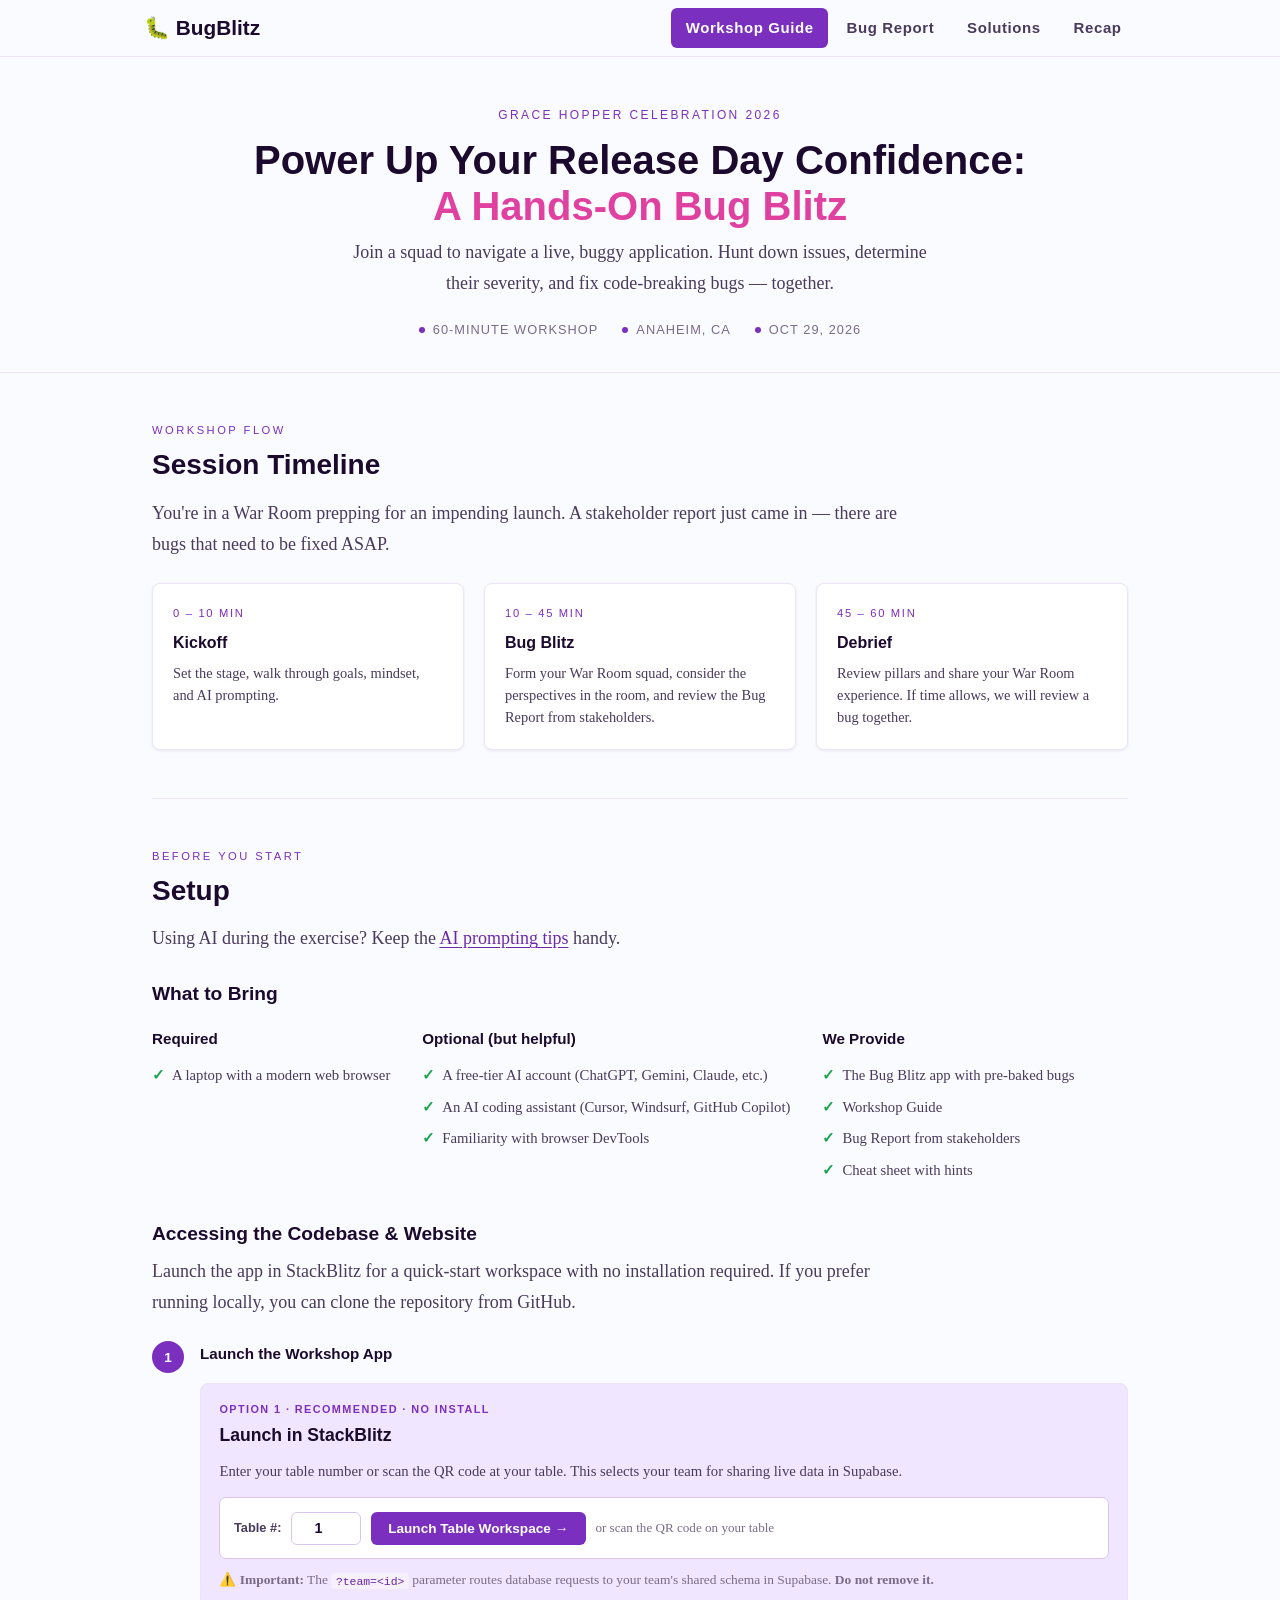
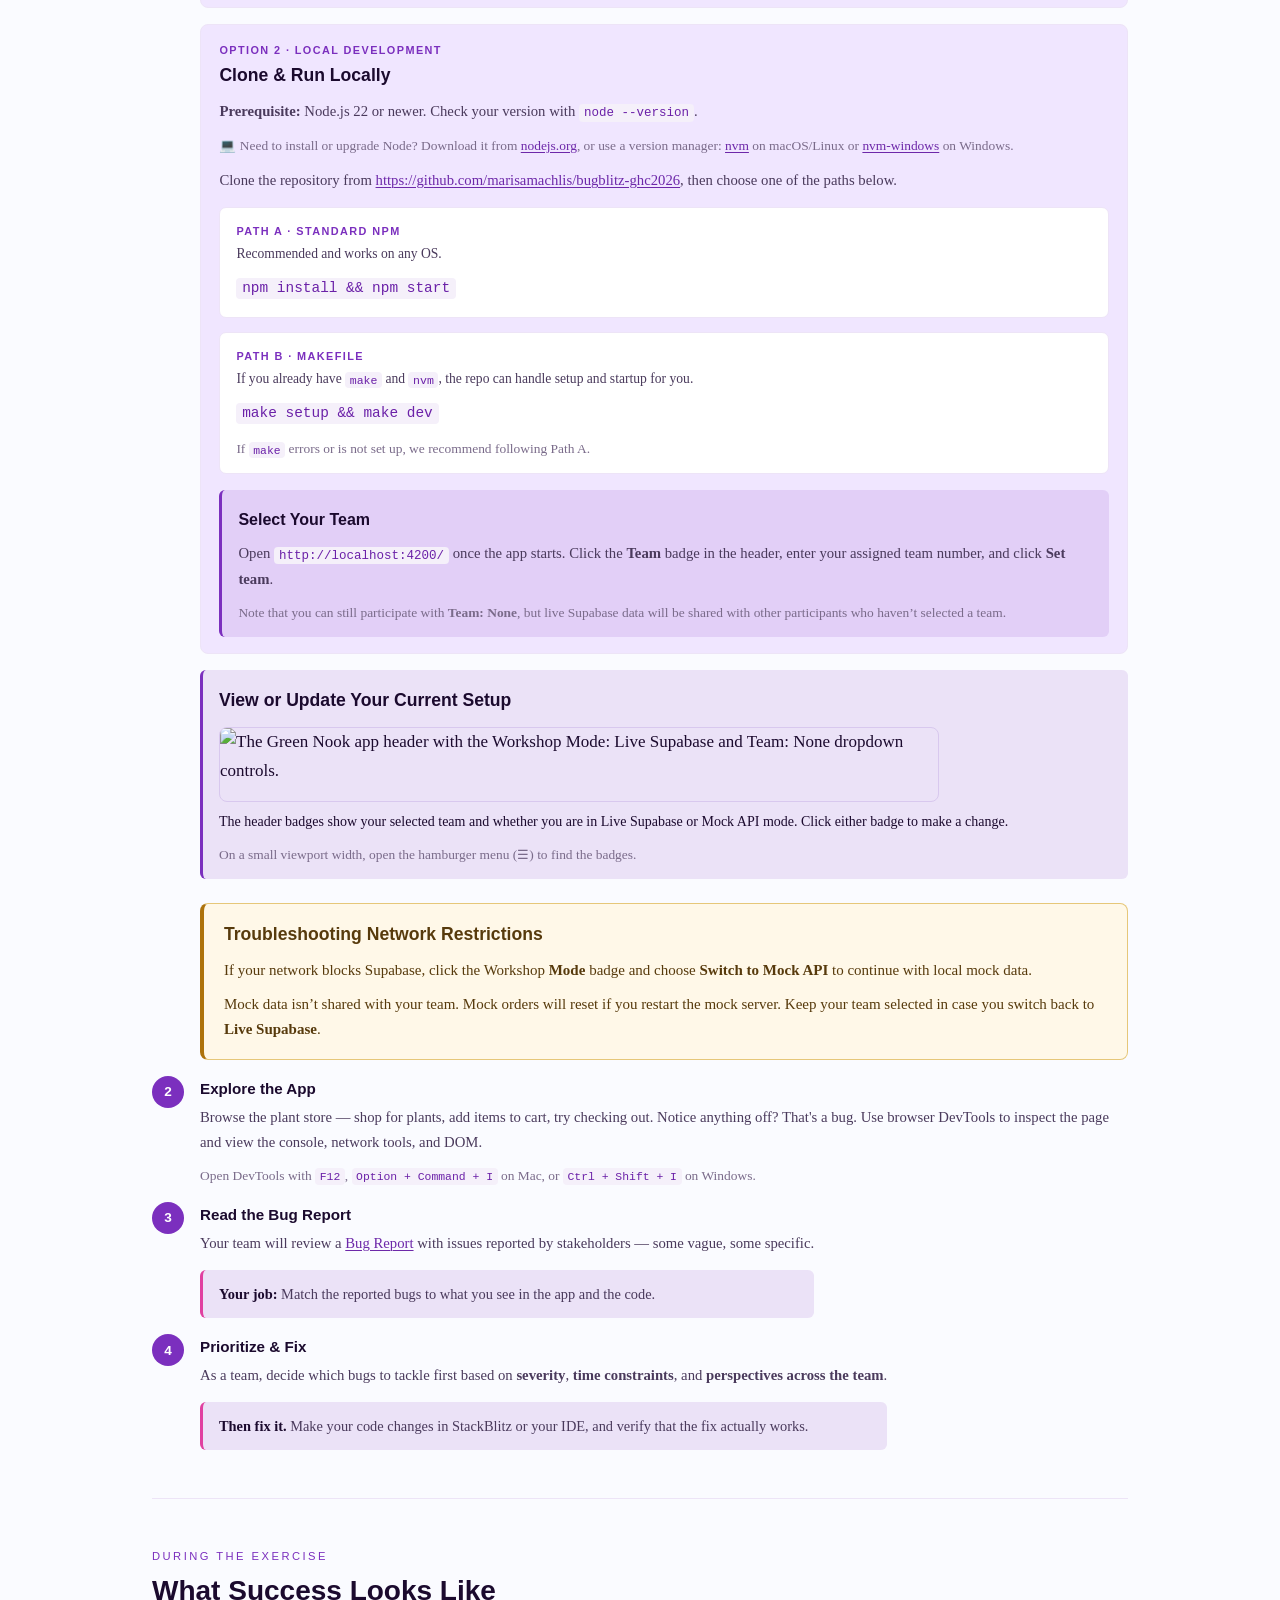
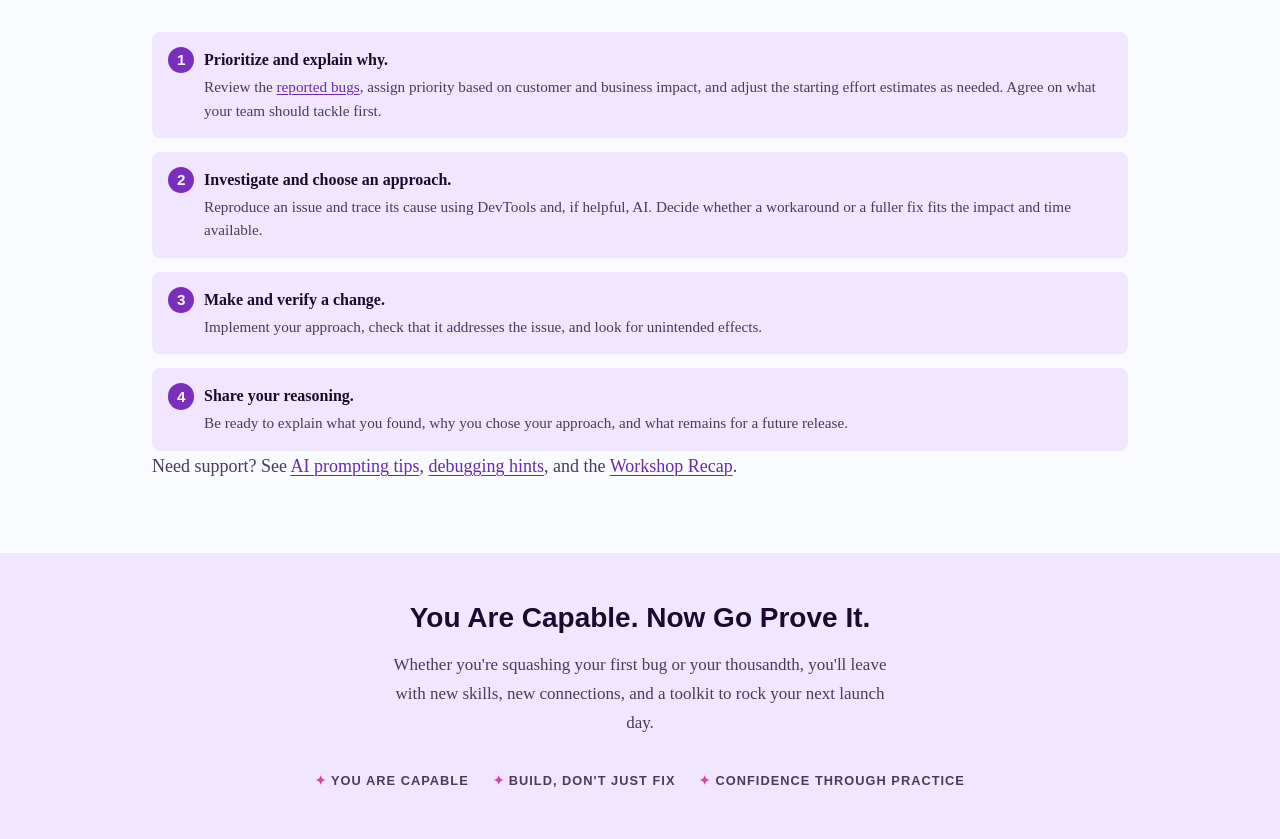
==== index.html @ 1409736c "Merge pull request #5 from DianaGracie/header-revamp Header revamp, section nav, viewer and triage b" ====
<!DOCTYPE html>
<html data-page="index">
<meta charset="utf-8">
<meta name="viewport" content="width=device-width, initial-scale=1">
<title>BugBlitz Workshop Guide</title>
<link rel="stylesheet" href="styles.css">

<script src="app.js" defer></script>

<!-- Masthead -->
<header class="site-header">
  <div class="site-bar">
    <a class="site-brand" href="index.html"><span aria-hidden="true">🐛</span> BugBlitz</a>
    <nav class="page-nav" aria-label="Workshop pages">
      <ul class="page-nav-list">
        <li class="page-nav-item has-menu">
          <a href="index.html" aria-current="page">Workshop Guide</a>
          <ul class="page-nav-menu" id="page-menu-guide" aria-label="Workshop Guide sections">
            <li><a href="#timeline">Timeline</a></li>
            <li><a href="#setup">Setup</a></li>
            <li><a href="#exercise">What Success Looks Like</a></li>
          </ul>
        </li>
        <li class="page-nav-item has-menu">
          <a href="bugs.html">Bug Report</a>
          <ul class="page-nav-menu" id="page-menu-bugs" aria-label="Bug Report sections">
            <li><a href="bugs.html#quick-links">Bug Directory</a></li>
            <li><a href="bugs.html#triage-board">Triage Matrix</a></li>
          </ul>
        </li>
        <li class="page-nav-item"><a href="solutions.html">Solutions</a></li>
        <li class="page-nav-item has-menu">
          <a href="recap.html">Recap</a>
          <ul class="page-nav-menu" id="page-menu-recap" aria-label="Recap sections">
            <li><a href="recap.html#goals">Goals</a></li>
            <li><a href="recap.html#mindset">Mindset</a></li>
            <li><a href="recap.html#severity">Severity &amp; Priority</a></li>
            <li><a href="recap.html#bug-types">Bug Types</a></li>
            <li><a href="recap.html#ai-tips">AI Tips</a></li>
            <li><a href="recap.html#roles">Stakeholders</a></li>
            <li><a href="recap.html#hints">Hints</a></li>
          </ul>
        </li>
      </ul>
    </nav>
  </div>
  <nav class="section-nav" aria-label="Page sections">
    <div class="section-nav-inner">
      <span class="section-nav-page">Workshop Guide</span>
      <a href="#timeline">Timeline</a>
      <a href="#setup">Setup</a>
      <a href="#exercise">What Success Looks Like</a>
    </div>
  </nav>
</header>

<div class="masthead">
  <div class="masthead-eyebrow">Grace Hopper Celebration 2026</div>
  <h1>Power Up Your Release Day Confidence:<br><em>A Hands-On Bug Blitz</em></h1>
  <p class="masthead-sub">Join a squad to navigate a live, buggy application. Hunt down issues, determine their severity, and fix code-breaking bugs — together.</p>
  <div class="masthead-meta">
    <span>60-Minute Workshop</span>
    <span>Anaheim, CA</span>
    <span>Oct 29, 2026</span>
  </div>
</div>


<div class="content">

  <!-- Timeline -->
  <section id="timeline">
    <div class="section-label">Workshop Flow</div>
    <h2>Session Timeline</h2>
    <p class="lead">You're in a War Room prepping for an impending launch. A stakeholder report just came in — there are bugs that need to be fixed ASAP.</p>

    <div class="timeline">
      <div class="timeline-step">
        <div class="timeline-step-time">0 – 10 min</div>
        <h3>Kickoff</h3>
        <p>Set the stage, walk through goals, mindset, and AI prompting.</p>
      </div>
      <div class="timeline-step">
        <div class="timeline-step-time">10 – 45 min</div>
        <h3>Bug Blitz</h3>
        <p>Form your War Room squad, consider the perspectives in the room, and review the Bug Report from stakeholders.</p>
      </div>
      <div class="timeline-step">
        <div class="timeline-step-time">45 – 60 min</div>
        <h3>Debrief</h3>
        <p>Review pillars and share your War Room experience. If time allows, we will review a bug together.</p>
      </div>
    </div>
  </section>

  <!-- Setup (includes What to Bring + Accessing the Codebase) -->
  <section id="setup">
    <div class="section-label">Before You Start</div>
    <h2>Setup</h2>
    <p class="lead">Using AI during the exercise? Keep the <a href="recap.html#ai-tips">AI prompting tips</a> handy.</p>

    <h3 class="setup-subhead">What to Bring</h3>
    <div class="supplies-row">
      <div class="supplies-col">
        <h3>Required</h3>
        <ul>
          <li>A laptop with a modern web browser</li>
        </ul>
      </div>
      <div class="supplies-col">
        <h3>Optional (but helpful)</h3>
        <ul>
          <li>A free-tier AI account (ChatGPT, Gemini, Claude, etc.)</li>
          <li>An AI coding assistant (Cursor, Windsurf, GitHub Copilot)</li>
          <li>Familiarity with browser DevTools</li>
        </ul>
      </div>
      <div class="supplies-col">
        <h3>We Provide</h3>
        <ul>
          <li>The Bug Blitz app with pre-baked bugs</li>
          <li>Workshop Guide</li>
          <li>Bug Report from stakeholders</li>
          <li>Cheat sheet with hints</li>
        </ul>
      </div>
    </div>

    <h3 class="setup-subhead">Accessing the Codebase &amp; Website</h3>
    <p class="lead">Launch the app in StackBlitz for a quick-start workspace with no installation required. If you prefer running locally, you can clone the repository from GitHub.</p>

    <div class="setup-steps">

      <!-- Step 1: Launch -->
      <div class="setup-step">
        <div class="setup-step-content">
          <h3>Launch the Workshop App</h3>

          <div class="setup-option">
            <div class="setup-option-label">Option 1 · Recommended · No Install</div>
            <h4>Launch in StackBlitz</h4>

            <p>
              Enter your table number or scan the QR code at your table.
              This selects your team for sharing live data in Supabase.
            </p>

            <!-- Table Number Launcher -->
            <div class="table-launcher">
              <div class="table-launcher-row">
                <label for="table-input">Table #:</label>

                <input 
                  id="table-input" 
                  type="number" 
                  min="1" 
                  max="50"
                  value="1" 
                  aria-describedby="table-input-error"
                />

                <button 
                  type="button" 
                  data-launch-stackblitz
                >
                  Launch Table Workspace →
                </button>

                <span class="table-launcher-alt">
                  or scan the QR code on your table
                </span>
              </div>

              <!-- Field-level Inline Error Message -->
              <div 
                id="table-input-error" 
                role="alert"
                class="table-input-error"
              ></div>
            </div>

            <p class="setup-note">
              <strong>⚠️ Important:</strong>
              The <code>?team=&lt;id&gt;</code> parameter routes database requests
              to your team's shared schema in Supabase. <strong>Do not remove it.</strong>
            </p>
          </div>

          <div class="setup-option">
            <div class="setup-option-label">Option 2 · Local Development</div>
            <h4>Clone &amp; Run Locally</h4>

            <p>
              <strong>Prerequisite:</strong> Node.js 22 or newer.
              Check your version with <code>node --version</code>.
            </p>

            <p class="setup-note">
              💻 Need to install or upgrade Node? Download it from
              <a href="https://nodejs.org/">nodejs.org</a>, or use a version manager:
              <a href="https://github.com/nvm-sh/nvm">nvm</a> on macOS/Linux or
              <a href="https://github.com/coreybutler/nvm-windows">nvm-windows</a>
              on Windows.
            </p>

            <p>
              Clone the repository from 
              <a href="https://github.com/marisamachlis/bugblitz-ghc2026" target="_blank" rel="noopener noreferrer">https://github.com/marisamachlis/bugblitz-ghc2026</a>, 
              then choose one of the paths below.
            </p>

            <div class="setup-path">
              <div class="setup-path-label">Path A · Standard npm</div>
              <p>Recommended and works on any OS.</p>
              <pre><code>npm install &amp;&amp; npm start</code></pre>
            </div>

            <div class="setup-path">
              <div class="setup-path-label">Path B · Makefile</div>
              <p>
                If you already have <code>make</code> and <code>nvm</code>,
                the repo can handle setup and startup for you.
              </p>
              <pre><code>make setup &amp;&amp; make dev</code></pre>
              <p class="setup-note">
                If <code>make</code> errors or is not set up, we recommend following Path A.
              </p>
            </div>

            <div class="setup-connect setup-control-group">
              <h5>Select Your Team</h5>
              <p>Open <code>http://localhost:4200/</code> once the app starts. Click the
                <strong>Team</strong> badge in the header, enter your assigned team
                number, and click <strong>Set team</strong>.</p>
              <p class="setup-note">Note that you can still participate with <strong>Team: None</strong>, but live Supabase data will be shared with other participants who haven’t selected a team.</p>
            </div>
          </div>

          <div class="setup-connect setup-control-group">
            <h4>View or Update Your Current Setup</h4>
            <figure class="header-controls-guide">
              <img src="header-controls.png" width="1280" height="130"
                alt="The Green Nook app header with the Workshop Mode: Live Supabase and Team: None dropdown controls."
                loading="lazy" />
              <figcaption>The header badges show your selected team and whether you are in Live Supabase or Mock API mode. Click either badge to make a change.</figcaption>
            </figure>
            <p class="setup-note">On a small viewport width, open the hamburger menu (☰) to find the badges.</p>
          </div>

          <aside class="setup-troubleshooting" id="mock-api-mode" aria-labelledby="mock-api-heading">
            <h4 id="mock-api-heading">Troubleshooting Network Restrictions</h4>
            <p>If your network blocks Supabase, click the Workshop <strong>Mode</strong> badge and choose <strong>Switch to Mock API</strong> to continue with local mock data.</p>
            <p>Mock data isn’t shared with your team. Mock orders will reset if you restart the mock server. Keep your team selected in case you switch back to <strong>Live Supabase</strong>.</p>
          </aside>
        </div>
      </div>

      <!-- Step 2: Explore -->
      <div class="setup-step">
        <div class="setup-step-content">
          <h3>Explore the App</h3>
          <p>Browse the plant store — shop for plants, add items to cart, try checking out. Notice anything off? That's a bug. Use browser DevTools to inspect the page and view the console, network tools, and DOM.</p>
          <p class="setup-note">
            Open DevTools with
            <code>F12</code>,
            <code>Option + Command + I</code> on Mac, or
            <code>Ctrl + Shift + I</code> on Windows.
          </p>
        </div>
      </div>

      <!-- Step 3: Read -->
      <div class="setup-step">
        <div class="setup-step-content">
          <h3>Read the Bug Report</h3>

          <p>
            Your team will review a <a href="bugs.html" target="_blank" rel="noopener noreferrer">Bug Report</a> with issues reported by
            stakeholders — some vague, some specific.
          </p>

          <div class="setup-callout">
            <strong>Your job:</strong>
            Match the reported bugs to what you see in the app and the code.
          </div>
        </div>
      </div>

      <!-- Step 4: Prioritize -->
      <div class="setup-step">
        <div class="setup-step-content">
          <h3>Prioritize &amp; Fix</h3>

          <p>
            As a team, decide which bugs to tackle first based on
            <strong>severity</strong>, <strong>time constraints</strong>, and <strong>perspectives across the team</strong>.
          </p>

          <div class="setup-callout">
            <strong>Then fix it.</strong>
            Make your code changes in StackBlitz or your IDE, and verify
            that the fix actually works.
          </div>
        </div>
      </div>

    </div>
  </section>

  <section id="exercise">
    <div class="section-label">During the Exercise</div>
    <h2>What Success Looks Like</h2>
    <ol class="objectives-list">
      <li><strong>Prioritize and explain why.</strong> Review the <a href="bugs.html">reported bugs</a>, assign priority based on customer and business impact, and adjust the starting effort estimates as needed. Agree on what your team should tackle first.</li>
      <li><strong>Investigate and choose an approach.</strong> Reproduce an issue and trace its cause using DevTools and, if helpful, AI. Decide whether a workaround or a fuller fix fits the impact and time available.</li>
      <li><strong>Make and verify a change.</strong> Implement your approach, check that it addresses the issue, and look for unintended effects.</li>
      <li><strong>Share your reasoning.</strong> Be ready to explain what you found, why you chose your approach, and what remains for a future release.</li>
    </ol>
    <p class="lead">Need support? See <a href="recap.html#ai-tips">AI prompting tips</a>, <a href="recap.html#hints">debugging hints</a>, and the <a href="recap.html">Workshop Recap</a>.</p>
  </section>

</div>

<!-- Closing -->
<div class="closing">
  <h2>You Are Capable. Now Go Prove It.</h2>
  <p style="color: var(--text-secondary); max-width: 32rem; margin: 0 auto;">Whether you're squashing your first bug or your thousandth, you'll leave with new skills, new connections, and a toolkit to rock your next launch day.</p>
  <div class="closing-mantras">
    <span class="closing-mantra">You Are Capable</span>
    <span class="closing-mantra">Build, Don't Just Fix</span>
    <span class="closing-mantra">Confidence Through Practice</span>
  </div>
</div>
</html>
---- styles.css ----
/* Shared navigation, including explicit and system dark themes. */
@scope (html[data-page]) {
  /* Shared fonts, palette, and root behavior. */

  :scope {
    --font-display: 'Avenir Next Condensed', 'Arial Narrow', 'Trebuchet MS', sans-serif;
    --font-body: 'Charter', 'Georgia', 'Times New Roman', serif;
    --font-mono: 'SF Mono', 'Menlo', 'Consolas', 'Liberation Mono', monospace;
    --ground: #FAFBFF;
    --surface: #F0E6FF;
    --text-primary: #1B0A2E;
    --text-secondary: #4A3A5C;
    --text-muted: #7A6B8A;
    --accent: #7B2FBE;
    --accent-bright: #E040A0;
    --accent-glow: rgba(123, 47, 190, 0.12);
    --border: #D8C8EE;
    --border-light: #EDE4F7;
    --card-bg: #FFFFFF;
    --card-shadow: rgba(27, 10, 46, 0.08);
    --code-bg: #F5F0FA;
    --code-accent: #6B21A8;
    scroll-behavior: smooth;
  }

  @media (prefers-color-scheme: dark) {
  :scope:not([data-theme="light"]) {
    --ground: #0D0815;
    --surface: #1A1230;
    --text-primary: #F0E6FF;
    --accent: #A855F7;
    --accent-bright: #F472B6;
    --accent-glow: rgba(168, 85, 247, 0.15);
    --border: #2D2050;
    --border-light: #251A40;
    --card-bg: #161028;
    --card-shadow: rgba(0, 0, 0, 0.3);
    --code-accent: #C084FC;
  }
}

  :scope[data-theme="dark"] {
    --ground: #0D0815;
    --surface: #1A1230;
    --text-primary: #F0E6FF;
    --accent: #A855F7;
    --accent-bright: #F472B6;
    --accent-glow: rgba(168, 85, 247, 0.15);
    --border: #2D2050;
    --border-light: #251A40;
    --card-bg: #161028;
    --card-shadow: rgba(0, 0, 0, 0.3);
  }

  /* Navigation between guides */
  .guide-nav {
    --guide-hover-bg: rgba(255, 255, 255, 0.6);
    --guide-active-bg: var(--card-bg);
    --guide-active-text: var(--accent);
    display: inline-flex;
    justify-content: center;
    align-items: center;
    flex-wrap: wrap;
    max-width: 100%;
    gap: 0.25rem;
    margin: 1.5rem auto -0.5rem;
    padding: 0.3rem;
    background: var(--surface);
    border: 1px solid var(--border);
    border-radius: 8px;
    box-shadow: inset 0 1px 2px rgba(0, 0, 0, 0.06);
  }

  .guide-nav a {
    display: inline-flex;
    align-items: center;
    justify-content: center;
    min-height: 44px;
    padding: 0.5rem 1.2rem;
    border-radius: 6px;
    font-family: var(--font-display);
    font-size: 0.9375rem;
    font-weight: 700;
    letter-spacing: 0.04em;
    color: var(--text-secondary);
    text-decoration: none;
    transition: background-color 0.15s ease, color 0.15s ease;
  }

  .guide-nav a:hover {
    color: var(--text-primary);
    background: var(--guide-hover-bg);
  }

  .guide-nav a[aria-current="page"] {
    background: var(--guide-active-bg);
    color: var(--guide-active-text);
    box-shadow: 0 1px 3px var(--card-shadow), 0 1px 2px rgba(0, 0, 0, 0.08);
  }

  .guide-nav a:focus-visible {
    outline: 2px solid var(--accent);
    outline-offset: 2px;
  }

  :scope[data-theme="dark"] .guide-nav {
    --guide-hover-bg: rgba(255, 255, 255, 0.08);
    --guide-active-bg: #6b21a8;
    --guide-active-text: #ffffff;
  }

  @media (prefers-color-scheme: dark) {
    :scope:not([data-theme="light"]) .guide-nav {
      --guide-hover-bg: rgba(255, 255, 255, 0.08);
      --guide-active-bg: #6b21a8;
      --guide-active-text: #ffffff;
    }
}
}

/* Shared workshop/report tokens; page-specific differences remain below. */
@scope (html:is([data-page="bugs"], [data-page="index"], [data-page="recap"])) {
  :scope {
    --surface-alt: #E8DCF5;
    --nav-bg: rgba(250, 251, 255, 0.92);
    --severity-critical: #DC3545;
    --severity-major: #E8960C;
    --severity-minor: #0EA5A0;
    --severity-critical-bg: #FFF0F1;
    --severity-major-bg: #FFF8E6;
    --severity-minor-bg: #E6FAF9;
    --role-dev: #7B2FBE;
    --role-pm: #E040A0;
    --role-lead: #2563EB;
    --role-qa: #0EA5A0;
    --role-director: #9333EA;
    --role-support: #D97706;
    --role-design: #9D3774;
  }

  @media (prefers-color-scheme: dark) {
  :scope:not([data-theme="light"]) {
    --nav-bg: rgba(13, 8, 21, 0.92);
    --severity-critical-bg: #2A0A10;
    --severity-major-bg: #2A1E05;
    --severity-minor-bg: #0A2220;
  }
}

  :scope[data-theme="dark"] {
    --nav-bg: rgba(13, 8, 21, 0.92);
    --severity-critical-bg: #2A0A10;
    --severity-major-bg: #2A1E05;
    --severity-minor-bg: #0A2220;
  }
}

.severity-badge {
  flex-shrink: 0;
  width: 5.5rem;
  padding: 0.3rem 0;
  text-align: center;
  font-family: var(--font-display);
  font-size: 0.68rem;
  font-weight: 700;
  letter-spacing: 0.12em;
  text-transform: uppercase;
  border-radius: 4px;
}

.severity-badge.critical {
  background: var(--severity-critical-bg);
  color: var(--severity-critical);
}

.severity-badge.major {
  background: var(--severity-major-bg);
  color: var(--severity-major);
}

.severity-badge.minor {
  background: var(--severity-minor-bg);
  color: var(--severity-minor);
}

.effort-matrix {
  margin-top: 1.25rem;
  border-collapse: separate;
  border-spacing: 0.35rem;
  width: 100%;
  max-width: 40rem;
}

.effort-matrix th,
.effort-matrix td {
  padding: 0.6rem 0.75rem;
  text-align: center;
  font-size: 0.88rem;
  border-radius: 6px;
}

.effort-matrix th {
  font-family: var(--font-display);
  font-size: 0.75rem;
  letter-spacing: 0.1em;
  text-transform: uppercase;
  color: var(--text-muted);
  background: transparent;
  font-weight: 600;
}

.effort-matrix td {
  background: var(--surface);
  color: var(--text-secondary);
  font-size: 0.85rem;
  line-height: 1.35;
}

.effort-matrix td.quick-win {
  background: #6b21a8;
  color: #ffffff;
  font-weight: 600;
}

.effort-matrix td.quick-win > .board-guidance {
  color: #ffffff;
  font-weight: 700;
}

.effort-matrix .row-label {
  background: transparent;
  color: var(--text-primary);
  font-family: var(--font-display);
  font-weight: 700;
  letter-spacing: 0.06em;
  text-align: right;
  padding-right: 0.9rem;
}

@scope (html[data-page="bugs"]) {
:scope {
    --cat-css: #7B2FBE;
    --cat-css-bg: #F0E6FF;
    --cat-device: #02a0c7;
    --cat-device-bg: #e9fafa;
    --cat-interaction: #E8960C;
    --cat-interaction-bg: #FFF8E6;
    --cat-form: #DC3545;
    --cat-form-bg: #FFF0F1;
    --cat-search: #253EEB;
    --cat-search-bg: #EFF6FF;
    --cat-data: #059669;
    --cat-data-bg: #ECFDF5;
    --cat-tag-border: rgba(255, 255, 255, 0.12);
  }

  @media (prefers-color-scheme: dark) {
    :scope:not([data-theme="light"]) {
    --text-secondary: #ebe3f6;
    --text-muted: #8A7A9E;
    --code-bg: #1A1230;
    --cat-css: #E9D5FF;
    --cat-css-bg: rgba(216, 180, 254, 0.12);
    --cat-device: #BAE6FD;
    --cat-device-bg: rgba(125, 211, 252, 0.12);
    --cat-interaction: #ffefb0;
    --cat-interaction-bg: rgba(252, 211, 77, 0.12);
    --cat-form: #FECACA;
    --cat-form-bg: rgba(252, 165, 165, 0.12);
    --cat-search: #BFDBFE;
    --cat-search-bg: rgba(147, 197, 253, 0.12);
    --cat-data: #A7F3D0;
    --cat-data-bg: rgba(110, 231, 183, 0.12);
  }
}

  :scope[data-theme="dark"] {
    --text-secondary: #ebe3f6;
    --text-muted: #8A7A9E;
    --code-bg: #1A1230;
    --cat-device: #BAE6FD;
    --cat-device-bg: rgba(125, 211, 252, 0.12);
    --cat-interaction: #ffefb0;
    --cat-interaction-bg: rgba(252, 211, 77, 0.12);
    --cat-form: #FECACA;
    --cat-form-bg: rgba(252, 165, 165, 0.12);
    --cat-search: #BFDBFE;
    --cat-search-bg: rgba(147, 197, 253, 0.12);
    --cat-data: #A7F3D0;
    --cat-data-bg: rgba(110, 231, 183, 0.12);
  }

  *,
  *::before,
  *::after {
    box-sizing: border-box;
    margin: 0;
    padding: 0;
  }

  .bug-guide-card[id] {
    scroll-margin-top: var(--bug-anchor-offset, 9rem);
  }

  body {
    background: var(--ground);
    color: var(--text-primary);
    font-family: var(--font-body);
    font-size: 1.0625rem;
    line-height: 1.7;
    -webkit-font-smoothing: antialiased;
  }

  /* Base link styling with higher contrast and clear focus/hover indicators */
  a {
    color: var(--primary-dark, var(--accent));
    text-decoration: underline;
    text-underline-offset: 0.15em;
    transition: color 0.15s ease, border-color 0.15s ease;
  }

  a:hover,
  a:focus-visible {
    color: var(--accent-bright);
    text-decoration: none;
  }

  code {
    font-family: var(--font-mono);
    font-size: 0.85em;
    background: var(--code-bg);
    padding: 0.15em 0.4em;
    border-radius: 4px;
    color: var(--accent-code);
  }

  .content {
    max-width: 64rem;
    margin: 0 auto;
    padding: 0 1.5rem 4rem;
  }

  .masthead {
    padding: 3rem 1.5rem 2rem;
    text-align: center;
    border-bottom: 1px solid var(--border-light);
  }

  .masthead-eyebrow {
    font-family: var(--font-display);
    font-size: 0.75rem;
    letter-spacing: 0.2em;
    text-transform: uppercase;
    color: var(--accent);
    margin-bottom: 0.75rem;
  }

  .masthead h1 {
    font-family: var(--font-display);
    font-size: clamp(1.75rem, 4vw, 2.5rem);
    font-weight: 700;
    line-height: 1.15;
    color: var(--text-primary);
    margin-bottom: 0.5rem;
  }

  .masthead-sub {
    font-size: 1.125rem;
    color: var(--text-secondary);
    max-width: 42rem;
    margin: 0 auto 1.25rem;
  }

  h2 {
    font-family: var(--font-display);
    font-size: clamp(1.35rem, 3vw, 1.75rem);
    font-weight: 700;
    color: var(--text-primary);
    margin-bottom: 1rem;
  }

  .lead {
    font-size: 1.125rem;
    color: var(--text-secondary);
    max-width: 48rem;
    margin: 2rem 0 0.5rem;
  }

  /* ── Table of contents ── */
  .toc {
    margin: 2rem 0 1rem;
    padding: 1.5rem;
    background: var(--card-bg);
    border: 1px solid var(--border-light);
    border-radius: 8px;
    box-shadow: 0 1px 3px var(--card-shadow);
  }

  .toc h2 {
    font-family: var(--font-display);
    font-size: 1rem;
    font-weight: 700;
    letter-spacing: 0.05em;
    text-transform: uppercase;
    color: var(--accent);
    margin-bottom: 1rem;
  }

  .toc ol {
    padding-left: 1.5rem;
    margin: 0;
  }

  .toc li {
    font-size: 0.95rem;
    color: var(--text-secondary);
    padding: 0.35rem 0;
    display: flex;
    align-items: center;
    flex-wrap: wrap;
    gap: 0.5rem;
  }

  .toc a {
    text-decoration: none;
  }

  .toc a:hover {
    text-decoration: underline;
  }

  .toc-tag {
    font-family: var(--font-display);
    font-size: 0.62rem;
    font-weight: 700;
    letter-spacing: 0.1em;
    text-transform: uppercase;
    padding: 0.15rem 0.5rem;
    border-radius: 4px;
    background: var(--surface);
    color: var(--accent);
    white-space: nowrap;
  }

  [data-priority="P1"] {
    --priority-bg: #fce9e7;
    --priority-text: #8b3029;
  }

  [data-priority="P2"] {
    --priority-bg: #fff2cc;
    --priority-text: #765300;
  }

  [data-priority="P3"] {
    --priority-bg: #eaf0f5;
    --priority-text: #40566b;
  }

  .priority-badge {
    background: var(--priority-bg);
    color: var(--priority-text);
  }

  .effort-badge {
    background: #e5efff;
    color: #214f96;
    border-color: #8eb3eb;
  }

  :scope[data-theme="dark"] .effort-badge {
    background: #203b60;
    color: #c2dcff;
    border-color: #608bc5;
  }

  @media (prefers-color-scheme: dark) {
    :scope:not([data-theme="light"]) .effort-badge {
      background: #203b60;
      color: #c2dcff;
      border-color: #608bc5;
    }
}

  .priority-badge,
  .effort-badge {
    display: inline-block;
    font-size: 0.72rem;
    font-weight: 600;
    padding: 0.15rem 0.45rem;
    border-radius: 4px;
  }

  :scope[data-theme="dark"] [data-priority="P1"] {
    --priority-bg: #462c30;
    --priority-text: #ffb9b2;
  }

  :scope[data-theme="dark"] [data-priority="P2"] {
    --priority-bg: #40351f;
    --priority-text: #f2d28b;
  }

  :scope[data-theme="dark"] [data-priority="P3"] {
    --priority-bg: #293743;
    --priority-text: #bacee0;
  }

  @media (prefers-color-scheme: dark) {
    :scope:not([data-theme="light"]) [data-priority="P1"] {
      --priority-bg: #462c30;
      --priority-text: #ffb9b2;
    }

    :scope:not([data-theme="light"]) [data-priority="P2"] {
      --priority-bg: #40351f;
      --priority-text: #f2d28b;
    }

    :scope:not([data-theme="light"]) [data-priority="P3"] {
      --priority-bg: #293743;
      --priority-text: #bacee0;
    }
}

  .triage-summary .effort-badge {
    margin-left: 0.4rem;
  }

  .toc-types {
    display: inline-flex;
    flex-wrap: wrap;
    gap: 0.25rem;
    margin: 0.2rem 0 0.2rem 0.35rem;
    vertical-align: middle;
  }

  .triage-table .toc-types .toc-tag {
    font-size: 0.6rem;
    letter-spacing: 0.04em;
  }

  .triage-summary {
    font-size: 0.78rem;
    color: var(--text-secondary);
  }

  .bug-guide-card>.triage-summary {
    display: inline-block;
    margin: 0 0 0.75rem;
  }

  .triage-prompts {
    margin: 1.5rem 0;
  }

  .triage-prompts h2,
  .exercise-goal h2 {
    font-family: var(--font-display);
    font-size: clamp(1.5rem, 3vw, 2rem);
    color: var(--text-primary);
    margin: 0 0 0.75rem;
  }

  .exercise-goal {
    margin-top: 3rem;
    padding-top: 2rem;
    border-top: 1px solid var(--border-light);
    scroll-margin-top: 5rem;
  }

  .triage-prompts ol {
    list-style: none;
    counter-reset: obj;
    padding: 0;
    margin-top: 1.5rem;
    display: grid;
    gap: 0.85rem;
  }

  .triage-prompts ol li {
    counter-increment: obj;
    position: relative;
    padding: 1rem 1.25rem 1rem 3.25rem;
    background: var(--surface);
    border-radius: 8px;
    font-size: 0.95rem;
    color: var(--text-secondary);
    line-height: 1.55;
  }

  .triage-prompts ol li::before {
    content: counter(obj);
    position: absolute;
    left: 1rem;
    top: 0.95rem;
    width: 1.65rem;
    height: 1.65rem;
    border-radius: 50%;
    background: var(--accent);
    color: #ffffff;
    font-family: var(--font-display);
    font-weight: 700;
    font-size: 0.95rem;
    display: grid;
    place-items: center;
  }

  .triage-prompts ol li strong {
    color: var(--text-primary);
    display: block;
    margin-bottom: 0.15rem;
    font-size: 1rem;
  }

  .board-help,
  .board-status {
    font-size: 0.88rem;
    color: var(--text-secondary);
    margin: 0.75rem 0;
  }

  .matrix-scroll {
    overflow-x: auto;
    min-width: 0;
  }

  #triage-board,
  .triage-table tr {
    scroll-margin-top: 5rem;
  }

  .effort-matrix.triage-board {
    max-width: none;
    min-width: 550px;
    table-layout: fixed;
  }

  .triage-board th:first-child {
    width: 6rem;
  }

  .triage-board td {
    vertical-align: top;
    text-align: left;
  }

  .board-guidance {
    font-size: 0.78rem;
    margin-bottom: 0.75rem;
  }

  .board-tile {
    background: var(--card-bg);
    color: var(--text-primary);
    border: 1px solid var(--border-light);
    border-radius: 6px;
    padding: 0.5rem;
    margin-bottom: 0.4rem;
    text-align: left;

    display: flex;
    align-items: center;
    gap: 0.4rem;
  }

  .needs-triage {
    margin-top: 1rem;
    padding: 1rem;
    border: 1px solid var(--border-light);
    border-radius: 6px;
  }

  .needs-triage h4 {
    margin: 0;
    color: var(--text-primary);
  }

  .needs-triage>.board-tiles {
    display: grid;
    grid-template-columns: repeat(auto-fill, minmax(0, min(100%, var(--matrix-tile-width, 15rem))));
    gap: 0.5rem;
  }

  .board-tile-content {
    min-width: 0;
    font-size: 0.85rem;
    font-weight: 600;
  }

  .triage-missing {
    display: block;
    font-size: 0.72rem;
    font-weight: 400;
    color: var(--text-secondary);
    margin-top: 0.25rem;
  }

  .triage-missing[hidden] {
    display: none;
  }

  .board-drag-handle {
    display: inline-flex;
    align-items: center;
    justify-content: center;
    cursor: grab;
    color: var(--text-secondary);
    width: 2.75rem;
    min-height: 2.75rem;
    font-size: 1.5rem;
    line-height: 1;
    border-radius: 4px;
    user-select: none;
    flex-shrink: 0;
  }

  .board-drag-handle:hover,
  .board-drag-handle:active,
  .board-tile.dragging .board-drag-handle {
    background: #4c167a;
    color: #fff;
  }

  .board-drag-handle:active {
    cursor: grabbing;
  }

  .board-tile.drag-source {
    opacity: 0.45;
  }

  .board-tile.dragging {
    border-color: #8b5bb5;
    border-radius: 6px;
    box-shadow: inset 0 0 0 1px #8b5bb5;
  }

  .triage-board td.drop-target,
  .needs-triage.drop-target {
    border-radius: 6px;
    box-shadow: inset 0 0 0 2px var(--accent);
  }

  .board-tile>a {
    font-size: 0.85rem;
    font-weight: 600;
  }

  .triage-table {
    width: 100%;
    border-collapse: collapse;
    font-size: 0.9rem;
  }

  .triage-table th {
    text-align: left;
    font-size: 0.78rem;
    color: var(--text-secondary);
  }

  .triage-table th,
  .triage-table td {
    padding: 0.65rem 0.4rem;
    border-bottom: 1px solid var(--border-light);
  }

  .triage-table th:first-child {
    width: 100%;
  }

  .triage-value {
    font: inherit;
    font-size: 0.82rem;
    color: var(--text-primary);
    background: transparent;
    border: 1px solid transparent;
    border-radius: 4px;
    padding: 0.4rem 0.2rem;
    min-height: 2.5rem;
    cursor: pointer;
    max-width: 100%;
  }

  .triage-value:hover {
    background: var(--surface);
    border-color: var(--border-light);
  }

  .triage-value option {
    color: var(--text-primary);
    background: var(--card-bg);
  }

  .triage-table :focus-visible,
  .board-tile :focus-visible {
    outline: 2px solid var(--accent);
    outline-offset: 2px;
  }

  @media (max-width: 600px) {
    .triage-table thead {
      display: none;
    }

    .triage-table tr {
      display: grid;
      grid-template-columns: 1fr 1fr;
      padding: 0.6rem 0;
      border-bottom: 1px solid var(--border-light);
    }

    .triage-table td {
      border: 0;
      padding: 0.25rem;
    }

    .triage-table td:first-child {
      grid-column: 1 / -1;
    }

    .triage-table td[data-label]::before {
      content: attr(data-label);
      display: block;
      font-size: 0.75rem;
      color: var(--text-secondary);
      margin-bottom: 0.25rem;
    }

    .triage-value {
      width: 100%;
    }
}

  .bug-guide-filter-row {
    display: flex;
    align-items: center;
    gap: 0.75rem;
    margin-top: 0.75rem;
    flex-wrap: wrap;
  }

  .bug-guide-filter-row:first-of-type {
    margin-top: 1.25rem;
  }

  .bug-types-help {
    font-size: 0.8rem;
  }

  .bug-guide-filter-label {
    font-family: var(--font-display);
    font-size: 0.7rem;
    font-weight: 700;
    letter-spacing: 0.15em;
    text-transform: uppercase;
    color: var(--text-muted);
    min-width: 4.5rem;
  }

  .bug-guide-filters {
    display: flex;
    flex-wrap: wrap;
    gap: 0.5rem;
  }

  .bug-guide-filter {
    font-family: var(--font-display);
    font-size: 0.72rem;
    font-weight: 700;
    letter-spacing: 0.1em;
    text-transform: uppercase;
    padding: 0.4rem 0.85rem;
    border-radius: 100px;
    border: 1px solid var(--border);
    background: var(--card-bg);
    color: var(--text-secondary);
    cursor: pointer;
    transition: background 0.15s, color 0.15s, border-color 0.15s;
  }

  .bug-guide-filter:hover {
    border-color: var(--accent);
    color: var(--accent);
  }

  .bug-guide-filter.active {
    background: var(--accent);
    border-color: var(--accent);
    color: #fff;
  }

  .bug-guide-empty {
    display: none;
    padding: 2rem 1rem;
    text-align: center;
    color: var(--text-muted);
    font-style: italic;
    background: var(--surface);
    border-radius: 8px;
    margin-top: 1rem;
  }

  .bug-guide-empty.show {
    display: block;
  }

  .bug-guide-card.hidden {
    display: none;
  }

  .bug-guide-cards {
    display: flex;
    flex-direction: column;
    gap: 1.5rem;
    margin-top: 1.5rem;
  }

  .bug-guide-card {
    position: relative;
    background: var(--card-bg);
    border: 1px solid var(--border-light);
    border-radius: 8px;
    padding: 1.75rem;
    box-shadow: 0 1px 3px var(--card-shadow);
    border-top: 3px solid var(--bug-guide-color, var(--accent));
  }

  .bug-guide-card-header {
    display: flex;
    align-items: center;
    gap: 0.5rem;
    margin-bottom: 0.5rem;
    flex-wrap: wrap;
  }

  .bug-guide-card-type {
    font-family: var(--font-display);
    font-size: 0.65rem;
    font-weight: 700;
    letter-spacing: 0.12em;
    text-transform: uppercase;
    padding: 0.2rem 0.6rem;
    border-radius: 4px;
    background: var(--bug-guide-bg, var(--severity-major-bg));
    color: var(--bug-guide-color, var(--severity-major));
  }

  .bug-guide-card-type.severity {
    background: var(--surface);
    color: var(--accent);
  }

  .reporter-line {
    display: flex;
    align-items: center;
    gap: 0.5rem;
    font-size: 0.82rem;
    color: var(--text-secondary);
    margin: 0.35rem 0 0.75rem;
  }

  .reporter-line strong {
    color: var(--text-primary);
    font-weight: 700;
  }

  .reporter-dot {
    display: inline-block;
    width: 0.55rem;
    height: 0.55rem;
    border-radius: 50%;
    background: var(--reporter-color, var(--accent));
    flex-shrink: 0;
  }

  .bug-guide-card h3 {
    font-family: var(--font-display);
    font-size: 1.05rem;
    font-weight: 700;
    color: var(--text-primary);
    margin-bottom: 0.15rem;
  }

  .bug-guide-card-symptom {
    font-size: 0.92rem;
    color: var(--text-secondary);
    line-height: 1.6;
    margin-bottom: 1rem;
    font-style: italic;
  }

  .bug-guide-address {
    display: grid;
    grid-template-columns: auto minmax(0, 1fr);
    gap: 0.35rem 1.25rem;
    margin: 0 0 1rem;
    padding: 0.75rem 1rem;
    background: var(--surface);
    border: 1px solid var(--border-light);
    border-radius: 6px;
    font-size: 0.9rem;
    line-height: 1.6;
  }

  .bug-guide-address dt {
    font-weight: 700;
    color: var(--text-primary);
  }

  .bug-guide-address dd {
    margin: 0;
    color: var(--text-secondary);
    overflow-wrap: anywhere;
  }

  @media (max-width: 400px) {
    .bug-guide-address {
      grid-template-columns: minmax(0, 1fr);
      gap: 0;
    }

    .bug-guide-address dd:not(:last-child) {
      margin-bottom: 0.5rem;
    }
}

  .bug-guide-repro {
    margin: 0 0 1rem;
  }

  .bug-guide-repro img {
    display: block;
    width: 100%;
    height: auto;
    border: 1px solid var(--border-light);
    border-radius: 6px;
  }

  .bug-guide-repro figcaption {
    margin-top: 0.35rem;
    color: var(--text-muted);
    font-size: 0.78rem;
    font-style: italic;
  }

  .bug-guide-sub {
    font-family: var(--font-display);
    font-size: 0.72rem;
    font-weight: 700;
    letter-spacing: 0.1em;
    text-transform: uppercase;
    color: var(--text-muted);
    margin: 1rem 0 0.35rem;
  }

  .bug-guide-sub:first-of-type {
    margin-top: 0;
  }

  .bug-guide-card ol {
    padding-left: 1.25rem;
    margin: 0;
  }

  .bug-guide-card ol li {
    font-size: 0.9rem;
    color: var(--text-secondary);
    line-height: 1.6;
    padding: 0.1rem 0;
  }

  .bug-guide-card .workshop-prompt {
    margin-top: 1rem;
    padding: 0.75rem 1rem;
    background: var(--accent-glow);
    border-left: 3px solid var(--accent);
    /* Adds a subtle structural accent line */
    border-radius: 0 6px 6px 0;
    font-size: 0.88rem;
    color: var(--text-secondary);
    line-height: 1.6;
  }

  .bug-guide-card .workshop-prompt strong {
    color: var(--accent);
  }

  .bug-guide-card-footer {
    display: flex;
    justify-content: flex-end;
    margin-top: 1rem;
    padding-top: 1rem;
    border-top: 1px solid var(--border-light);
  }

  .solution-link {
    font-family: var(--font-display);
    font-size: 0.75rem;
    font-weight: 700;
    letter-spacing: 0.1em;
    text-transform: uppercase;
    color: var(--accent);
    text-decoration: none;
    padding: 0.5rem 1rem;
    border: 1px solid var(--accent);
    border-radius: 100px;
    transition: all 0.15s;
  }

  .solution-link:hover {
    background: var(--accent);
    color: #fff;
  }

  /* Dark Mode Overrides for softer contrast */
  :scope[data-theme="dark"] .bug-guide-card .workshop-prompt {
    background: rgba(168, 85, 247, 0.07);
    /* Dimmed glow from 0.15 to 0.07 opacity */
    border-left-color: var(--accent-link, var(--accent));
    color: var(--text-secondary);
    /* Keeps prompt text soft (#C4B5D8) */
  }

  :scope[data-theme="dark"] .bug-guide-card .workshop-prompt strong {
    color: var(--accent-link, #D8B4FE);
    /* Ensures the bold key text uses high-contrast lavender */
  }

  @media (prefers-color-scheme: dark) {
    :scope:not([data-theme="light"]) .bug-guide-card .workshop-prompt {
      background: rgba(168, 85, 247, 0.07);
      border-left-color: var(--accent-link, var(--accent));
      color: var(--text-secondary);
    }

    :scope:not([data-theme="light"]) .bug-guide-card .workshop-prompt strong {
      color: var(--accent-link, #D8B4FE);
    }
}

  :scope[data-theme="dark"] .solution-link {
    color: var(--text-muted);
    /* Soft gray-purple (#8A7A9E) */
  }

  @media (prefers-color-scheme: dark) {
    :scope:not([data-theme="light"]) .solution-link {
      color: var(--text-muted);
    }

    :scope:not([data-theme="light"]) .solution-link:hover {
      background: rgba(191, 125, 253, 0.436);

    }
}

  @media (max-width: 600px) {
    .masthead {
      padding: 2rem 1rem 1.5rem;
    }

    .content {
      padding: 0 1rem 3rem;
    }

    .bug-guide-filter-label {
      min-width: auto;
    }
}

  /* ── Section nav (sticky) ── */
  .section-nav {
    position: sticky;
    top: 0;
    z-index: 100;
    background: var(--nav-bg);
    backdrop-filter: blur(12px);
    -webkit-backdrop-filter: blur(12px);
    border-bottom: 1px solid var(--border-light);
    overflow-x: auto;
    -webkit-overflow-scrolling: touch;
  }

  .section-nav-inner {
    display: flex;
    gap: 0;
    max-width: 64rem;
    margin: 0 auto;
    padding: 0 1rem;
  }

  .section-nav a {
    font-family: var(--font-display);
    font-size: 0.75rem;
    letter-spacing: 0.12em;
    text-transform: uppercase;
    text-decoration: none;
    color: var(--text-muted);
    padding: 0.875rem 1rem;
    white-space: nowrap;
    border-bottom: 2px solid transparent;
    transition: color 0.2s, border-color 0.2s;
    flex: 1 0 auto;
    text-align: center;
  }

  .section-nav a:hover,
  .section-nav a:focus-visible {
    color: var(--accent);
    border-bottom-color: var(--accent);
    outline: none;
  }

  /* ── Sections ── */
  section {
    padding: 3rem 0;
    border-bottom: 1px solid var(--border-light);
    scroll-margin-top: 4rem;
  }

  section:last-child {
    border-bottom: none;
  }

  .section-label {
    font-family: var(--font-display);
    font-size: 0.7rem;
    letter-spacing: 0.22em;
    text-transform: uppercase;
    color: var(--accent);
    margin-bottom: 0.5rem;
  }

  section>h2 {
    font-family: var(--font-display);
    font-size: clamp(1.35rem, 3vw, 1.75rem);
    font-weight: 700;
    line-height: 1.2;
    color: var(--text-primary);
    margin-bottom: 1rem;
  }

  section>h3 {
    font-family: var(--font-display);
    font-size: 1.1rem;
    font-weight: 600;
    color: var(--text-primary);
    margin-bottom: 0.5rem;
  }

  /* ── Severity guide + Priority × Effort matrix ── */
  .severity-list {
    display: flex;
    flex-direction: column;
    gap: 1rem;
    margin-top: 1.5rem;
  }

  .severity-row {
    display: flex;
    gap: 1rem;
    align-items: flex-start;
    background: var(--card-bg);
    border: 1px solid var(--border-light);
    border-radius: 8px;
    padding: 1.25rem;
    box-shadow: 0 1px 3px var(--card-shadow);
  }

  .severity-badge {
    flex-shrink: 0;
    width: 5.5rem;
    padding: 0.3rem 0;
    text-align: center;
    font-family: var(--font-display);
    font-size: 0.68rem;
    font-weight: 700;
    letter-spacing: 0.12em;
    text-transform: uppercase;
    border-radius: 4px;
  }

  .severity-badge.critical {
    background: var(--severity-critical-bg);
    color: var(--severity-critical);
  }

  .severity-badge.major {
    background: var(--severity-major-bg);
    color: var(--severity-major);
  }

  .severity-badge.minor {
    background: var(--severity-minor-bg);
    color: var(--severity-minor);
  }

  .severity-content h3 {
    font-size: 0.95rem;
    margin-bottom: 0.25rem;
  }

  .severity-content p {
    font-size: 0.9rem;
    color: var(--text-secondary);
    line-height: 1.55;
  }

  .severity-content .examples {
    margin-top: 0.5rem;
    font-size: 0.85rem;
    color: var(--text-muted);
  }

  .effort-matrix {
    margin-top: 1.25rem;
    border-collapse: separate;
    border-spacing: 0.35rem;
    width: 100%;
    max-width: 40rem;
  }

  .effort-matrix th,
  .effort-matrix td {
    padding: 0.6rem 0.75rem;
    text-align: center;
    font-size: 0.88rem;
    border-radius: 6px;
  }

  .effort-matrix th {
    font-family: var(--font-display);
    font-size: 0.75rem;
    letter-spacing: 0.1em;
    text-transform: uppercase;
    color: var(--text-muted);
    background: transparent;
    font-weight: 600;
  }

  .effort-matrix td {
    background: var(--surface);
    color: var(--text-secondary);
    font-size: 0.85rem;
    line-height: 1.35;
  }

  .effort-matrix td.quick-win {
    background: #6b21a8;
    color: #ffffff;
    font-weight: 600;
  }

  .effort-matrix td.quick-win>.board-guidance {
    color: #ffffff;
    font-weight: 700;
  }

  .effort-matrix .row-label {
    background: transparent;
    color: var(--text-primary);
    font-family: var(--font-display);
    font-weight: 700;
    letter-spacing: 0.06em;
    text-align: right;
    padding-right: 0.9rem;
  }

  /* Sticky Filter Toolbar */
  .bug-filter-toolbar {
    position: sticky;
    top: var(--bug-nav-height, 2.8rem);
    /* Aligns below the measured section navigation, including wrapped text. */
    z-index: 90;
    background: var(--nav-bg, #ffffff);
    backdrop-filter: blur(12px);
    -webkit-backdrop-filter: blur(12px);
    border-bottom: 1px solid var(--border-light, #e2e8f0);
    padding: 0.65rem 1.25rem;
    margin-bottom: 1.5rem;
    display: flex;
    align-items: center;
    justify-content: space-between;
    gap: 1rem;
    flex-wrap: wrap;
  }

  .filter-panel-content {
    display: flex;
    width: 100%;
    align-items: center;
    justify-content: space-between;
    gap: 1rem;
    flex-wrap: wrap;
  }

  .filter-panel-toggle {
    display: none;
  }

  .filter-group {
    display: flex;
    align-items: center;
    gap: 0.75rem;
    flex-wrap: wrap;
  }

  .filter-label {
    font-family: var(--font-display, sans-serif);
    font-size: 0.7rem;
    font-weight: 700;
    letter-spacing: 0.12em;
    text-transform: uppercase;
    color: var(--text-muted, #64748b);
  }

  .filter-pills {
    display: flex;
    gap: 0.35rem;
    flex-wrap: wrap;
  }

  .filter-divider {
    color: var(--border-light, #cbd5e1);
    font-size: 0.85rem;
    user-select: none;
  }

  .filter-selects {
    display: flex;
    gap: 0.5rem;
  }

  /* Compact Dropdowns */
  /* Base Dropdown Styling */
  .filter-dropdown {
    font-family: var(--font-display, sans-serif);
    font-size: 0.75rem;
    font-weight: 600;
    padding: 0.35rem 0.65rem;
    border-radius: 6px;
    border: 1px solid var(--border-light, #cbd5e1);
    background-color: var(--card-bg, #ffffff);
    color: var(--text-secondary, #334155);
    cursor: pointer;
    outline: none;
    transition: all 0.15s ease;
  }

  /* Active Selected Dropdown Highlight */
  .filter-dropdown.active {
    border-color: var(--accent, #2563eb);
    background-color: var(--accent-glow, #eff6ff);
    color: var(--accent, #2563eb);
    font-weight: 700;
  }

  /* Ensure options inside dropdown remain readable */
  .filter-dropdown option {
    background: var(--card-bg, #ffffff);
    color: var(--text-primary, #0f172a);
    font-weight: normal;
  }

  .filter-dropdown:hover,
  .filter-dropdown:focus {
    border-color: var(--accent, #2563eb);
  }

  /* Reset / Clear Button */
  .clear-filters-btn {
    background: none;
    border: none;
    color: var(--accent, #2563eb);
    font-size: 0.78rem;
    font-weight: 600;
    cursor: pointer;
    margin-left: 0.5rem;
    padding: 0.2rem 0.4rem;
    border-radius: 4px;
  }

  .clear-filters-btn:hover {
    background: rgba(37, 99, 235, 0.08);
    text-decoration: underline;
  }

  /* Hidden elements */
  .bug-guide-card.hidden {
    display: none !important;
  }

  .triage-table tbody tr.filtered-out {
    opacity: 0.25;
    transition: opacity 0.2s ease;
  }

  .triage-table tbody tr.filtered-out .triage-value {
    pointer-events: none;
  }

  /* Card visibility */
  .bug-guide-card.hidden {
    display: none !important;
  }

  /* Status counter */
  .filter-status {
    font-size: 0.82rem;
    color: var(--text-secondary);
    white-space: nowrap;
  }

  .filter-status strong {
    color: var(--accent);
  }

  .bug-guide-card-type.cat-css,
  .toc-tag.cat-css {
    background: var(--cat-css-bg);
    color: var(--cat-css);
  }

  .bug-guide-card-type.cat-device,
  .toc-tag.cat-device {
    background: var(--cat-device-bg);
    color: var(--cat-device);
  }

  .bug-guide-card-type.cat-interaction,
  .toc-tag.cat-interaction {
    background: var(--cat-interaction-bg);
    color: var(--cat-interaction);
  }

  .bug-guide-card-type.cat-form,
  .toc-tag.cat-form {
    background: var(--cat-form-bg);
    color: var(--cat-form);
  }

  .bug-guide-card-type.cat-search,
  .toc-tag.cat-search {
    background: var(--cat-search-bg);
    color: var(--cat-search);
  }

  .bug-guide-card-type.cat-data,
  .toc-tag.cat-data {
    background: var(--cat-data-bg);
    color: var(--cat-data);
  }

  .bug-guide-card-type,
  .toc-tag {
    border: 1px solid var(--cat-tag-border, transparent);
    transition: border-color 0.15s ease;
  }

  :scope[data-theme="dark"] .bug-guide-card-type,
  :scope[data-theme="dark"] .toc-tag {
    border-color: color-mix(in srgb, currentColor 30%, transparent);
  }

  @media (prefers-color-scheme: dark) {

    :scope:not([data-theme="light"]) .bug-guide-card-type,
    :scope:not([data-theme="light"]) .toc-tag {
      border-color: color-mix(in srgb, currentColor 30%, transparent);
    }
}

  @media (prefers-color-scheme: dark) {
    :scope:not([data-theme="light"]) {
      /* Use a brighter purple/pink in dark mode for a higher contrast ratio */
      --accent-link: #D8B4FE;
      --text-muted: #A190B8;
      /* Slightly lighter muted text for better readability */
    }
}

  :scope[data-theme="dark"] {
    --accent-link: #D8B4FE;
    --text-muted: #A190B8;
  }

  /* Apply the dark-mode accessible link variable */
  a {
    color: var(--accent-link, var(--accent));
  }

  /* Unselected State: Muted, italic text with a subtle solid outline */
  .triage-value:has(option:checked[value=""]) {
    color: var(--text-muted);
    font-style: italic;
    background: transparent;
    padding: 0.3rem 0.5rem;
    border-radius: 6px;
  }

  /* Hover/Focus refinement for unselected inputs */
  .triage-value:has(option:checked[value=""]):hover {
    border-color: var(--accent);
    color: var(--text-secondary);
  }

  .triage-table th:first-child {
    width: auto;
  }

  .triage-table th:nth-child(2),
  .triage-table td:nth-child(2),
  .triage-table th:nth-child(3),
  .triage-table td:nth-child(3) {
    min-width: 7.5rem;
    white-space: nowrap;
  }

  .triage-value {
    width: 100%;
  }

  /* Floating drawer toggle (small / split viewports) */
  .toc-drawer-toggle {
    display: inline-flex;
    width: 4rem;
    height: 7.5rem;
    align-items: center;
    justify-content: center;
    flex-direction: column;
    position: fixed;
    top: 50%;
    left: 0;
    bottom: auto;
    right: auto;
    z-index: 150;
    background: var(--accent, #2563eb);
    color: #ffffff;
    font-weight: 700;
    font-size: 0.85rem;
    padding: 0.75rem 0.25rem;
    border: none;
    border-radius: 0 8px 8px 0;
    box-shadow: 0 4px 14px rgba(0, 0, 0, 0.25);
    cursor: pointer;

    /* Hidden state before scrolling past inline TOC */
    opacity: 0;
    pointer-events: none;
    transform: translate(-100%, -50%);
    transition: opacity 0.25s ease, transform 0.25s ease;
  }

  /* Revealed when scrolled past the inline TOC */
  .toc-drawer-toggle.visible {
    opacity: 1;
    pointer-events: auto;
    transform: translate(0, -50%);
  }

  .drawer-tab-mark {
    display: flex;
    align-items: center;
    justify-content: center;
    gap: 0.2rem;
  }

  .drawer-tab-icon-frame {
    display: grid;
    place-items: center;
    width: 2rem;
    height: 2rem;
    border: 1px solid rgba(255, 255, 255, 0.8);
    border-radius: 4px;
    font-size: 1.5rem;
    line-height: 1;
  }

  .drawer-tab-arrow {
    font-size: 1.2rem;
    font-weight: 700;
    line-height: 1;
  }

  .sidebar-title {
  font-family: var(--font-display, sans-serif);
  font-size: 0.85rem;
  font-weight: 700;
  letter-spacing: 0.1em;
  text-transform: uppercase;
  color: var(--text-primary, #0f172a);
  margin: 0;
}

.sidebar-header {
  display: flex;
  align-items: center;
  justify-content: space-between;
  gap: 0.75rem;
  margin-bottom: 1rem;
}

.close-drawer-btn {
  display: grid;
  place-items: center;
  flex: 0 0 2rem;
  width: 2rem;
  height: 2rem;
  border: 1px solid var(--border);
  border-radius: 6px;
  background: var(--surface);
  color: var(--text-primary);
  font-family: var(--font-display);
  font-size: 1rem;
  line-height: 1;
  cursor: pointer;
  transition: background-color 0.15s ease, color 0.15s ease, border-color 0.15s ease;
}

.close-drawer-btn:hover,
.close-drawer-btn:focus-visible {
  border-color: var(--accent);
  background: var(--accent);
  color: #ffffff;
}

.close-drawer-btn:focus-visible {
  outline: 2px solid var(--accent-bright);
  outline-offset: 2px;
}

.toc-links {
  display: flex;
  flex-direction: column;
  gap: 0.4rem;
}

.toc-link {
  display: flex;
  align-items: flex-start;
  gap: 0.55rem;
  padding: 0.5rem 0.6rem;
  font-size: 0.82rem;
  line-height: 1.4;
  color: var(--text-secondary, #475569);
  text-decoration: none;
  border-radius: 6px;
  transition: background 0.15s ease, color 0.15s ease;
}

.toc-link:hover,
.toc-link:focus-visible {
  background: var(--accent-glow, #eff6ff);
  color: var(--accent, #2563eb);
}

.toc-link[aria-current="location"] {
  border-left: 3px solid var(--accent, #2563eb);
  background: var(--accent-glow, #eff6ff);
  color: var(--accent, #2563eb);
  font-weight: 700;
}

.toc-bug-id {
  font-family: var(--font-display, sans-serif);
  font-size: 0.72rem;
  font-weight: 700;
  color: var(--text-muted, #64748b);
  background: var(--surface, #f1f5f9);
  padding: 0.1rem 0.35rem;
  border-radius: 4px;
  flex-shrink: 0;
  margin-top: 0.15rem;
}

.toc-link:hover .toc-bug-id {
  color: var(--accent, #2563eb);
  background: var(--card-bg, #ffffff);
}

.toc-bug-id.priority-badge,
.toc-link:hover .toc-bug-id.priority-badge {
  color: var(--priority-text);
  background: var(--priority-bg);
}

/* Off-canvas Drawer Panel Sliding from the Left */
.bug-guide-sidebar {
  position: fixed;
  top: var(--site-header-height, 3.25rem);
  left: -280px; /* Hidden off the left edge */
  width: 260px;
  height: calc(100vh - var(--site-header-height, 3.25rem));
  z-index: 200;
  background: var(--card-bg, #ffffff);
  box-shadow: 4px 0 20px rgba(0, 0, 0, 0.15); /* Shadow extends to the right */
  padding: 1.25rem;
  transition: left 0.25s ease-in-out;
  overflow-y: auto;
}

/* Drawer Open State */
.bug-guide-sidebar.open {
  left: 0 !important; /* Slide in from left */
}

/* Overlay Backdrop */
.sidebar-overlay {
  display: none;
  position: fixed;
  inset: 3.25rem 0 0;
  z-index: 190;
  background: rgba(0, 0, 0, 0.4);
  backdrop-filter: blur(2px);
}

.sidebar-overlay.show {
  display: block !important;
}

@media (max-width: 1439px) {
  .toc-drawer-toggle,
  .bug-guide-sidebar,
  .sidebar-overlay {
    display: none !important;
  }
}

/* --- LARGE VIEWPORTS (>= 1440px) --- */
@media (min-width: 1440px) {
  .toc-drawer-toggle,
  .sidebar-header,
  .sidebar-overlay {
    display: none !important;
  }

  .bug-guide-sidebar {
    position: fixed;
    top: calc(var(--site-header-height, 5rem) + 1rem);
    left: calc(50vw - 32rem - 200px);
    width: 180px;
    height: auto;
    max-height: calc(100vh - var(--site-header-height, 5rem) - 2rem);
    box-shadow: none;
    background: transparent;
    padding: 0;
    overflow-y: auto;
    opacity: 0;
    visibility: hidden;
    pointer-events: none;
    transform: translateX(-0.75rem);
    transition: opacity 0.28s ease, transform 0.28s ease;
  }

  .bug-guide-sidebar.past-toc {
    opacity: 1;
    visibility: visible;
    pointer-events: auto;
    transform: translateX(0);
  }
}

@media (max-width: 767px) {
  .bug-filter-toolbar {
    display: block;
    padding: 0.5rem 1rem;
  }

  .filter-panel-toggle {
    display: flex;
    width: 100%;
    min-height: 2.75rem;
    align-items: center;
    justify-content: space-between;
    padding: 0.5rem 0.75rem;
    border: 1px solid var(--border);
    border-radius: 6px;
    background: var(--surface);
    color: var(--text-primary);
    font-family: var(--font-display);
    font-size: 0.9rem;
    font-weight: 700;
    text-align: left;
    cursor: pointer;
  }

  .filter-panel-toggle:focus-visible {
    outline: 2px solid var(--accent);
    outline-offset: 2px;
  }

  .filter-panel-chevron {
    font-size: 1.2rem;
    line-height: 1;
    transition: transform 0.2s ease;
  }

  .filter-panel-toggle[aria-expanded="true"] .filter-panel-chevron {
    transform: rotate(180deg);
  }

  .filter-panel-content {
    display: none;
    padding: 0.75rem 0.25rem 0.25rem;
  }

  .filter-panel-toggle[aria-expanded="true"] + .filter-panel-content {
    display: flex;
  }

  .filter-panel-content,
  .filter-group {
    align-items: flex-start;
    flex-direction: column;
  }

  .filter-group {
    gap: 0.65rem;
  }

  .filter-divider {
    display: none;
  }

  .filter-pills {
    display: flex;
    flex-wrap: wrap;
  }

  .filter-status {
    padding-top: 0.5rem;
  }
}

@media (prefers-reduced-motion: reduce) {
  .bug-guide-sidebar,
  .filter-panel-chevron {
    transition: none;
  }
}
}

/* Shared Workshop Guide and Reference styles. Keep their common components together. */
@scope (html:is([data-page="index"], [data-page="recap"])) {
/* ── Fonts ── */
  :scope {
    --success: #16A34A;
    --accent-link: #6D28A9;
    --accent-text: #7B2FBE;
  }

  /* ── Dark palette (system preference, no explicit stamp) ── */
  @media (prefers-color-scheme: dark) {
    :scope:not([data-theme="light"]) {
    --surface-alt: #221845;
    --text-secondary: #D6CBE5;
    --text-muted: #A190B8;
    --setup-glow: #161028;
    --severity-critical: #FF6B7A;
    --severity-major: #FFB84D;
    --severity-minor: #38D9D2;
    --role-dev: #B77CFF;
    --role-pm: #FF7BC5;
    --role-lead: #6EA8FF;
    --role-qa: #38D9D2;
    --role-director: #C084FC;
    --role-support: #FFB454;
    --role-design: #F0A3CF;
    --code-bg: #0a0518c2;
    --success: #4ADE80;
    --accent-link: #D8B4FE;
    --accent-text: #F0E6FF;
  }
}

  /* ── Dark palette (explicit toggle) ── */
  :scope[data-theme="dark"] {
    --surface-alt: #221845;
    --text-secondary: #D6CBE5;
    --text-muted: #A190B8;
    --setup-glow: #161028;
    --severity-critical: #FF6B7A;
    --severity-major: #FFB84D;
    --severity-minor: #38D9D2;
    --role-dev: #B77CFF;
    --role-pm: #FF7BC5;
    --role-lead: #6EA8FF;
    --role-qa: #38D9D2;
    --role-director: #C084FC;
    --role-support: #FFB454;
    --role-design: #F0A3CF;
    --code-accent: #C084FC;
    --code-bg: #0a0518c2;
    --success: #4ADE80;
    --accent-link: #D8B4FE;
    --accent-text: #F0E6FF;
  }

  /* ── Global link treatment ── */
  a {
    color: var(--accent-link, var(--accent));
    text-decoration: underline;
    text-decoration-thickness: 1px;
    text-underline-offset: 0.15em;
  }

  a:hover,
  a:focus-visible {
    color: var(--accent-bright);
  }

  *, *::before, *::after {
    box-sizing: border-box;
    margin: 0;
    padding: 0;
  }

  section[id] {
    scroll-margin-top: 3.5rem;
  }

  body {
    background: var(--ground);
    color: var(--text-primary);
    font-family: var(--font-body);
    font-size: 1.0625rem;
    line-height: 1.7;
    -webkit-font-smoothing: antialiased;
  }

  /* ── Masthead ── */
  .masthead {
    padding: 3rem 1.5rem 2rem;
    text-align: center;
    border-bottom: 1px solid var(--border-light);
  }

  .masthead-eyebrow {
    font-family: var(--font-display);
    font-size: 0.75rem;
    letter-spacing: 0.2em;
    text-transform: uppercase;
    color: var(--accent);
    margin-bottom: 0.75rem;
  }

  .masthead h1 {
    font-family: var(--font-display);
    font-size: clamp(1.75rem, 4vw, 2.5rem);
    font-weight: 700;
    line-height: 1.15;
    text-wrap: balance;
    color: var(--text-primary);
    margin-bottom: 0.5rem;
  }

  .masthead h1 em {
    font-style: normal;
    color: var(--accent-bright);
  }

  .masthead-sub {
    font-size: 1.125rem;
    color: var(--text-secondary);
    max-width: 38rem;
    margin: 0 auto 1.25rem;
  }

  .masthead-meta {
    display: flex;
    gap: 1.5rem;
    justify-content: center;
    flex-wrap: wrap;
    font-family: var(--font-display);
    font-size: 0.8rem;
    letter-spacing: 0.08em;
    text-transform: uppercase;
    color: var(--text-muted);
  }

  .masthead-meta span::before {
    content: '';
    display: inline-block;
    width: 6px;
    height: 6px;
    border-radius: 50%;
    background: var(--accent);
    margin-right: 0.5rem;
    vertical-align: middle;
  }

  /* ── Materials CTA cards ── */
  .materials-grid {
    display: grid;
    grid-template-columns: repeat(auto-fit, minmax(18rem, 1fr));
    gap: 1.25rem;
    margin-top: 1.5rem;
  }

  .material-card {
    display: block;
    text-decoration: none;
    background: var(--card-bg);
    border: 1px solid var(--border-light);
    border-left: 4px solid var(--accent);
    border-radius: 8px;
    padding: 1.5rem;
    box-shadow: 0 1px 3px var(--card-shadow);
    transition: transform 0.15s, box-shadow 0.15s, border-color 0.15s;
  }

  .material-card:hover {
    transform: translateY(-2px);
    box-shadow: 0 4px 12px var(--card-shadow);
    border-left-color: var(--accent-bright);
  }

  .material-card-eyebrow {
    font-family: var(--font-display);
    font-size: 0.68rem;
    letter-spacing: 0.15em;
    text-transform: uppercase;
    color: var(--text-muted);
    margin-bottom: 0.35rem;
  }

  .material-card h3 {
    font-family: var(--font-display);
    font-size: 1.1rem;
    font-weight: 700;
    color: var(--accent);
    margin-bottom: 0.35rem;
  }

  .material-card p {
    font-size: 0.92rem;
    color: var(--text-secondary);
    line-height: 1.55;
    margin: 0;
  }

  /* ── Sticky nav ── */
  .section-nav {
    position: sticky;
    top: 0;
    z-index: 100;
    background: var(--nav-bg);
    backdrop-filter: blur(12px);
    -webkit-backdrop-filter: blur(12px);
    border-bottom: 1px solid var(--border-light);
    overflow-x: auto;
    -webkit-overflow-scrolling: touch;
  }

  .section-nav-inner {
    display: flex;
    gap: 0;
    max-width: 64rem;
    margin: 0 auto;
    padding: 0 1rem;
  }

  .section-nav a {
    font-family: var(--font-display);
    font-size: 0.75rem;
    letter-spacing: 0.12em;
    text-transform: uppercase;
    text-decoration: none;
    color: var(--text-muted);
    padding: 0.875rem 1rem;
    white-space: nowrap;
    border-bottom: 2px solid transparent;
    transition: color 0.2s, border-color 0.2s;
    flex: 1 0 auto;
    text-align: center;
  }

  .section-nav a:hover,
  .section-nav a:focus-visible {
    color: var(--accent);
    border-bottom-color: var(--accent);
    outline: none;
  }

  /* ── Layout ── */
  .content {
    max-width: 64rem;
    margin: 0 auto;
    padding: 0 1.5rem;
  }

  section {
    padding: 3rem 0;
    border-bottom: 1px solid var(--border-light);
    scroll-margin-top: 4rem;
  }

  section:last-child {
    border-bottom: none;
  }

  .section-label {
    font-family: var(--font-display);
    font-size: 0.7rem;
    letter-spacing: 0.22em;
    text-transform: uppercase;
    color: var(--accent-text);
    margin-bottom: 0.5rem;
  }

  h2 {
    font-family: var(--font-display);
    font-size: clamp(1.35rem, 3vw, 1.75rem);
    font-weight: 700;
    line-height: 1.2;
    text-wrap: balance;
    color: var(--text-primary);
    margin-bottom: 1rem;
  }

  h3 {
    font-family: var(--font-display);
    font-size: 1.1rem;
    font-weight: 600;
    color: var(--text-primary);
    margin-bottom: 0.5rem;
  }

  p + p {
    margin-top: 0.75rem;
  }

  .lead {
    font-size: 1.125rem;
    color: var(--text-secondary);
    max-width: 48rem;
    margin-bottom: 1.5rem;
  }

  /* ── Timeline ── */
  .timeline {
    display: grid;
    grid-template-columns: repeat(auto-fit, minmax(13rem, 1fr));
    gap: 1.25rem;
    margin-top: 1.5rem;
  }

  .timeline-step {
    position: relative;
    background: var(--card-bg);
    border: 1px solid var(--border-light);
    border-radius: 8px;
    padding: 1.25rem;
    box-shadow: 0 1px 3px var(--card-shadow);
  }

  .timeline-step-time {
    font-family: var(--font-display);
    font-size: 0.7rem;
    letter-spacing: 0.15em;
    text-transform: uppercase;
    color: var(--accent);
    margin-bottom: 0.35rem;
  }

  .timeline-step h3 {
    font-size: 1rem;
    margin-bottom: 0.35rem;
  }

  .timeline-step p {
    font-size: 0.9rem;
    color: var(--text-secondary);
    line-height: 1.55;
  }

  /* ── Role cards ── */
  .roles-grid {
    display: grid;
    grid-template-columns: repeat(auto-fill, minmax(18rem, 1fr));
    gap: 1.25rem;
    margin-top: 1.5rem;
  }

  .role-card {
    background: var(--card-bg);
    border: 1px solid var(--border-light);
    border-radius: 8px;
    padding: 1.5rem;
    box-shadow: 0 1px 3px var(--card-shadow);
    border-left: 4px solid var(--role-color, var(--accent));
  }

  .role-card-title {
    font-family: var(--font-display);
    font-size: 1rem;
    font-weight: 700;
    color: var(--role-color, var(--accent));
    margin-bottom: 0.15rem;
  }

  .role-card-vibe {
    font-size: 0.85rem;
    font-style: italic;
    color: var(--text-muted);
    margin-bottom: 0.75rem;
  }

  .role-card p {
    font-size: 0.92rem;
    color: var(--text-secondary);
    line-height: 1.6;
    margin-bottom: 0.75rem;
  }

  .role-card-focus {
    font-family: var(--font-display);
    font-size: 0.7rem;
    letter-spacing: 0.1em;
    text-transform: uppercase;
    color: var(--text-muted);
    margin-bottom: 0.25rem;
  }

  .role-card-focus-text {
    font-size: 0.88rem;
    color: var(--text-secondary);
  }

  .role-card blockquote {
    margin-top: 0.75rem;
    padding: 0.6rem 0.85rem;
    background: var(--accent-glow);
    border-radius: 6px;
    font-size: 0.88rem;
    font-style: italic;
    color: var(--text-secondary);
  }

  .role-card blockquote::before {
    content: '"';
    font-size: 1.2rem;
    color: var(--accent);
    margin-right: 0.15rem;
  }

  /* ── Severity guide ── */
  .severity-list {
    display: flex;
    flex-direction: column;
    gap: 1rem;
    margin-top: 1.5rem;
  }

  .severity-row {
    display: flex;
    gap: 1rem;
    align-items: flex-start;
    background: var(--card-bg);
    border: 1px solid var(--border-light);
    border-radius: 8px;
    padding: 1.25rem;
    box-shadow: 0 1px 3px var(--card-shadow);
  }

  .severity-badge {
    flex-shrink: 0;
    width: 5.5rem;
    padding: 0.3rem 0;
    text-align: center;
    font-family: var(--font-display);
    font-size: 0.68rem;
    font-weight: 700;
    letter-spacing: 0.12em;
    text-transform: uppercase;
    border-radius: 4px;
  }

  .severity-badge.critical {
    background: var(--severity-critical-bg);
    color: var(--severity-critical);
  }

  .severity-badge.major {
    background: var(--severity-major-bg);
    color: var(--severity-major);
  }

  .severity-badge.minor {
    background: var(--severity-minor-bg);
    color: var(--severity-minor);
  }

  .severity-content h3 {
    font-size: 0.95rem;
    margin-bottom: 0.25rem;
  }

  .severity-content p {
    font-size: 0.9rem;
    color: var(--text-secondary);
    line-height: 1.55;
  }

  .severity-content .examples {
    margin-top: 0.5rem;
    font-size: 0.85rem;
    color: var(--text-muted);
  }

  /* ── Bug categories ── */
  .bug-categories {
    display: grid;
    grid-template-columns: repeat(auto-fill, minmax(14rem, 1fr));
    gap: 1rem;
    margin-top: 1.5rem;
  }

  .bug-cat {
    background: var(--card-bg);
    border: 1px solid var(--border-light);
    border-radius: 8px;
    padding: 1.25rem;
    box-shadow: 0 1px 3px var(--card-shadow);
    text-align: center;
  }

  .bug-cat-icon {
    font-size: 1.75rem;
    margin-bottom: 0.5rem;
  }

  .bug-cat h3 {
    font-size: 0.95rem;
    text-align: center;
    margin-bottom: 0.35rem;
  }

  .bug-cat p {
    font-size: 0.85rem;
    color: var(--text-secondary);
    line-height: 1.5;
  }

  /* ── Setup steps ── */
  .setup-steps {
    display: flex;
    flex-direction: column;
    gap: 1rem;
    margin-top: 1.5rem;
    counter-reset: step;
  }

  .setup-step {
    display: flex;
    gap: 1rem;
    align-items: flex-start;
  }

  .setup-step::before {
    counter-increment: step;
    content: counter(step);
    flex-shrink: 0;
    width: 2rem;
    height: 2rem;
    display: flex;
    align-items: center;
    justify-content: center;
    background: var(--accent);
    color: #fff;
    font-family: var(--font-display);
    font-size: 0.85rem;
    font-weight: 700;
    border-radius: 50%;
  }

  .setup-step-content h3 {
    font-size: 0.95rem;
    margin-bottom: 0.2rem;
  }

  .setup-step-content p {
    font-size: 0.92rem;
    color: var(--text-secondary);
  }

  code {
    font-family: var(--font-mono);
    font-size: 0.85em;
    background: var(--code-bg);
    padding: 0.15em 0.4em;
    border-radius: 4px;
    color: var(--code-accent);
  }

  /* ── Prompting framework (Brief · Audit · Own) ── */
  .prompt-framework-intro {
    margin-top: 1.75rem;
    font-size: 0.98rem;
    color: var(--text-secondary);
    line-height: 1.6;
  }

  .prompt-framework-intro strong {
    color: var(--text-primary);
  }

  .prompt-framework-grid {
    display: grid;
    grid-template-columns: repeat(auto-fit, minmax(15rem, 1fr));
    gap: 1rem;
    margin-top: 1rem;
  }

  .prompt-framework-card {
    padding: 1.25rem;
    background: var(--card-bg);
    border: 1px solid var(--border);
    border-radius: 10px;
    box-shadow: 0 1px 3px var(--card-shadow);
  }

  .prompt-framework-num {
    display: inline-block;
    font-family: var(--font-display);
    font-size: 0.72rem;
    letter-spacing: 0.12em;
    color: var(--accent-bright);
    text-transform: uppercase;
    margin-bottom: 0.25rem;
  }

  .prompt-framework-card h3 {
    font-size: 1.05rem;
    margin: 0 0 0.6rem;
    color: var(--text-primary);
  }

  .prompt-framework-card ul {
    margin: 0;
    padding-left: 1.15rem;
  }

  .prompt-framework-card li {
    font-size: 0.92rem;
    color: var(--text-secondary);
    line-height: 1.55;
    padding: 0.15rem 0;
  }

  /* ── AI tips ── */
  .ai-tips {
    display: flex;
    flex-direction: column;
    gap: 1.25rem;
    margin-top: 1.5rem;
  }

  .ai-tip {
    background: var(--card-bg);
    border: 1px solid var(--border-light);
    border-radius: 8px;
    padding: 1.5rem;
    box-shadow: 0 1px 3px var(--card-shadow);
  }

  .ai-tip h3 {
    font-size: 1rem;
    color: var(--accent);
    margin-bottom: 0.35rem;
  }

  .ai-tip p {
    font-size: 0.92rem;
    color: var(--text-secondary);
    line-height: 1.6;
  }

  .ai-tip .prompt-example {
    margin-top: 0.75rem;
    padding: 0.75rem 1rem;
    background: var(--code-bg);
    border-radius: 6px;
    font-family: var(--font-mono);
    font-size: 0.82rem;
    line-height: 1.5;
    color: var(--text-secondary);
    white-space: pre-wrap;
  }

  /* ── Hints callout ── */
  .hints-grid {
    display: grid;
    grid-template-columns: repeat(auto-fill, minmax(15rem, 1fr));
    gap: 1rem;
    margin-top: 1.5rem;
  }

  .hint-item {
    display: flex;
    gap: 0.75rem;
    align-items: flex-start;
    padding: 1rem;
    background: var(--surface);
    border-radius: 8px;
  }

  .hint-icon {
    flex-shrink: 0;
    font-size: 1.25rem;
    line-height: 1;
    margin-top: 0.1rem;
  }

  .hint-text {
    font-size: 0.92rem;
    color: var(--text-secondary);
    line-height: 1.5;
  }

  .hint-text strong {
    color: var(--text-primary);
  }

  /* ── Bug-Busting Mindset ── */
  .mindset-tagline,
  .objectives-tagline {
    margin-top: 1rem;
    padding: 0.9rem 1.25rem;
    background: var(--accent-glow);
    border-left: 3px solid var(--accent-bright);
    border-radius: 6px;
    font-style: italic;
    font-size: 1.05rem;
    color: var(--text-primary);
  }

  .mindset-grid {
    display: grid;
    grid-template-columns: repeat(auto-fit, minmax(15rem, 1fr));
    gap: 1rem;
    margin-top: 1.5rem;
  }

  .pillar-card {
    padding: 1.25rem;
    background: var(--card-bg);
    border: 1px solid var(--border);
    border-radius: 10px;
    box-shadow: 0 1px 3px var(--card-shadow);
  }

  .pillar-card-num {
    display: inline-block;
    font-family: var(--font-display);
    font-size: 0.72rem;
    letter-spacing: 0.12em;
    color: var(--accent-bright);
    text-transform: uppercase;
    margin-bottom: 0.25rem;
  }

  .pillar-card h3 {
    font-size: 1.05rem;
    margin: 0 0 0.35rem;
    color: var(--text-primary);
  }

  .pillar-card-subtitle {
    font-style: italic;
    font-size: 0.98rem;
    color: var(--accent);
    margin: 0 0 0.5rem;
  }

  .pillar-card p {
    font-size: 0.92rem;
    color: var(--text-secondary);
    line-height: 1.5;
    margin: 0;
  }

  /* ── Workshop Goals ── */
  .goals-grid {
    display: grid;
    grid-template-columns: repeat(auto-fit, minmax(14rem, 1fr));
    gap: 1rem;
    margin-top: 1.5rem;
  }

  .goal-card {
    display: flex;
    gap: 0.75rem;
    align-items: flex-start;
    padding: 1rem 1.1rem;
    background: var(--surface);
    border-radius: 10px;
  }

  .goal-icon {
    flex-shrink: 0;
    font-size: 1.6rem;
    line-height: 1;
    margin-top: 0.1rem;
  }

  .goal-card h3 {
    font-size: 0.98rem;
    margin: 0 0 0.25rem;
    color: var(--text-primary);
  }

  .goal-card p {
    font-size: 0.88rem;
    color: var(--text-secondary);
    line-height: 1.45;
    margin: 0;
  }

  /* ── Priority × Effort matrix ── */
  .effort-matrix {
    margin-top: 1.25rem;
    border-collapse: separate;
    border-spacing: 0.35rem;
    width: 100%;
    max-width: 40rem;
  }

  .effort-matrix th,
  .effort-matrix td {
    padding: 0.6rem 0.75rem;
    text-align: center;
    font-size: 0.88rem;
    border-radius: 6px;
  }

  .effort-matrix th {
    font-family: var(--font-display);
    font-size: 0.75rem;
    letter-spacing: 0.1em;
    text-transform: uppercase;
    color: var(--text-muted);
    background: transparent;
    font-weight: 600;
  }

  .effort-matrix td {
    background: var(--surface);
    color: var(--text-secondary);
    font-size: 0.85rem;
    line-height: 1.35;
  }

  .effort-matrix td.quick-win {
    background: var(--accent);
    color: #ffffff;
    font-weight: 600;
  }

  .effort-matrix .row-label {
    background: transparent;
    color: var(--text-primary);
    font-family: var(--font-display);
    font-weight: 700;
    letter-spacing: 0.06em;
    text-align: right;
    padding-right: 0.9rem;
  }

  /* ── Objectives list ── */
  .objectives-list {
    list-style: none;
    counter-reset: obj;
    padding: 0;
    margin-top: 1.5rem;
    display: grid;
    gap: 0.85rem;
  }

  .objectives-list li {
    counter-increment: obj;
    position: relative;
    padding: 1rem 1.25rem 1rem 3.25rem;
    background: var(--surface);
    border-radius: 8px;
    font-size: 0.95rem;
    color: var(--text-secondary);
    line-height: 1.55;
  }

  .objectives-list li::before {
    content: counter(obj);
    position: absolute;
    left: 1rem;
    top: 0.95rem;
    width: 1.65rem;
    height: 1.65rem;
    border-radius: 50%;
    background: var(--accent);
    color: #ffffff;
    font-family: var(--font-display);
    font-weight: 700;
    font-size: 0.95rem;
    display: grid;
    place-items: center;
  }

  .objectives-list li strong {
    color: var(--text-primary);
    display: block;
    margin-bottom: 0.15rem;
    font-size: 1rem;
  }

  /* ── AI split (excels vs needs push) ── */
  .ai-split {
    display: grid;
    grid-template-columns: 1fr 1fr;
    gap: 1rem;
    margin-bottom: 1.5rem;
  }

  .ai-split-card {
    padding: 1rem 1.1rem;
    background: var(--surface);
    border-radius: 8px;
  }

  .ai-split-card h3 {
    font-size: 0.92rem;
    margin: 0 0 0.5rem;
    color: var(--text-primary);
  }

  .ai-split-card ul {
    margin: 0;
    padding-left: 1.1rem;
  }

  .ai-split-card li {
    font-size: 0.88rem;
    color: var(--text-secondary);
    line-height: 1.5;
    margin-bottom: 0.25rem;
  }

  @media (max-width: 640px) {
    .ai-split {
      grid-template-columns: 1fr;
    }

    .effort-matrix {
      font-size: 0.8rem;
    }
}

  /* ── Setup sub-headings ── */
  .setup-subhead {
    font-family: var(--font-display);
    font-size: 1.2rem;
    color: var(--text-primary);
    margin-top: 2rem;
    margin-bottom: 0.35rem;
  }

  .setup-subhead:first-of-type {
    margin-top: 1rem;
  }

  /* ── Supplies ── */
  .supplies-row {
    display: flex;
    gap: 2rem;
    margin-top: 1rem;
    flex-wrap: wrap;
  }

  .supplies-col h3 {
    font-size: 0.95rem;
    margin-bottom: 0.5rem;
  }

  .supplies-col ul {
    list-style: none;
    padding: 0;
  }

  .supplies-col li {
    font-size: 0.92rem;
    color: var(--text-secondary);
    padding: 0.2rem 0;
    padding-left: 1.25rem;
    position: relative;
  }

  .supplies-col li::before {
    content: '✓';
    position: absolute;
    left: 0;
    color: var(--success);
    font-weight: 700;
  }

  /* ── Closing ── */
  .closing {
    text-align: center;
    padding: 3rem 1.5rem;
    background: var(--surface);
  }

  .closing-mantras {
    display: flex;
    gap: 1.5rem;
    justify-content: center;
    flex-wrap: wrap;
    margin-top: 1.25rem;

  display: flex;
  justify-content: center;
  gap: 1.5rem;
  flex-wrap: wrap;
  margin-top: 2rem;
}

.closing-mantra {
  position: relative;
  padding-left: 1rem;
  font-family: var(--font-display);
  font-size: 0.8rem;
  font-weight: 700;
  letter-spacing: 0.08em;
  text-transform: uppercase;
  color: var(--text-secondary);
}

.closing-mantra::before {
  content: "✦";
  position: absolute;
  left: 0;
  color: var(--accent-bright);
}

@media (max-width: 600px) {
  .closing-mantras {
    flex-direction: column;
    align-items: center;
    gap: 0.75rem;
  }
}

  /* ── Bug guide filters ── */
  .bug-guide-filter-row {
    display: flex;
    align-items: center;
    gap: 0.75rem;
    margin-top: 0.75rem;
    flex-wrap: wrap;
  }

  .bug-guide-filter-row:first-of-type {
    margin-top: 1.25rem;
  }

  .bug-guide-filter-label {
    font-family: var(--font-display);
    font-size: 0.7rem;
    font-weight: 700;
    letter-spacing: 0.15em;
    text-transform: uppercase;
    color: var(--text-muted);
    min-width: 4.5rem;
  }

  .bug-guide-filters {
    display: flex;
    flex-wrap: wrap;
    gap: 0.5rem;
  }

  .bug-guide-filter {
    font-family: var(--font-display);
    font-size: 0.72rem;
    font-weight: 700;
    letter-spacing: 0.1em;
    text-transform: uppercase;
    padding: 0.4rem 0.85rem;
    border-radius: 100px;
    border: 1px solid var(--border);
    background: var(--card-bg);
    color: var(--text-secondary);
    cursor: pointer;
    transition: background 0.15s, color 0.15s, border-color 0.15s;
  }

  .bug-guide-filter:hover {
    border-color: var(--accent);
    color: var(--accent);
  }

  .bug-guide-filter.active {
    background: var(--accent);
    border-color: var(--accent);
    color: #fff;
  }

  .bug-guide-empty {
    display: none;
    padding: 2rem 1rem;
    text-align: center;
    color: var(--text-muted);
    font-style: italic;
    background: var(--surface);
    border-radius: 8px;
    margin-top: 1rem;
  }

  .bug-guide-empty.show {
    display: block;
  }

  .bug-guide-card.hidden {
    display: none;
  }

  /* ── Bug guide cards ── */
  .bug-guide-cards {
    display: flex;
    flex-direction: column;
    gap: 1.5rem;
    margin-top: 1.5rem;
  }

  .bug-guide-card {
    background: var(--card-bg);
    border: 1px solid var(--border-light);
    border-radius: 8px;
    padding: 1.75rem;
    box-shadow: 0 1px 3px var(--card-shadow);
    border-top: 3px solid var(--bug-guide-color, var(--accent));
  }

  .bug-guide-card-header {
    display: flex;
    align-items: center;
    gap: 0.75rem;
    margin-bottom: 0.25rem;
    flex-wrap: wrap;
  }

  .bug-guide-card-type {
    font-family: var(--font-display);
    font-size: 0.65rem;
    font-weight: 700;
    letter-spacing: 0.12em;
    text-transform: uppercase;
    padding: 0.2rem 0.6rem;
    border-radius: 4px;
    background: var(--bug-guide-bg, var(--severity-major-bg));
    color: var(--bug-guide-color, var(--severity-major));
  }

  .bug-guide-card h3 {
    font-size: 1.05rem;
    margin-bottom: 0.1rem;
  }

  .bug-guide-card-symptom {
    font-size: 0.92rem;
    color: var(--text-secondary);
    line-height: 1.6;
    margin-bottom: 1rem;
    font-style: italic;
  }

  .bug-guide-sub {
    font-family: var(--font-display);
    font-size: 0.72rem;
    font-weight: 700;
    letter-spacing: 0.1em;
    text-transform: uppercase;
    color: var(--text-muted);
    margin-bottom: 0.35rem;
    margin-top: 1rem;
  }

  .bug-guide-sub:first-of-type {
    margin-top: 0;
  }

  .bug-guide-card ol {
    padding-left: 1.25rem;
    margin: 0;
  }

  .bug-guide-card ol li {
    font-size: 0.9rem;
    color: var(--text-secondary);
    line-height: 1.6;
    padding: 0.1rem 0;
  }

  .bug-guide-card .workshop-prompt {
    margin-top: 1rem;
    padding: 0.75rem 1rem;
    background: var(--accent-glow);
    border-radius: 6px;
    font-size: 0.88rem;
    color: var(--text-secondary);
    line-height: 1.6;
  }

  .bug-guide-card .workshop-prompt strong {
    color: var(--accent);
  }

  /* ── Inline form controls ── */
  .setup-step-content input[type="number"] {
    color: var(--text-primary);
    background: var(--card-bg);
    border-color: var(--border);
    color-scheme: light;
  }

  :scope[data-theme="dark"] .setup-step-content input[type="number"] {
    color-scheme: dark;
  }

  @media (prefers-color-scheme: dark) {
    :scope:not([data-theme="light"]) .setup-step-content input[type="number"] {
      color-scheme: dark;
    }
}

  /* ── Setup formatting ── */

.setup-step-content h4 {
  font-family: var(--font-display);
  font-size: 1.1rem;
  color: var(--text-primary);
  margin: 0.15rem 0 0.5rem;
}

.setup-step-content h5 {
  font-family: var(--font-display);
  font-size: 1rem;
  color: var(--text-primary);
  margin: 0.15rem 0 0.5rem;
}

.setup-option {
  margin-top: 1rem;
  padding: 1rem 1.15rem;
  background: var(--surface);
  border: 1px solid var(--border-light);
  border-radius: 8px;
}

.setup-option + .setup-option {
  margin-top: 1rem;
}

.setup-option-label,
.setup-path-label {
  font-family: var(--font-display);
  font-size: 0.68rem;
  font-weight: 700;
  letter-spacing: 0.13em;
  text-transform: uppercase;
  color: var(--accent-text);
}

.table-launcher {
  margin-top: 0.85rem;
  padding: 0.85rem;
  background: var(--card-bg);
  border: 1px solid var(--border);
  border-radius: 7px;
}

.table-launcher-row {
  display: flex;
  align-items: center;
  gap: 0.6rem;
  flex-wrap: wrap;
}

.table-launcher-row label {
  font-family: var(--font-display);
  font-size: 0.8rem;
  font-weight: 700;
  color: var(--text-secondary);
}

.table-launcher-row input {
  width: 70px;
  padding: 0.45rem 0.6rem;
  border: 1px solid var(--border);
  border-radius: 6px;
  background: var(--card-bg);
  color: var(--text-primary);
  font-size: 0.9rem;
  font-weight: 600;
  text-align: center;
}

.table-launcher-row button {
  background: var(--accent);
  color: #ffffff;
  font-family: var(--font-display);
  font-size: 0.85rem;
  font-weight: 700;
  padding: 0.55rem 1.1rem;
  border: none;
  border-radius: 6px;
  cursor: pointer;
  transition: opacity 0.2s, transform 0.15s;
}

.table-launcher-row button:hover {
  opacity: 0.9;
  transform: translateY(-1px);
}

.table-launcher-alt {
  font-size: 0.82rem;
  color: var(--text-muted);
}

.table-input-error {
  display: none;
  color: var(--severity-critical);
  font-size: 0.82rem;
  font-weight: 600;
  margin-top: 0.4rem;
}

.header-controls-guide {
  margin: 1.25rem 0 0.5rem;
}

.header-controls-guide img {
  display: block;
  width: 100%;
  max-width: 720px;
  height: auto;
  border: 1px solid var(--border);
  border-radius: 8px;
}

.header-controls-guide figcaption {
  margin-top: 0.5rem;
  font-size: 0.875rem;
}

.setup-note {
  margin-top: 0.7rem !important;
  font-size: 0.84rem !important;
  color: var(--text-muted) !important;
  line-height: 1.5 !important;
}

.setup-path {
  margin-top: 0.9rem;
  padding: 0.85rem 1rem;
  background: var(--card-bg);
  border: 1px solid var(--border-light);
  border-radius: 7px;
}

.setup-path p {
  margin-top: 0.25rem;
  font-size: 0.85rem;
  line-height: 1.5;
}

.setup-path pre {
  margin-top: 0.6rem;
}

.setup-connect {
  margin-top: 1rem;
  padding: 0.85rem 1rem;
  background: var(--setup-glow, var(--accent-glow));
  border-left: 3px solid var(--accent);
  border-radius: 6px;
}

.setup-connect ul {
  margin: 0.5rem 0 0;
  padding-left: 1.25rem;
}

.setup-connect li {
  font-size: 0.88rem;
  color: var(--text-secondary);
  line-height: 1.55;
  margin: 0.25rem 0;
}

/* Optional setup troubleshooting */
.setup-troubleshooting {
  margin-top: 1.5rem;
  padding: 1rem 1.25rem;
  background: #fff8e8;
  color: #573a0c;
  border: 1px solid #e6c779;
  border-left: 4px solid #ad720b;
  border-radius: 8px;
  scroll-margin-top: 4rem;
}

.setup-step-content .setup-troubleshooting h4 {
  color: inherit;
  margin: 0 0 0.5rem;
}

.setup-step-content .setup-troubleshooting p {
  color: inherit;
  font-size: 0.9375rem;
  margin: 0 0 0.5rem;
}

.setup-step-content .setup-troubleshooting p:last-child { margin-bottom: 0; }

:scope[data-theme="dark"] .setup-troubleshooting {
  background: #2b2114;
  color: #f4d9a5;
  border-color: #80612e;
}

@media (prefers-color-scheme: dark) {
  :scope:not([data-theme="light"]) .setup-troubleshooting {
    background: #2b2114;
    color: #f4d9a5;
    border-color: #80612e;
  }
}

.setup-callout {
  margin-top: 0.85rem;
  padding: 0.75rem 1rem;
  background: var(--accent-glow);
  border-left: 3px solid var(--accent-bright);
  border-radius: 6px;
  font-size: 0.9rem;
  color: var(--text-secondary);
}

.setup-control-group > :last-child {
  margin-bottom: 0;
}

.setup-control-group .header-controls-guide {
  margin-top: 0.75rem;
}

.setup-callout strong {
  color: var(--text-primary);
}

@media (max-width: 600px) {
  .table-launcher-row {
    align-items: stretch;
  }

  .table-launcher-row button {
    width: 100%;
  }

  .table-launcher-alt {
    width: 100%;
    margin-top: 0.15rem;
  }
}

  /* ── Responsive ── */
  @media (max-width: 600px) {
    .masthead {
      padding: 2rem 1rem 1.5rem;
    }

    .masthead-meta {
      flex-direction: column;
      gap: 0.5rem;
      align-items: center;
    }

    .severity-row {
      flex-direction: column;
    }

    .severity-badge {
      width: auto;
      align-self: flex-start;
    }

    .roles-grid {
      grid-template-columns: 1fr;
    }

    .timeline {
      grid-template-columns: 1fr;
    }

    section {
      padding: 2rem 0;
    }

    .content {
      padding: 0 1rem;
    }
}
}

@scope (html[data-page="solutions"]) {
:scope {
    --success: #16A34A;
    --diff-add-bg: #E6F9EC;
    --diff-add-text: #166534;
    --diff-remove-bg: #FFF0F1;
    --diff-remove-text: #991B1B;
  }

  @media (prefers-color-scheme: dark) {
    :scope:not([data-theme="light"]) {
    --text-secondary: #ebe3f6;
    --text-muted: #8A7A9E;
    --code-bg: #1A1230;
    --diff-add-bg: #0F2A18;
    --diff-add-text: #86EFAC;
    --diff-remove-bg: #2A0F13;
    --diff-remove-text: #FCA5A5;
  }
}

  :scope[data-theme="dark"] {
    --text-secondary: #ebe3f6;
    --text-muted: #8A7A9E;
    --code-bg: #1A1230;
    --diff-add-bg: #0F2A18;
    --diff-add-text: #86EFAC;
    --diff-remove-bg: #2A0F13;
    --diff-remove-text: #FCA5A5;
    --code-accent: #C084FC;
  }

  *, *::before, *::after { box-sizing: border-box; margin: 0; padding: 0; }

  .solution[id] { scroll-margin-top: 1rem; }

  body { background: var(--ground); color: var(--text-primary); font-family: var(--font-body); font-size: 1.0625rem; line-height: 1.7; -webkit-font-smoothing: antialiased; }

  a {
    color: var(--accent-link, var(--accent));
    text-decoration: underline;
    text-underline-offset: 0.15em;
    transition: color 0.15s ease, border-color 0.15s ease;
  }

  code { font-family: var(--font-mono); font-size: 0.85em; background: var(--code-bg); padding: 0.15em 0.4em; border-radius: 4px; color: var(--accent); }

  pre { font-family: var(--font-mono); font-size: 0.8rem; line-height: 1.55; background: var(--code-bg); color: var(--text-primary); padding: 0.9rem 1rem; border-radius: 6px; overflow-x: auto; margin: 0.5rem 0; }

  /* As wide as the longest line, so diff highlights span the full scroll width. */
  pre code { display: inline-block; min-width: 100%; background: none; padding: 0; color: inherit; font-size: inherit; }

  /* Full-width highlight whose text stays aligned with unchanged lines: the
     padding is offset by an equal negative margin. Inline-block (not block)
     so the newline after each highlighted line doesn't add a blank line. */
  .diff-add, .diff-remove { display: inline-block; width: calc(100% + 0.8em); margin: 0 -0.4em; padding: 0 0.4em; vertical-align: top; }

  .diff-add { background: var(--diff-add-bg); color: var(--diff-add-text); }

  .diff-remove { background: var(--diff-remove-bg); color: var(--diff-remove-text); text-decoration: line-through; text-decoration-color: rgba(0,0,0,0.2); }

  .content { max-width: 60rem; margin: 0 auto; padding: 0 1.5rem 4rem; }

  .masthead { padding: 3rem 1.5rem 2rem; text-align: center; border-bottom: 1px solid var(--border-light); }

  .masthead-eyebrow { font-family: var(--font-display); font-size: 0.75rem; letter-spacing: 0.2em; text-transform: uppercase; color: var(--accent); margin-bottom: 0.75rem; }

  .masthead h1 { font-family: var(--font-display); font-size: clamp(1.75rem, 4vw, 2.5rem); font-weight: 700; line-height: 1.15; color: var(--text-primary); margin-bottom: 0.5rem; }

  .masthead-sub { font-size: 1.125rem; color: var(--text-secondary); max-width: 42rem; margin: 0 auto 1.25rem; }

  .notice { margin: 2rem 0; padding: 1rem 1.25rem; background: var(--surface); border-left: 3px solid var(--accent); border-radius: 6px; font-size: 0.92rem; color: var(--text-secondary); }

  .notice strong { color: var(--accent); }

  .toc { margin: 2rem 0 3rem; padding: 1.5rem; background: var(--card-bg); border: 1px solid var(--border-light); border-radius: 8px; box-shadow: 0 1px 3px var(--card-shadow); }

  .toc h2 { font-family: var(--font-display); font-size: 1rem; font-weight: 700; letter-spacing: 0.05em; text-transform: uppercase; color: var(--accent); margin-bottom: 1rem; }

  .toc ol { padding-left: 1.5rem; margin: 0; }

  .toc li { font-size: 0.95rem; color: var(--text-secondary); padding: 0.35rem 0; }

  .toc a { text-decoration: none; }

  .toc a:hover { text-decoration: underline; }

  .solution { margin: 3rem 0; padding: 2rem; background: var(--card-bg); border: 1px solid var(--border-light); border-radius: 8px; box-shadow: 0 1px 3px var(--card-shadow); border-top: 3px solid var(--accent); }

  .solution-tag { display: inline-block; font-family: var(--font-display); font-size: 0.65rem; font-weight: 700; letter-spacing: 0.12em; text-transform: uppercase; padding: 0.2rem 0.6rem; border-radius: 4px; background: var(--surface); color: var(--accent); margin-bottom: 0.5rem; }

  .solution h2 { font-family: var(--font-display); font-size: 1.35rem; font-weight: 700; color: var(--text-primary); margin-bottom: 0.35rem; }

  /* End-of-solution link back to its bug, matching the Bug Report's
     "View full solution" pill. */
  .solution-footer { display: flex; justify-content: flex-end; margin-top: 1.5rem; padding-top: 1rem; border-top: 1px solid var(--border-light); }
  .solution-footer-link { font-family: var(--font-display); font-size: 0.75rem; font-weight: 700; letter-spacing: 0.1em; text-transform: uppercase; color: var(--accent); text-decoration: none; padding: 0.5rem 1rem; border: 1px solid var(--accent); border-radius: 100px; transition: background-color 0.15s ease, color 0.15s ease; }
  .solution-footer-link:hover { background: var(--accent); color: #ffffff; }
  .solution-footer-link:focus-visible { outline: 2px solid var(--accent); outline-offset: 2px; }

  /* Link to this solution's own bug in the Bug Report. */
  .solution-bug-link { display: inline-block; margin-top: 0.15rem; font-size: 0.9rem; font-weight: 700; color: var(--accent-link, var(--accent)); text-decoration: underline; text-decoration-thickness: 1px; text-underline-offset: 0.2em; }

  .solution-bug-link:hover { color: var(--accent-bright, var(--accent)); text-decoration-thickness: 2px; }

  .solution-section-label { font-family: var(--font-display); font-size: 0.7rem; font-weight: 700; letter-spacing: 0.15em; text-transform: uppercase; color: var(--text-muted); margin: 1.5rem 0 0.35rem; }

  .solution p { color: var(--text-secondary); font-size: 0.98rem; margin: 0.35rem 0; }

  .solution ul { padding-left: 1.25rem; margin: 0.5rem 0; }

  .solution ul li { color: var(--text-secondary); font-size: 0.95rem; padding: 0.15rem 0; }

  .solution .file-path { font-family: var(--font-mono); font-size: 0.8rem; color: var(--text-muted); margin-top: 0.5rem; overflow-wrap: anywhere; }

  @media (max-width: 600px) {
    .masthead { padding: 2rem 1rem 1.5rem; }

    .content { padding: 0 1rem 3rem; }

    .solution { padding: 1.25rem; }
}

  code {
    font-family: var(--font-mono);
    font-size: 0.85em;
    background: var(--code-bg);
    padding: 0.15em 0.4em;
    border-radius: 4px;
    color: var(--code-accent); /* Updated from var(--accent) */
  }

  :scope[data-theme="dark"] .notice {
    background: rgba(168, 85, 247, 0.08); /* Softened glow */
  }

  @media (prefers-color-scheme: dark) {
    :scope:not([data-theme="light"]) {
      /* Use a brighter purple/pink in dark mode for a higher contrast ratio */
      --accent-link: #D8B4FE;
      --text-muted: #A190B8; /* Slightly lighter muted text for better readability */
    }
}

  :scope[data-theme="dark"] {
    --accent-link: #D8B4FE;
    --text-muted: #A190B8;
  }

  .toc {
  margin: 2rem 0 3rem;
  padding: 1.5rem;
  background: var(--card-bg);
  border: 1px solid var(--border-light);
  border-radius: 8px;
  box-shadow: 0 1px 3px var(--card-shadow);
}

.toc h2 {
  font-family: var(--font-display);
  font-size: 1rem;
  font-weight: 700;
  letter-spacing: 0.05em;
  text-transform: uppercase;
  color: var(--accent);
  margin-bottom: 1rem;
}

.toc ol {
  padding-left: 1.5rem;
  margin: 0;
}

.toc li {
  font-size: 0.95rem;
  color: var(--text-secondary);
  padding: 0.35rem 0;
}
}

/* Mobile triage: edit in the directory, read assignments by priority. */
html[data-page="bugs"] .triage-touch-copy,
html[data-page="bugs"] .matrix-effort-label { display: none; }

@media (max-width: 700px), (pointer: coarse) {
  html[data-page="bugs"] .board-drag-handle,
  html[data-page="bugs"] .triage-pointer-copy { display: none; }

  html[data-page="bugs"] .triage-touch-copy { display: inline; }
}

@media (max-width: 700px) {
  html[data-page="bugs"] .effort-matrix.triage-board { display: block; width: 100%; min-width: 0; border-spacing: 0; }

  html[data-page="bugs"] .triage-board thead { display: none; }

  html[data-page="bugs"] .triage-board tbody { display: block; }

  html[data-page="bugs"] .triage-board tr { display: grid; grid-template-columns: minmax(0, 1fr); gap: 0.5rem; margin-bottom: 1.25rem; }

  html[data-page="bugs"] .triage-board th.row-label { display: block; width: auto; text-align: left; padding: 0.5rem 0; }

  html[data-page="bugs"] .triage-board td { display: block; width: auto; min-width: 0; height: auto; padding: 0.75rem; }

  html[data-page="bugs"] .matrix-effort-label { display: block; font-weight: 700; font-size: 0.85rem; margin-bottom: 0.35rem; }

  html[data-page="bugs"] .needs-triage > .board-tiles { grid-template-columns: minmax(0, 1fr); }

  html[data-page="bugs"] .board-tile-content { overflow-wrap: anywhere; }
}


/* Optional, progressively disclosed help stays with its bug report. */
@scope (html[data-page="bugs"]) {
  /* Goal 2's summary shares the "Stuck?" banner style. */
  .hints-intro,
  .exercise-goal p {
    padding: 0.85rem 1rem;
    border-left: 3px solid var(--accent);
    background: var(--surface);
    color: var(--text-primary);
  }

  .bug-hints {
    margin-top: 1.25rem;
    padding: 0.85rem 1rem;
    border: 1px solid var(--border);
    border-radius: 8px;
    background: var(--ground);
    color: var(--text-primary);
  }

  .bug-hints summary {
    cursor: pointer;
    font-family: var(--font-body);
    font-weight: 600;
    line-height: 1.5;
    padding: 0.35rem 0;
  }

  .bug-hints summary:focus-visible {
    outline: 2px solid var(--accent);
    outline-offset: 4px;
    border-radius: 2px;
  }

  .bug-hints .hints-help {
    color: var(--text-secondary);
    font-size: 0.9rem;
    margin: 0.65rem 0;
  }

  .bug-hint {
    border-top: 1px solid var(--border);
    padding: 0.5rem 0;
  }

  .bug-hint[hidden] { display: none; }
  .bug-hint p { margin: 0.5rem 0; line-height: 1.65; }
}


@scope (html[data-page="bugs"]) {
  .exercise-notice {
    --notice-bg: #fff8e6;
    --notice-border: #b77900;
    --notice-text: #624000;
    padding: 1rem 1.15rem;
    margin: 1rem 0;
    border: 1px solid var(--notice-border);
    border-left-width: 5px;
    border-radius: 6px;
    background: var(--notice-bg);
    color: var(--notice-text);
    line-height: 1.65;
  }

  .exercise-notice-label {
    display: block;
    margin-bottom: 0.35rem;
    font-family: var(--font-display);
    font-weight: 700;
    font-size: 0.85rem;
    letter-spacing: 0.06em;
    text-transform: uppercase;
  }

  :scope[data-theme="dark"] .exercise-notice {
    --notice-bg: #302414;
    --notice-border: #dca642;
    --notice-text: #ffe1a3;
  }

  @media (prefers-color-scheme: dark) {
    :scope:not([data-theme="light"]) .exercise-notice {
      --notice-bg: #302414;
      --notice-border: #dca642;
      --notice-text: #ffe1a3;
    }
  }
}

/* Rows in the bug list land below the header and the pinned filter bar;
   everything else only needs to clear the header. */
html[data-page="bugs"] .triage-table tr {
  scroll-margin-top: var(--bug-anchor-offset, 9rem);
}

html[data-page="bugs"] :is(#triage-board, #quick-links, #solve-bugs) {
  scroll-margin-top: calc(var(--site-header-height, 4rem) + 1rem);
}

/* The filter toolbar shares a wrapper (.directory-sticky-scope) with the bug
   list + report viewer, so it stays pinned only while the list is on screen.
   The directory intro, toolbar, and list + viewer join into a single box. */
html[data-page="bugs"] .directory-intro { margin-bottom: 0; border-bottom: 0; border-radius: 8px 8px 0 0; padding-bottom: 0.5rem; box-shadow: none; }
html[data-page="bugs"] #bug-filter-toolbar { margin-top: 0; margin-bottom: 0; border-left: 1px solid var(--border-light); border-right: 1px solid var(--border-light); }
html[data-page="bugs"] .directory-layout { margin-bottom: 1rem; padding: 1.5rem; background: var(--card-bg); border: 1px solid var(--border-light); border-top: 0; border-radius: 0 0 8px 8px; box-shadow: 0 1px 3px var(--card-shadow); }
html[data-page="bugs"] .directory-layout .directory-list { margin: 0; padding: 0; background: none; border: 0; border-radius: 0; box-shadow: none; }
/* Past the end of the list the filter bar scrolls away with the content:
   app.js sets --filter-shift (0 or negative px) to move it, and the report
   viewer pinned beside the list, up as the reader keeps scrolling. */
html[data-page="bugs"] #bug-filter-toolbar { top: calc(var(--bug-nav-height, 2.8rem) + var(--filter-shift, 0px)); }
@media (min-width: 901px) {
  html[data-page="bugs"] .directory-sticky-scope .report-viewer { top: max(calc(var(--site-header-height, 4rem) + 0.75rem), calc(var(--bug-anchor-offset, 9rem) - 0.5rem + var(--filter-shift, 0px))); }
}

/* Bug Directory list + report viewer (enabled by app.js). */
@scope (html[data-page="bugs"]) {
  /* Two columns while a report is open; the full-width table otherwise. */
  .directory-layout.is-split { display: grid; grid-template-columns: minmax(16rem, 21rem) minmax(0, 1fr); gap: 1.5rem; align-items: start; }

  /* The list is narrow beside the viewer, so stack each row's fields. */
  .is-split .triage-table thead { display: none; }
  .is-split .triage-table tr { display: grid; grid-template-columns: 1fr 1fr; padding: 0.5rem 0.6rem; border-bottom: 1px solid var(--border-light); border-left: 3px solid transparent; }
  .is-split .triage-table td { border: 0; padding: 0.2rem; min-width: 0; }
  .is-split .triage-table td:first-child { grid-column: 1 / -1; }
  .is-split .triage-table td[data-label]::before { content: attr(data-label); display: block; font-size: 0.72rem; color: var(--text-secondary); margin-bottom: 0.15rem; }
  .is-split .triage-table tr.is-selected { border-left-color: var(--accent); border-radius: 4px; }

  .triage-table tr.is-selected { background: var(--surface); }
  .triage-table tr.is-selected td:first-child a { color: var(--text-primary); font-weight: 700; }

  .report-viewer { position: sticky; top: calc(var(--bug-anchor-offset, 9rem) - 0.5rem); max-height: calc(100vh - var(--bug-anchor-offset, 9rem)); overflow-y: auto; border-radius: 8px; }
  .report-viewer[hidden] { display: none; }
  .bug-guide-cards[hidden] { display: none; }
  .report-viewer .report-viewer-card { box-shadow: none; }
  .report-viewer-close { display: none; margin-top: 0.75rem; padding: 0.4rem 0; border: 0; background: none; font: inherit; font-size: 0.85rem; color: var(--accent-link, var(--accent)); cursor: pointer; }

  /* Single column: the report sits in its own table row under the selected bug. */
  .triage-table tr.report-viewer-row { display: table-row; background: none; }
  .triage-table tr.report-viewer-row > td { padding: 0 0 1rem; border-bottom: 1px solid var(--border-light); }
  /* Inside the directory, undo its list and link styles. */
  .report-viewer li { display: list-item; gap: normal; }
  .report-viewer :is(p, li) a { text-decoration: underline; text-underline-offset: 0.15em; }

  @media (max-width: 900px) {
    .report-viewer { position: static; max-height: none; overflow: visible; }
    .report-viewer-close { display: inline-block; }
  }

  @media (max-width: 600px) {
    .triage-table tr.report-viewer-row { display: block; padding: 0 0 1rem; }
    .triage-table tr.report-viewer-row > td { display: block; padding: 0; border: 0; }
  }
}

/* Sidebar mirrors the active report filters. */
html[data-page="bugs"] .toc-link[hidden] { display: none; }
html[data-page="bugs"] .sidebar-filter-summary { display: flex; flex-wrap: wrap; align-items: center; gap: 0.5rem; padding: 0.5rem 0.6rem 0.8rem; font-size: 0.78rem; color: var(--text-secondary); }
html[data-page="bugs"] :is(#sidebar-clear-filters, #clear-filters-btn) { font: inherit; color: var(--accent-link, var(--accent)); background: var(--surface); border: 1px solid var(--border); border-radius: 4px; padding: 0.3rem 0.5rem; cursor: pointer; }
html[data-page="bugs"] :is(#sidebar-clear-filters, #clear-filters-btn):focus-visible { outline: 2px solid var(--accent); outline-offset: 2px; }
html[data-page="bugs"] .sidebar-empty { padding: 0.5rem 0.6rem; color: var(--text-secondary); font-size: 0.82rem; }

html[data-page="bugs"] .filter-reveal-notice {
  position: absolute;
  z-index: 1;
  top: 0;
  left: 1.25rem;
  transform: translateY(-50%);
  max-width: calc(100% - 2.5rem);
  padding: 0.25rem 0.5rem;
  border: 1px solid var(--bug-guide-color, var(--accent));
  border-radius: 4px;
  background: var(--bug-guide-color, var(--accent));
  font-family: var(--font-display);
  font-size: 0.72rem;
  font-weight: 700;
  line-height: 1.4;
  text-transform: uppercase;
}

html[data-page="bugs"] .filter-match-divider {
  display: flex;
  align-items: center;
  gap: 0.75rem;
  margin: 0;
  color: var(--text-muted);
  font-family: var(--font-display);
  font-size: 0.8rem;
  font-weight: 700;
  line-height: 1.4;
  text-transform: uppercase;
}

html[data-page="bugs"] .filter-match-divider::after {
  flex: 1;
  height: 1px;
  background: var(--border-light);
  content: "";
}

html[data-page="bugs"] :is(#sidebar-clear-filters, #clear-filters-btn):hover { background: var(--accent-glow); text-decoration: none; }

/* Expand/collapse sections, added by app.js on the Recap page. */
@scope (html[data-page="recap"]) {
  .collapse-controls { display: flex; justify-content: flex-end; }

  .collapse-all { font-family: var(--font-display); font-size: 0.75rem; font-weight: 700; letter-spacing: 0.08em; text-transform: uppercase; padding: 0.4rem 0.9rem; border: 1px solid var(--accent); border-radius: 999px; background: transparent; color: var(--accent); cursor: pointer; }

  .collapse-all:hover { background: var(--accent); color: var(--card-bg); }

  .collapse-toggle { display: flex; align-items: center; justify-content: space-between; gap: 1rem; width: 100%; padding: 0; border: 0; background: none; font: inherit; color: inherit; text-align: left; cursor: pointer; }

  .collapse-toggle::after { content: ''; flex: none; width: 0.55rem; height: 0.55rem; margin: 0.3rem 0.25rem 0 0; border-right: 2px solid var(--accent); border-bottom: 2px solid var(--accent); transform: rotate(-135deg); transition: transform 0.15s ease; }

  .collapsed .collapse-toggle::after { margin-top: -0.3rem; transform: rotate(45deg); }

  .collapse-toggle:hover { color: var(--accent); }

  .collapse-toggle:focus-visible, .collapse-all:focus-visible { outline: 2px solid var(--accent); outline-offset: 4px; border-radius: 4px; }
}

@scope (html[data-page="recap"]) {
  .collapse-controls { margin-top: 1.5rem; margin-bottom: -1.5rem; }

  section.collapsed { padding-block: 1.75rem; }
}

/* Solutions list + solution viewer (enabled by app.js). */
@scope (html[data-page="solutions"]) {
  .solution-layout { margin: 2rem 0 3rem; }
  .solution-layout .toc { margin: 0; }

  /* Two columns while a solution is open; the full-width list otherwise. */
  .solution-layout.is-split { display: grid; grid-template-columns: minmax(15rem, 19rem) minmax(0, 1fr); gap: 1.5rem; align-items: start; }
  .is-split .toc ol { padding-left: 1.25rem; }

  /* Every item reserves room for the selection bar, so text never shifts or sits under it. */
  .solution-layout .toc ol > li { padding-inline: 0.6rem 0.5rem; border-left: 3px solid transparent; border-radius: 0 4px 4px 0; }
  .solution-layout .toc ol > li.is-selected { background: var(--surface); border-left-color: var(--accent); }
  .toc li.is-selected > a { color: var(--text-primary); font-weight: 700; }

  /* The short list stays pinned beside the solution; the solution itself
     scrolls with the page (no scroll box inside the page). */
  .solution-layout.is-split .toc { position: sticky; top: calc(var(--site-header-height, 4rem) + 1rem); max-height: calc(100vh - var(--site-header-height, 4rem) - 2rem); overflow-y: auto; }
  .report-viewer { border-radius: 8px; }
  .report-viewer[hidden] { display: none; }
  .report-viewer .solution { margin: 0; box-shadow: none; }
  .report-viewer-close { display: none; margin-top: 0.75rem; padding: 0.4rem 0; border: 0; background: none; font: inherit; font-size: 0.85rem; color: var(--accent-link, var(--accent)); cursor: pointer; }

  /* Single column: the solution opens in an unnumbered row under its title,
     lined up with the title's highlight. */
  .solution-layout .toc ol > li.report-viewer-row { display: block; margin: 0.25rem 0 0.75rem; padding: 0; border-left: 0; }
  /* Inside the list, undo the list's item and link styles. */
  .report-viewer li { font-size: 0.95rem; padding: 0.15rem 0; }
  .report-viewer .solution h2 { font-size: 1.35rem; letter-spacing: normal; text-transform: none; color: var(--text-primary); margin-bottom: 0.35rem; }
  .report-viewer :is(p, li) a { text-decoration: underline; text-underline-offset: 0.15em; }

  @media (max-width: 900px) {
    .report-viewer-close { display: inline-block; }
    /* Match the Bug Directory's single-column look: highlight only, no bar. */
    .solution-layout .toc ol > li.is-selected { border-left-color: transparent; }
  }
}

/* "Click a title" tip above the Bug Directory list (added by app.js). */
@scope (html[data-page="bugs"]) {
  .has-viewer-tip { position: relative; }
  /* Floats over the column header, just above the first bug title. */
  .viewer-tip { position: absolute; z-index: 5; left: var(--tip-offset, 3rem); bottom: calc(100% - 0.35rem); display: flex; align-items: center; gap: 0.5rem; width: max-content; max-width: min(22rem, 90vw); margin: 0; padding: 0.5rem 0.5rem 0.5rem 0.85rem; background: var(--accent); color: #ffffff; border-radius: 8px; font-size: 0.85rem; line-height: 1.4; box-shadow: 0 2px 8px var(--card-shadow); }
  /* Speech-bubble pointer toward the titles below. */
  .viewer-tip::after { content: ''; position: absolute; left: 1.25rem; bottom: -0.4rem; width: 0.8rem; height: 0.8rem; background: inherit; transform: rotate(45deg); }
  .viewer-tip-close { flex: none; display: grid; place-items: center; width: 1.6rem; height: 1.6rem; padding: 0; border: 0; border-radius: 50%; background: transparent; color: inherit; font: inherit; font-size: 1rem; line-height: 1; cursor: pointer; }
  .viewer-tip-close:hover { background: rgba(255, 255, 255, 0.18); }
  .viewer-tip-close:focus-visible { outline: 2px solid #ffffff; outline-offset: 1px; }

  /* Stacked rows have no header row to float over, so sit in the flow. */
  @media (max-width: 600px) {
    .viewer-tip { position: relative; left: auto; bottom: auto; margin: 0 0 0.75rem; }
  }
  .is-split .viewer-tip { position: relative; left: auto; bottom: auto; margin: 0 0 0.75rem; }
}

/* Site header. At the top of the page: the main bar with the BugBlitz brand
   and page tabs, each opening a menu of that page's sections on hover or
   keyboard focus. Once the main bar scrolls away, a secondary bar with the
   page name and its "On this page" links slides in, pinned to the top
   (html.is-scrolled, set by app.js). */
@scope (html[data-page]) {
  .site-header { position: relative; z-index: 150; background: var(--nav-bg, var(--ground)); border-bottom: 1px solid var(--border-light); }
  .site-bar { display: flex; align-items: center; gap: 1rem; max-width: 64rem; margin: 0 auto; padding: 0.5rem 1rem; }
  .site-brand { margin-right: auto; font-family: var(--font-display); font-size: 1.3rem; font-weight: 700; line-height: 1.2; color: var(--text-primary); text-decoration: none; white-space: nowrap; }
  .site-brand:hover { color: var(--accent); }
  .site-brand:focus-visible { outline: 2px solid var(--accent); outline-offset: 2px; border-radius: 4px; }

  .page-nav-list { display: flex; align-items: center; gap: 0.25rem; margin: 0; padding: 0; list-style: none; }
  .page-nav-item { position: relative; display: flex; align-items: center; border-radius: 6px; }
  .page-nav-item > a { display: inline-flex; align-items: center; min-height: 40px; padding: 0.45rem 0.9rem; border-radius: 6px; font-family: var(--font-display); font-size: 0.9375rem; font-weight: 700; letter-spacing: 0.04em; color: var(--text-secondary); text-decoration: none; white-space: nowrap; transition: background-color 0.15s ease, color 0.15s ease; }
  .page-nav-item > a[aria-current="page"] { background: var(--accent); color: #ffffff; }
  .page-nav-item:not(:has(> a[aria-current])):hover, .page-nav-item.has-menu:focus-within { background: var(--surface); }
  .page-nav-item:hover > a:not([aria-current]), .page-nav-item.has-menu:focus-within > a { color: var(--text-primary); }

  .page-nav-menu { display: none; position: absolute; z-index: 10; top: 100%; left: 0; min-width: 14rem; margin: 0; padding: 0.35rem; list-style: none; background: var(--card-bg); border: 1px solid var(--border); border-radius: 8px; box-shadow: 0 8px 24px var(--card-shadow); }
  /* Bridges the gap so the menu stays open while the pointer moves onto it. */
  .page-nav-menu::before { content: ''; position: absolute; left: 0; right: 0; top: -8px; height: 8px; }
  /* The last tab's menu opens leftward so it stays on screen. */
  .page-nav-item:last-child > .page-nav-menu { left: auto; right: 0; }
  .page-nav-item.has-menu:focus-within > .page-nav-menu { display: block; top: calc(100% + 6px); }
  @media (hover: hover) {
    .page-nav-item.has-menu:hover > .page-nav-menu { display: block; top: calc(100% + 6px); }
  }
  .page-nav-menu a { display: block; padding: 0.45rem 0.7rem; border-radius: 5px; font-size: 0.92rem; line-height: 1.35; color: var(--text-primary); text-decoration: none; white-space: nowrap; }
  .page-nav-menu a:hover { background: var(--surface); color: var(--accent); }
  .page-nav :focus-visible { outline: 2px solid var(--accent); outline-offset: 2px; }

  /* Secondary bar: page name, then the section chips; the section being read
     is highlighted (app.js). Hidden above the viewport until scrolled. */
  .site-header .section-nav { position: fixed; top: 0; left: 0; right: 0; z-index: 160; border-bottom: 1px solid var(--border); background: var(--surface); box-shadow: 0 2px 10px var(--card-shadow); backdrop-filter: none; -webkit-backdrop-filter: none; scrollbar-width: none; transform: translateY(-100%); visibility: hidden; transition: transform 0.2s ease, visibility 0s linear 0.2s; }
  :scope.is-scrolled .site-header .section-nav { transform: none; visibility: visible; transition: transform 0.2s ease, visibility 0s; }
  @media (prefers-reduced-motion: reduce) {
    .site-header .section-nav, :scope.is-scrolled .site-header .section-nav { transition: none; }
  }
  .site-header .section-nav::-webkit-scrollbar { display: none; }
  .site-header .section-nav-inner { align-items: center; gap: 0.5rem; padding: 0.5rem 1rem; }
  .site-header .section-nav-page { order: 0; flex: none; padding-right: 0.85rem; margin-right: 0.35rem; border-right: 1px solid var(--border); font-family: var(--font-display); font-size: 1.05rem; font-weight: 700; color: var(--text-primary); white-space: nowrap; }
  .site-header .section-nav-inner:not(:has(a)) .section-nav-page { border-right: 0; }
  .site-header .section-nav-inner::before { content: 'On this page'; order: 1; flex: none; margin-right: 0.25rem; font-family: var(--font-display); font-size: 0.72rem; font-weight: 700; letter-spacing: 0.12em; text-transform: uppercase; color: var(--text-secondary); white-space: nowrap; }
  .site-header .section-nav-inner:not(:has(a))::before { display: none; }
  .site-header .section-nav a { order: 2; flex: none; padding: 0.35rem 0.9rem; border: 1px solid var(--border); border-radius: 999px; background: var(--card-bg); font-size: 0.85rem; font-weight: 700; letter-spacing: 0.04em; text-transform: none; color: var(--accent); }
  .site-header .section-nav a:hover { border-color: var(--accent); color: var(--accent); background: var(--card-bg); }
  .site-header .section-nav a:focus-visible { outline: 2px solid var(--accent); outline-offset: 2px; border-color: var(--accent); }
  .site-header .section-nav a[aria-current="location"] { background: var(--accent); border-color: var(--accent); color: #ffffff; }

  /* Phones: the chips collapse into a dropdown (set up by app.js). */
  .section-nav-toggle { display: none; }
  @media (max-width: 700px) {
    .site-header .section-nav.has-dropdown { overflow: visible; }
    .site-header .section-nav.has-dropdown .section-nav-page { display: none; }
    .section-nav-toggle { display: flex; align-items: center; gap: 0.6rem; width: 100%; padding: 0.55rem 1rem; border: 0; background: none; font: inherit; color: var(--text-primary); text-align: left; cursor: pointer; }
    .section-nav-toggle-label { flex: none; font-family: var(--font-display); font-size: 0.72rem; font-weight: 700; letter-spacing: 0.12em; text-transform: uppercase; color: var(--text-secondary); }
    .section-nav-toggle-current { flex: 1; min-width: 0; overflow: hidden; text-overflow: ellipsis; white-space: nowrap; font-family: var(--font-display); font-size: 0.95rem; font-weight: 700; color: var(--accent); }
    .section-nav-toggle::after { content: ''; flex: none; width: 0.45rem; height: 0.45rem; margin: -0.2rem 0.25rem 0 0; border-right: 2px solid var(--accent); border-bottom: 2px solid var(--accent); transform: rotate(45deg); transition: transform 0.15s ease; }
    .section-nav.is-open .section-nav-toggle::after { margin-top: 0.25rem; transform: rotate(-135deg); }
    .section-nav-toggle:focus-visible { outline: 2px solid var(--accent); outline-offset: -2px; }

    .site-header .section-nav.has-dropdown .section-nav-inner { display: none; position: absolute; z-index: 5; top: 100%; left: 0.5rem; right: 0.5rem; flex-direction: column; align-items: stretch; gap: 0.15rem; max-height: 60vh; overflow-y: auto; margin: 0; padding: 0.4rem; background: var(--card-bg); border: 1px solid var(--border); border-radius: 8px; box-shadow: 0 8px 24px var(--card-shadow); }
    .site-header .section-nav.has-dropdown.is-open .section-nav-inner { display: flex; }
    .site-header .section-nav.has-dropdown .section-nav-inner::before { display: none; }
    .site-header .section-nav.has-dropdown a { padding: 0.65rem 0.75rem; border: 0; border-radius: 6px; background: none; text-align: left; font-size: 0.95rem; color: var(--text-primary); }
    .site-header .section-nav.has-dropdown a:hover { background: var(--surface); }
    .site-header .section-nav.has-dropdown a[aria-current="location"] { background: var(--surface); color: var(--accent); }
  }

  @media (max-width: 700px) {
    .site-bar { padding: 0.4rem 0.5rem; }
    /* Room for all four tabs; the brand already links to the Workshop Guide tab. */
    .site-brand { display: none; }
    .page-nav { flex: 1; min-width: 0; overflow-x: auto; -webkit-overflow-scrolling: touch; }
    .page-nav-list { width: max-content; margin: 0 auto; }
    .page-nav-item > a { min-height: 36px; padding: 0.4rem 0.7rem; font-size: 0.85rem; }
    .page-nav-menu { display: none !important; }
  }
}

/* Anchors and sticky panels clear the pinned header. */
html[data-page]:not([data-page="bugs"]) [id] { scroll-margin-top: calc(var(--site-header-height, 7rem) + 1rem); }
html[data-page="solutions"] .solution-layout li { scroll-margin-top: calc(var(--site-header-height, 4rem) + 1rem); }

/* Close (×) button in the corner of an open bug report or solution (app.js).
   The X is drawn with two lines so it sits exactly centered at any size. */
@scope (html:is([data-page="bugs"], [data-page="solutions"])) {
  .report-viewer-dismiss { position: absolute; z-index: 2; top: 0.85rem; right: 0.85rem; width: 2rem; height: 2rem; padding: 0; border: 0; border-radius: 6px; background: transparent; color: var(--text-muted); cursor: pointer; transition: background-color 0.15s ease, color 0.15s ease; }
  .report-viewer-dismiss::before, .report-viewer-dismiss::after { content: ''; position: absolute; top: 50%; left: 50%; width: 0.95rem; height: 2px; border-radius: 1px; background: currentColor; }
  .report-viewer-dismiss::before { transform: translate(-50%, -50%) rotate(45deg); }
  .report-viewer-dismiss::after { transform: translate(-50%, -50%) rotate(-45deg); }
  .report-viewer-dismiss:hover { background: var(--surface); color: var(--accent); }
  .report-viewer-dismiss:focus-visible { outline: 2px solid var(--accent); outline-offset: 1px; }
  /* Keep the first row of the card (type tags) clear of the ×. */
  .report-viewer .bug-guide-card-header { padding-right: 2.25rem; }
}

/* The × is positioned against the viewer: the Bug Report's wide viewer is
   already sticky; otherwise make it relative (dropping the pinned offset). */
@scope (html[data-page="solutions"]) {
  .report-viewer { position: relative; }
}
@media (max-width: 900px) {
  html[data-page="bugs"] .report-viewer { position: relative; top: auto; }
}

/* Bug report pop-up, opened from cards on the triage board (app.js). */
@scope (html[data-page="bugs"]) {
  .report-dialog { width: min(46rem, calc(100vw - 2rem)); max-height: calc(100vh - 3rem); margin: auto; padding: 0; border: 0; border-radius: 10px; background: transparent; overflow: visible; }
  .report-dialog::backdrop { background: rgba(27, 10, 46, 0.5); }
  .report-dialog-body { max-height: calc(100vh - 3rem); overflow-y: auto; border-radius: 10px; }
  .report-dialog .bug-guide-card { margin: 0; box-shadow: 0 16px 48px rgba(0, 0, 0, 0.3); }
  .report-dialog .bug-guide-card-header { padding-right: 2.25rem; }
  .report-dialog .bug-guide-card-footer { align-items: center; gap: 1rem; }
  .report-dialog-open-list { margin-right: auto; padding: 0; border: 0; background: none; font: inherit; font-size: 0.9rem; font-weight: 700; color: var(--accent-link, var(--accent)); text-decoration: underline; text-underline-offset: 0.2em; cursor: pointer; }
  .report-dialog-open-list:focus-visible { outline: 2px solid var(--accent); outline-offset: 2px; }
  @media (max-width: 600px) {
    .report-dialog { width: calc(100vw - 1rem); max-height: calc(100vh - 1rem); }
    .report-dialog-body { max-height: calc(100vh - 1rem); }
  }
}
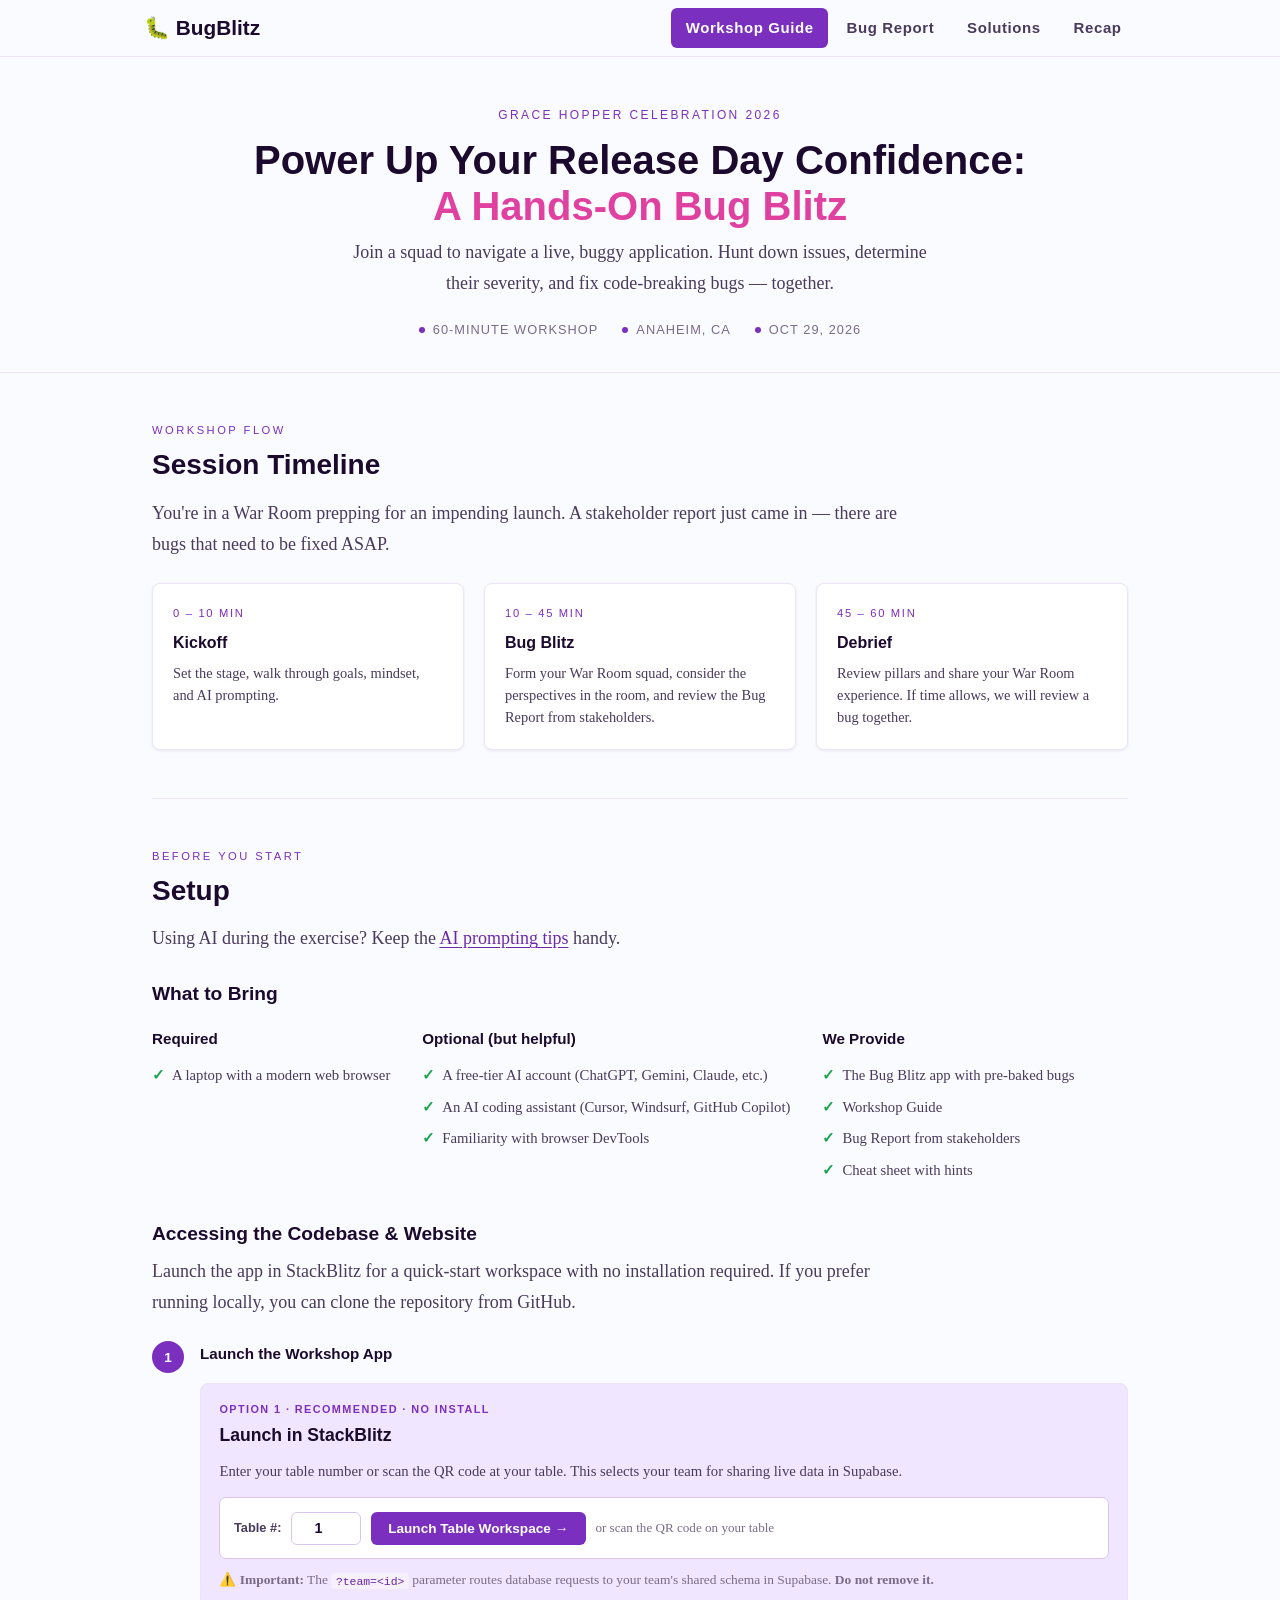
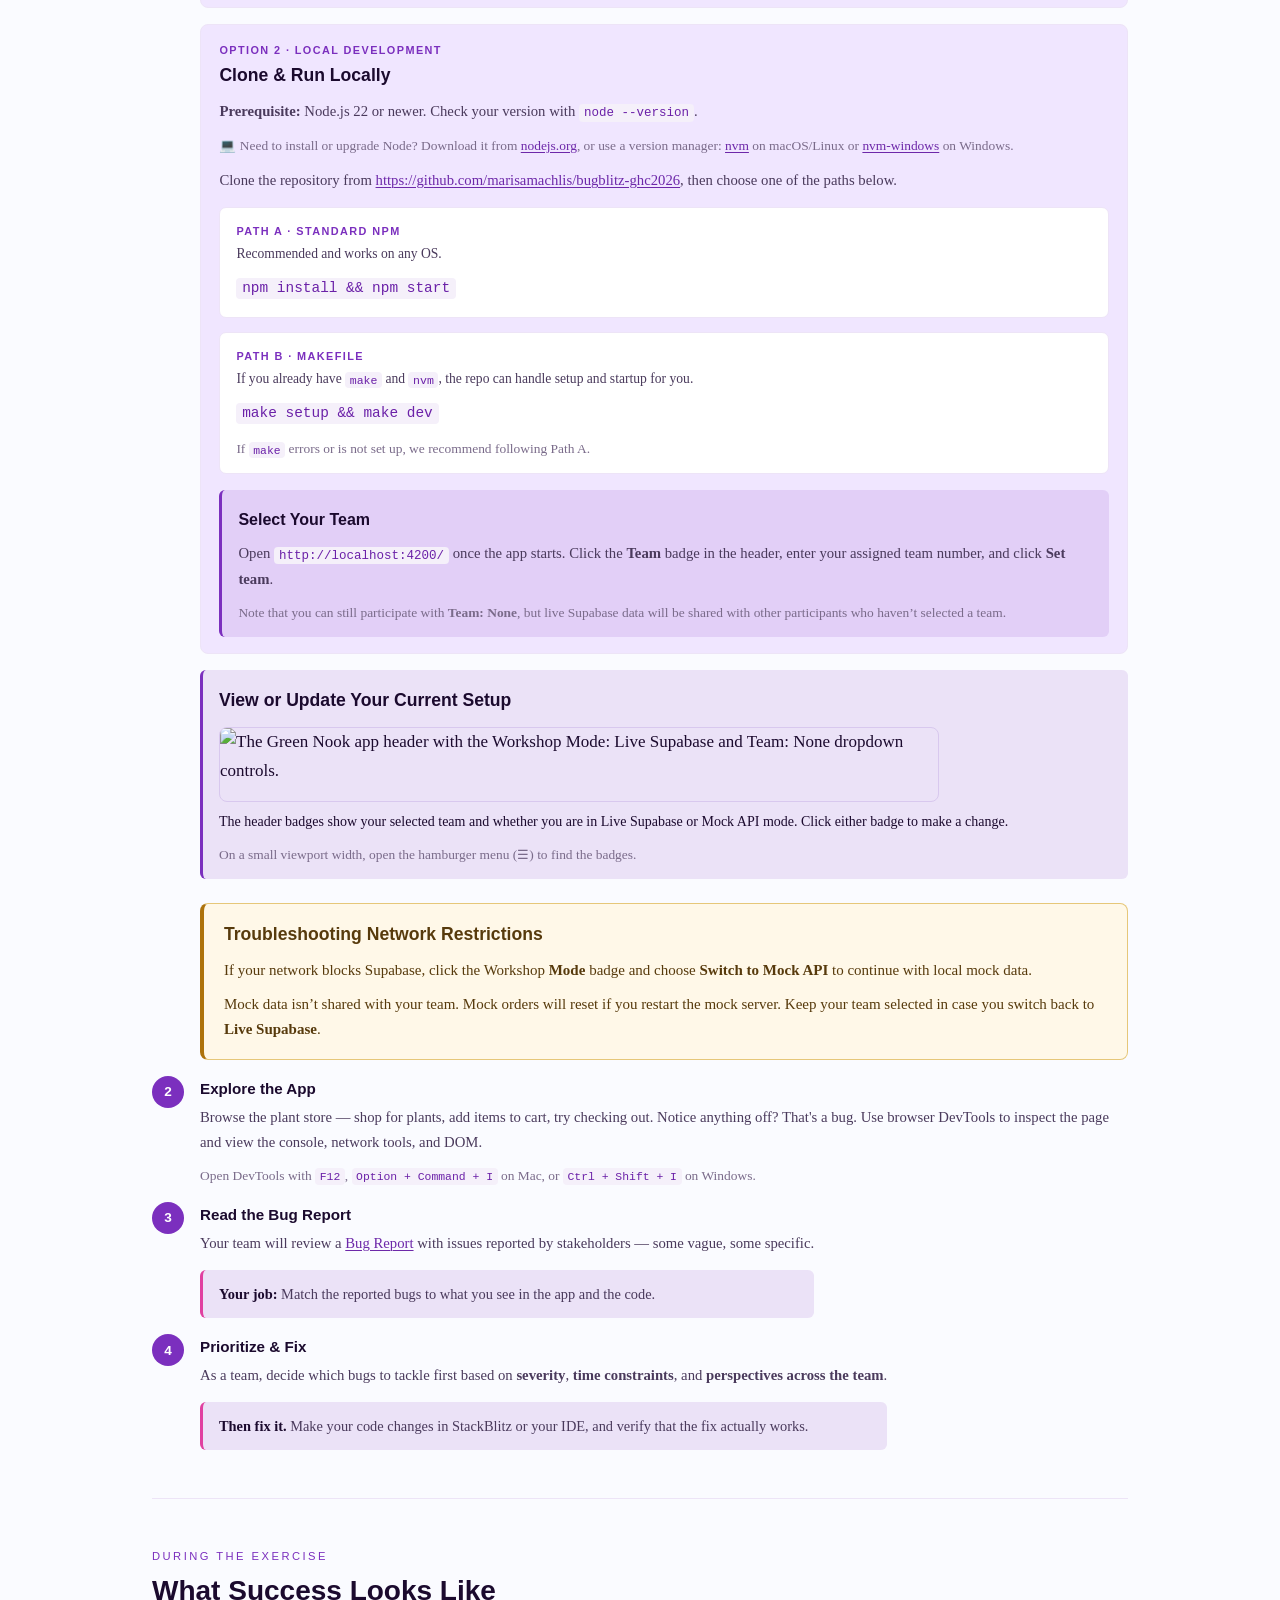
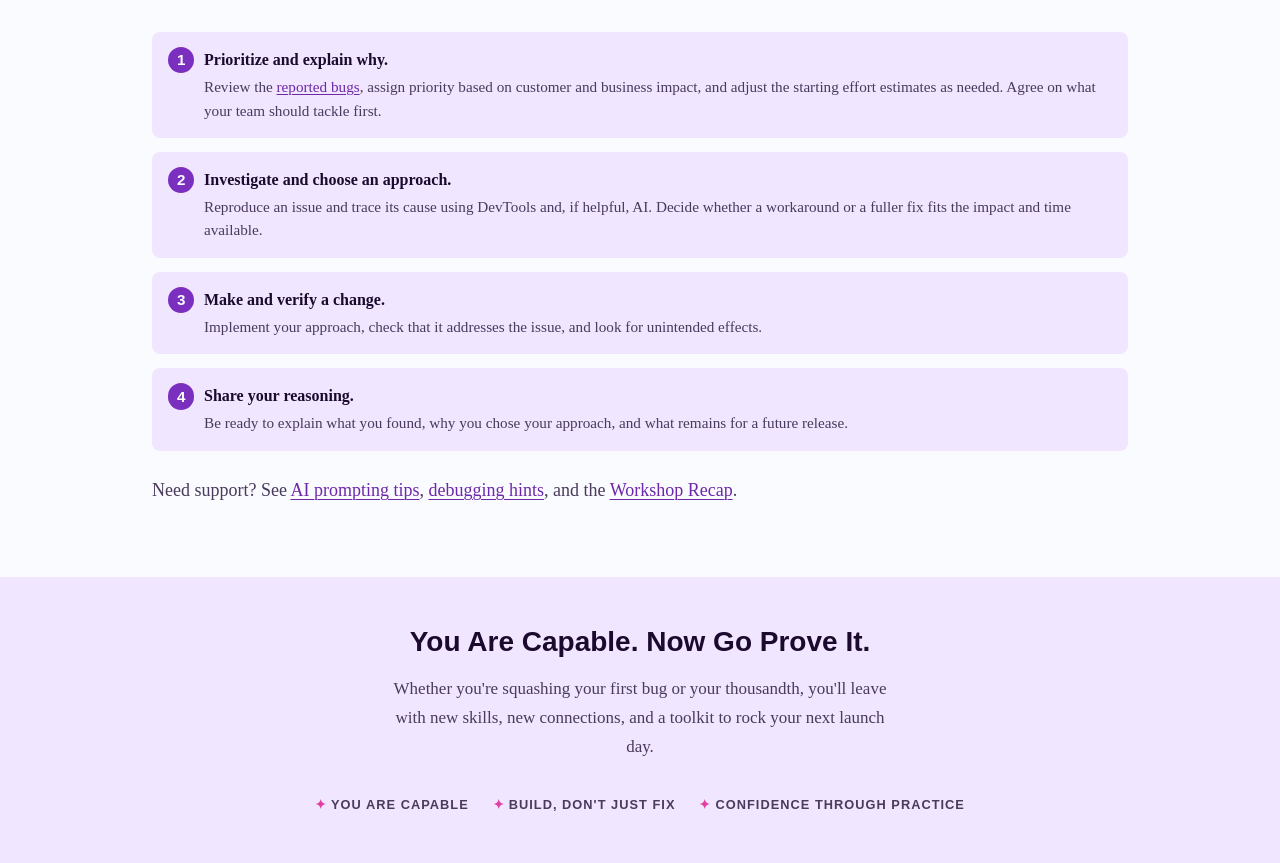
==== commit b90af45b: "update the guide" ====
--- a/index.html
+++ b/index.html
@@ -146,7 +146,7 @@
             </p>
 
             <!-- Table Number Launcher -->
-            <div class="table-launcher">
+            <div class="table-launcher" id="team-workspace">
               <div class="table-launcher-row">
                 <label for="table-input">Table #:</label>
 
--- a/styles.css
+++ b/styles.css
@@ -554,6 +554,31 @@
     margin: 1.5rem 0;
   }
 
+  .triage-actions {
+    display: flex;
+    flex-wrap: wrap;
+    gap: 0.75rem;
+    margin: 1rem 0;
+  }
+
+  .triage-actions a {
+    display: inline-block;
+    padding: 0.65rem 1rem;
+    border: 1px solid var(--accent);
+    border-radius: 8px;
+    font-weight: 700;
+  }
+
+  .triage-matrix-heading {
+    font-family: var(--font-display);
+    font-size: 1rem;
+    font-weight: 700;
+    letter-spacing: 0.05em;
+    text-transform: uppercase;
+    color: var(--accent);
+    margin: 1.75rem 0 1rem;
+  }
+
   .triage-prompts h2,
   .exercise-goal h2 {
     font-family: var(--font-display);
@@ -569,7 +594,8 @@
     scroll-margin-top: 5rem;
   }
 
-  .triage-prompts ol {
+  .triage-prompts ol,
+  .exercise-goal ol {
     list-style: none;
     counter-reset: obj;
     padding: 0;
@@ -578,7 +604,8 @@
     gap: 0.85rem;
   }
 
-  .triage-prompts ol li {
+  .triage-prompts ol li,
+  .exercise-goal ol li {
     counter-increment: obj;
     position: relative;
     padding: 1rem 1.25rem 1rem 3.25rem;
@@ -589,7 +616,8 @@
     line-height: 1.55;
   }
 
-  .triage-prompts ol li::before {
+  .triage-prompts ol li::before,
+  .exercise-goal ol li::before {
     content: counter(obj);
     position: absolute;
     left: 1rem;
@@ -606,7 +634,8 @@
     place-items: center;
   }
 
-  .triage-prompts ol li strong {
+  .triage-prompts ol li strong,
+  .exercise-goal ol li strong {
     color: var(--text-primary);
     display: block;
     margin-bottom: 0.15rem;
@@ -1417,6 +1446,7 @@
 
   .filter-pills {
     display: flex;
+    align-items: center;
     gap: 0.35rem;
     flex-wrap: wrap;
   }
@@ -1429,6 +1459,7 @@
 
   .filter-selects {
     display: flex;
+    flex-wrap: wrap;
     gap: 0.5rem;
   }
 
@@ -1492,8 +1523,25 @@
   }
 
   .triage-table tbody tr.filtered-out {
-    opacity: 0.25;
-    transition: opacity 0.2s ease;
+    display: none !important;
+  }
+
+  #bug-directory-list .triage-table[hidden] { display: none !important; }
+  #bug-guide-empty .clear-filters-btn {
+    margin: 0.75rem 0 0;
+    padding: 0.5rem 0.85rem;
+    border: 1px solid var(--accent);
+    border-radius: 6px;
+    background: transparent;
+    font-style: normal;
+  }
+  #bug-guide-empty .clear-filters-btn:hover {
+    background: var(--accent-glow);
+    text-decoration: none;
+  }
+  #bug-guide-empty .clear-filters-btn:focus-visible {
+    outline: 2px solid var(--accent);
+    outline-offset: 3px;
   }
 
   .triage-table tbody tr.filtered-out .triage-value {
@@ -1509,7 +1557,50 @@
   .filter-status {
     font-size: 0.82rem;
     color: var(--text-secondary);
-    white-space: nowrap;
+    white-space: normal;
+  }
+
+  .filter-status.is-filtered {
+    padding: 0.75rem 1rem;
+    border-left: 3px solid var(--accent);
+    background: var(--surface);
+  }
+
+  .bug-filter-check {
+    display: inline-flex;
+    align-items: center;
+    gap: 0.5rem;
+    padding: 0.5rem 0.85rem;
+    border: 1px solid var(--border);
+    border-radius: 100px;
+    background: var(--card-bg);
+    color: var(--text-secondary);
+    font-size: 0.85rem;
+    font-weight: 700;
+    cursor: pointer;
+  }
+  .bug-filter-check input { margin: 0; accent-color: var(--accent); }
+  .bug-filter-check:has(input:checked) {
+    border-color: var(--accent);
+    background: color-mix(in srgb, var(--accent) 10%, var(--card-bg));
+    color: var(--accent);
+  }
+  .bug-filter-check:hover { border-color: var(--accent); }
+  .bug-filter-check:focus-within { outline: 2px solid var(--accent); outline-offset: 3px; }
+
+  #active-filter-summary:not([hidden]) { display: block; }
+  #starter-bugs-help[hidden] { display: none; }
+  #starter-bugs-help { flex-basis: 100%; margin: 0.5rem 0; }
+  .starter-bug-badge {
+    display: inline-block;
+    margin: 0.35rem 0.5rem;
+    padding: 0.2rem 0.5rem;
+    border: 1px solid var(--accent);
+    border-radius: 999px;
+    color: var(--accent);
+    font-size: 0.75rem;
+    font-weight: 700;
+    vertical-align: middle;
   }
 
   .filter-status strong {
@@ -2778,6 +2869,10 @@
     gap: 0.85rem;
   }
 
+  #exercise .objectives-list + .lead {
+    margin-top: 1.5rem;
+  }
+
   .objectives-list li {
     counter-increment: obj;
     position: relative;
@@ -3627,13 +3722,18 @@
 
 /* Optional, progressively disclosed help stays with its bug report. */
 @scope (html[data-page="bugs"]) {
-  /* Goal 2's summary shares the "Stuck?" banner style. */
+  /* Optional guidance shares the "Stuck?" banner style. */
   .hints-intro,
-  .exercise-goal p {
+  .exercise-tip {
     padding: 0.85rem 1rem;
     border-left: 3px solid var(--accent);
     background: var(--surface);
     color: var(--text-primary);
+  }
+
+  .exercise-goal ol + p,
+  .exercise-goal p + .exercise-tip {
+    margin-top: 1.5rem;
   }
 
   .bug-hints {
@@ -4015,12 +4115,42 @@
 }
 
 /* Bug report pop-up, opened from cards on the triage board (app.js). */
+html[data-page="bugs"] { scrollbar-gutter: stable; }
+html[data-page="bugs"].report-dialog-open,
+html[data-page="bugs"].report-dialog-open body { overflow: hidden; }
 @scope (html[data-page="bugs"]) {
+  .report-directory-header {
+    position: relative;
+    z-index: 3;
+    margin: -1.75rem -1.75rem 1rem;
+    padding: 1rem 3.75rem 1rem 1.75rem;
+    background: var(--card-bg);
+    border-bottom: 1px solid var(--border-light);
+    border-radius: 8px 8px 0 0;
+  }
+  .report-directory-header h3 { margin: 0; overflow-wrap: anywhere; }
+  .report-viewer:has(.report-directory-header) .bug-guide-card-header { padding-right: 0; }
+  @media (min-width: 901px) {
+    .report-directory-header { position: sticky; top: 0; }
+  }
   .report-dialog { width: min(46rem, calc(100vw - 2rem)); max-height: calc(100vh - 3rem); margin: auto; padding: 0; border: 0; border-radius: 10px; background: transparent; overflow: visible; }
   .report-dialog::backdrop { background: rgba(27, 10, 46, 0.5); }
-  .report-dialog-body { max-height: calc(100vh - 3rem); overflow-y: auto; border-radius: 10px; }
+  .report-dialog-body { max-height: calc(100vh - 3rem); overflow-y: auto; overscroll-behavior: contain; border-radius: 10px; }
   .report-dialog .bug-guide-card { margin: 0; box-shadow: 0 16px 48px rgba(0, 0, 0, 0.3); }
-  .report-dialog .bug-guide-card-header { padding-right: 2.25rem; }
+  .report-dialog-header {
+    position: sticky;
+    top: 0;
+    z-index: 3;
+    margin: -1.75rem -1.75rem 1rem;
+    padding: 1rem 3.75rem 0.85rem 1.75rem;
+    background: var(--card-bg);
+    border-bottom: 1px solid var(--border-light);
+    border-radius: 8px 8px 0 0;
+  }
+  .report-dialog-header h3 { margin: 0 0 0.5rem; overflow-wrap: anywhere; }
+  .report-dialog .bug-guide-card-header { padding-right: 0; margin-bottom: 0; }
+  .report-dialog-header .starter-bug-badge { margin: 0; }
+  .report-dialog-header .report-viewer-dismiss { top: 0.85rem; right: 0.85rem; }
   .report-dialog .bug-guide-card-footer { align-items: center; gap: 1rem; }
   .report-dialog-open-list { margin-right: auto; padding: 0; border: 0; background: none; font: inherit; font-size: 0.9rem; font-weight: 700; color: var(--accent-link, var(--accent)); text-decoration: underline; text-underline-offset: 0.2em; cursor: pointer; }
   .report-dialog-open-list:focus-visible { outline: 2px solid var(--accent); outline-offset: 2px; }
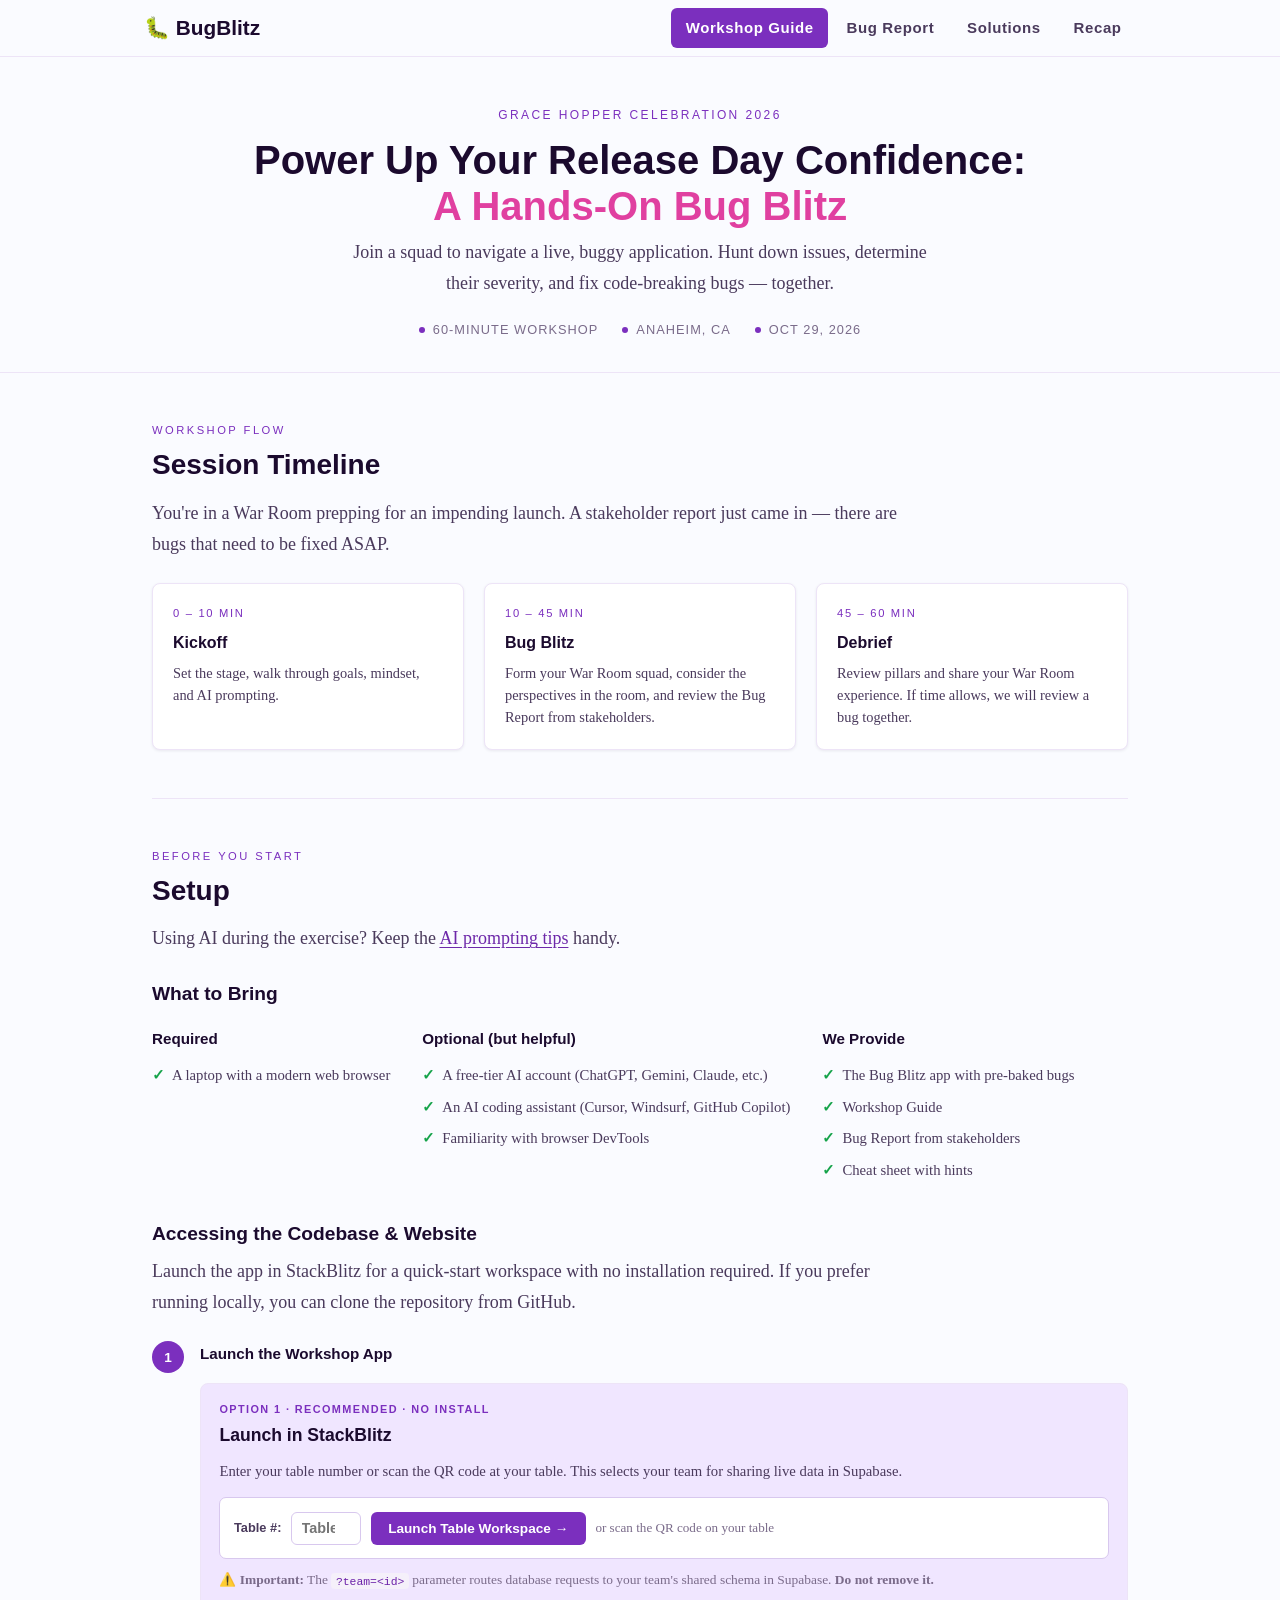
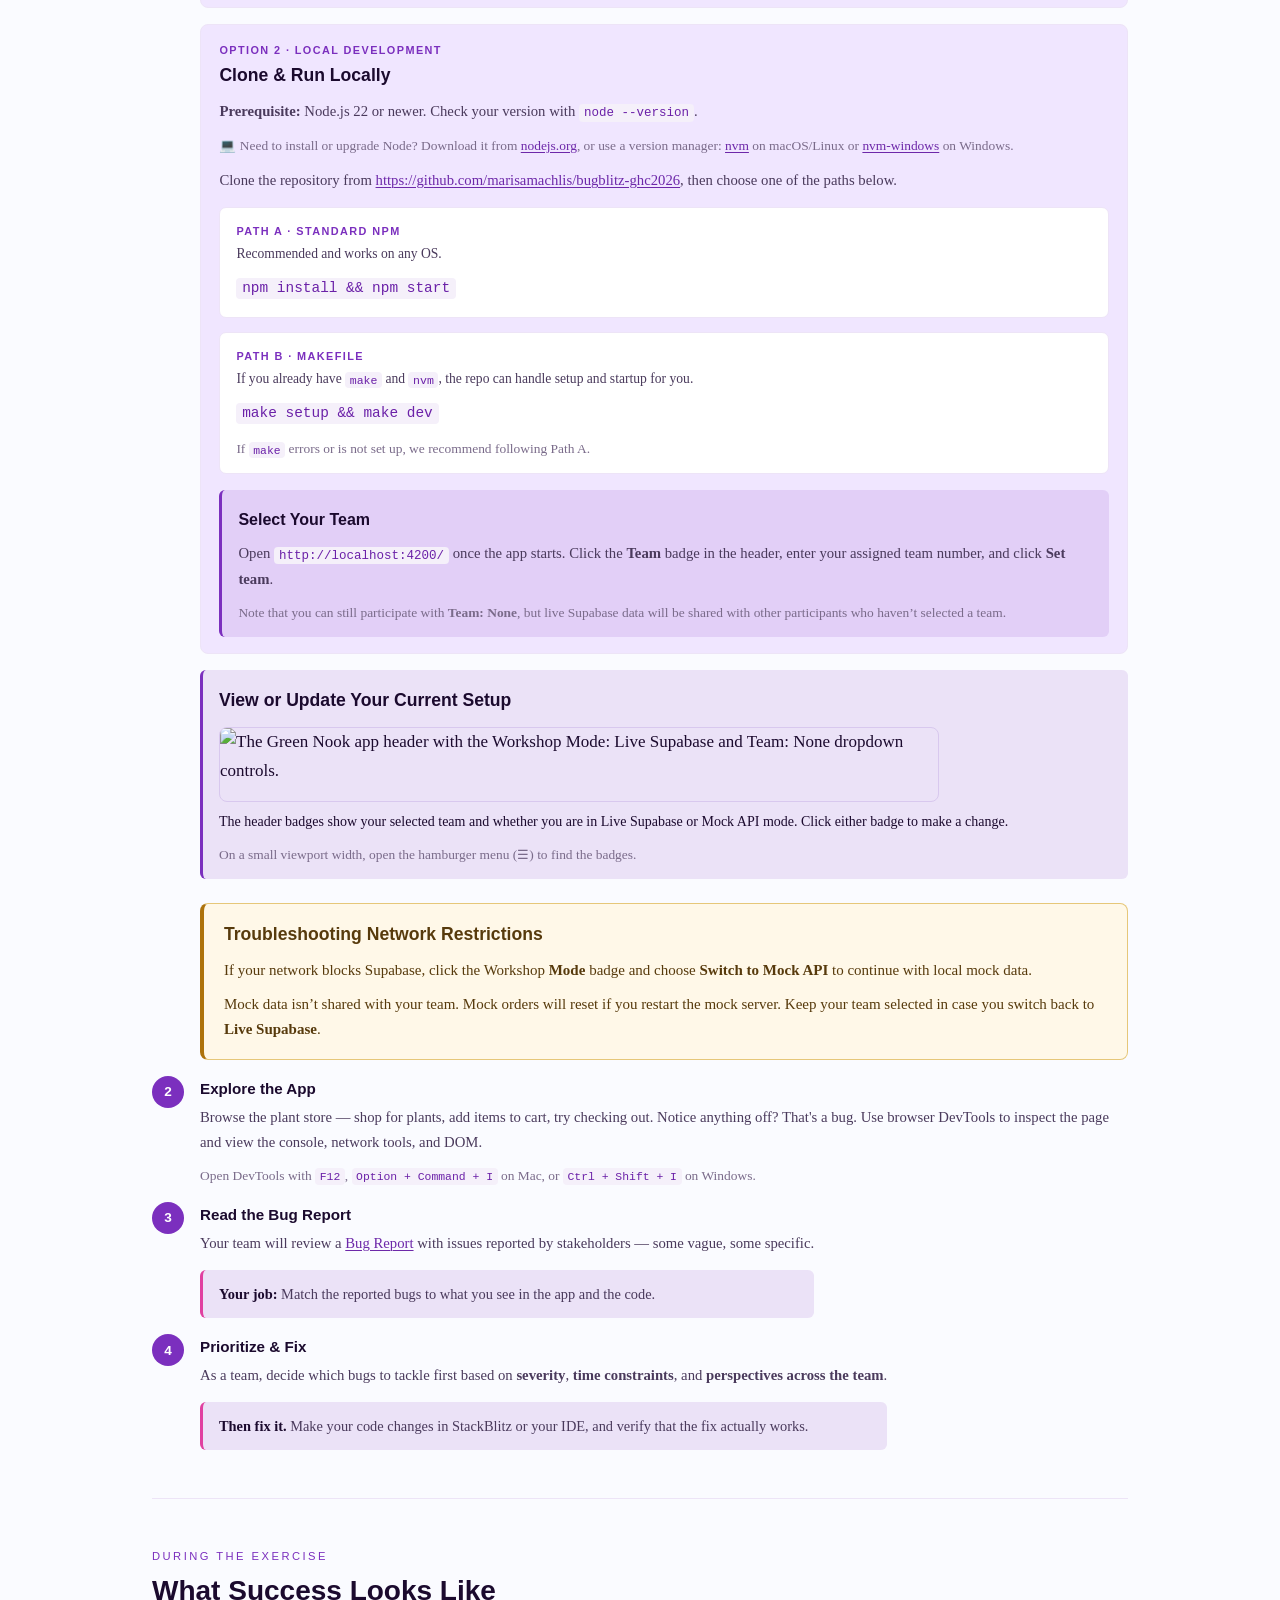
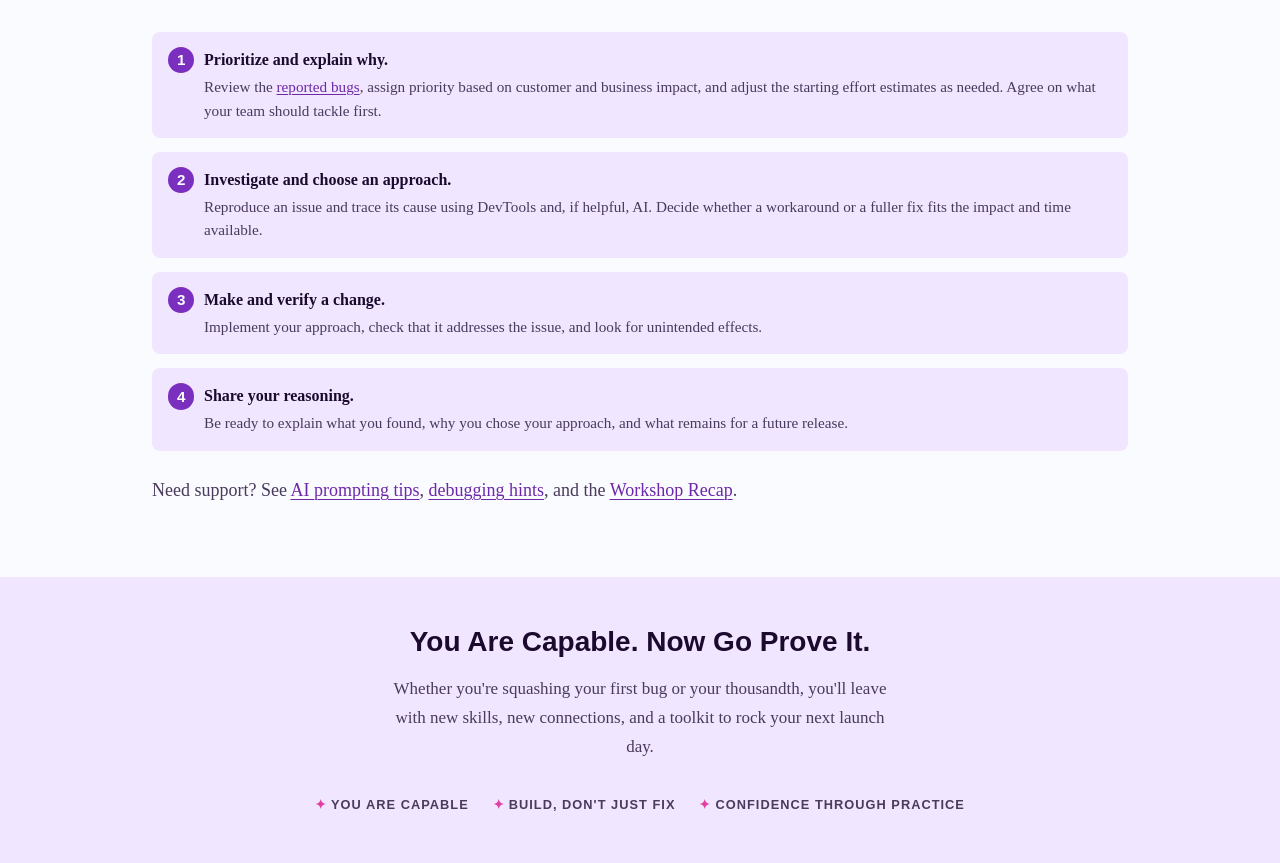
==== commit 46792667: "update placeholder table #" ====
--- a/index.html
+++ b/index.html
@@ -155,7 +155,7 @@
                   type="number" 
                   min="1" 
                   max="50"
-                  value="1" 
+                  placeholder="Table #"
                   aria-describedby="table-input-error"
                 />
 
--- a/styles.css
+++ b/styles.css
@@ -12,6 +12,9 @@
     --text-secondary: #4A3A5C;
     --text-muted: #7A6B8A;
     --accent: #7B2FBE;
+    --accent-text: #7B2FBE;
+    --accent-fill: #7B2FBE;
+    --accent-fill-border: #7B2FBE;
     --accent-bright: #E040A0;
     --accent-glow: rgba(123, 47, 190, 0.12);
     --border: #D8C8EE;
@@ -25,30 +28,37 @@
 
   @media (prefers-color-scheme: dark) {
   :scope:not([data-theme="light"]) {
-    --ground: #0D0815;
-    --surface: #1A1230;
+    --ground: #111014;
+    --surface: #19171E;
     --text-primary: #F0E6FF;
-    --accent: #A855F7;
-    --accent-bright: #F472B6;
+    --accent: #D1A4FF;
+    --accent-text: #D1A4FF;
+    --code-accent: var(--accent-text);
+    --accent-fill: #65438A;
+    --accent-fill-border: #8963B3;
+    --accent-bright: #D99BBD;
     --accent-glow: rgba(168, 85, 247, 0.15);
-    --border: #2D2050;
-    --border-light: #251A40;
-    --card-bg: #161028;
+    --border: #38323F;
+    --border-light: #38323F;
+    --card-bg: #19171E;
     --card-shadow: rgba(0, 0, 0, 0.3);
-    --code-accent: #C084FC;
   }
 }
 
   :scope[data-theme="dark"] {
-    --ground: #0D0815;
-    --surface: #1A1230;
+    --ground: #111014;
+    --surface: #19171E;
     --text-primary: #F0E6FF;
-    --accent: #A855F7;
-    --accent-bright: #F472B6;
+    --accent: #D1A4FF;
+    --accent-text: #D1A4FF;
+    --code-accent: var(--accent-text);
+    --accent-fill: #65438A;
+    --accent-fill-border: #8963B3;
+    --accent-bright: #D99BBD;
     --accent-glow: rgba(168, 85, 247, 0.15);
-    --border: #2D2050;
-    --border-light: #251A40;
-    --card-bg: #161028;
+    --border: #38323F;
+    --border-light: #38323F;
+    --card-bg: #19171E;
     --card-shadow: rgba(0, 0, 0, 0.3);
   }
 
@@ -217,7 +227,7 @@
 }
 
 .effort-matrix td.quick-win {
-  background: #6b21a8;
+  background: #8540B5;
   color: #ffffff;
   font-weight: 600;
 }
@@ -625,7 +635,7 @@
     width: 1.65rem;
     height: 1.65rem;
     border-radius: 50%;
-    background: var(--accent);
+    background: var(--accent-fill);
     color: #ffffff;
     font-family: var(--font-display);
     font-weight: 700;
@@ -769,6 +779,20 @@
   .needs-triage.drop-target {
     border-radius: 6px;
     box-shadow: inset 0 0 0 2px var(--accent);
+  }
+
+  .triage-board td.quick-win.drop-target {
+    box-shadow: inset 0 0 0 3px #2E0A4F, inset 0 0 0 4px #E9D5FF;
+  }
+
+  :scope[data-theme="dark"] .triage-board td.quick-win.drop-target {
+    box-shadow: inset 0 0 0 3px #E9D5FF;
+  }
+
+  @media (prefers-color-scheme: dark) {
+    :scope:not([data-theme="light"]) .triage-board td.quick-win.drop-target {
+      box-shadow: inset 0 0 0 3px #E9D5FF;
+    }
   }
 
   .board-tile>a {
@@ -914,7 +938,7 @@
   }
 
   .bug-guide-filter.active {
-    background: var(--accent);
+    background: var(--accent-fill);
     border-color: var(--accent);
     color: #fff;
   }
@@ -1138,13 +1162,13 @@
   }
 
   .solution-link:hover {
-    background: var(--accent);
+    background: var(--accent-fill);
     color: #fff;
   }
 
   /* Dark Mode Overrides for softer contrast */
   :scope[data-theme="dark"] .bug-guide-card .workshop-prompt {
-    background: rgba(168, 85, 247, 0.07);
+    background: var(--surface);
     /* Dimmed glow from 0.15 to 0.07 opacity */
     border-left-color: var(--accent-link, var(--accent));
     color: var(--text-secondary);
@@ -1158,7 +1182,7 @@
 
   @media (prefers-color-scheme: dark) {
     :scope:not([data-theme="light"]) .bug-guide-card .workshop-prompt {
-      background: rgba(168, 85, 247, 0.07);
+      background: var(--surface);
       border-left-color: var(--accent-link, var(--accent));
       color: var(--text-secondary);
     }
@@ -1591,16 +1615,28 @@
   #active-filter-summary:not([hidden]) { display: block; }
   #starter-bugs-help[hidden] { display: none; }
   #starter-bugs-help { flex-basis: 100%; margin: 0.5rem 0; }
-  .starter-bug-badge {
+  .starter-bug-badge.toc-tag,
+  .starter-bug-badge.bug-guide-card-type {
     display: inline-block;
-    margin: 0.35rem 0.5rem;
-    padding: 0.2rem 0.5rem;
+    margin: 0;
+    background: var(--accent-fill);
+    color: #FFFFFF;
     border: 1px solid var(--accent);
-    border-radius: 999px;
-    color: var(--accent);
-    font-size: 0.75rem;
-    font-weight: 700;
     vertical-align: middle;
+  }
+
+  :scope[data-theme="dark"] .starter-bug-badge.toc-tag,
+  :scope[data-theme="dark"] .starter-bug-badge.bug-guide-card-type {
+    background: var(--accent-fill);
+    border-color: var(--accent-fill-border);
+  }
+
+  @media (prefers-color-scheme: dark) {
+    :scope:not([data-theme="light"]) .starter-bug-badge.toc-tag,
+    :scope:not([data-theme="light"]) .starter-bug-badge.bug-guide-card-type {
+      background: var(--accent-fill);
+      border-color: var(--accent-fill-border);
+    }
   }
 
   .filter-status strong {
@@ -1665,14 +1701,14 @@
   @media (prefers-color-scheme: dark) {
     :scope:not([data-theme="light"]) {
       /* Use a brighter purple/pink in dark mode for a higher contrast ratio */
-      --accent-link: #D8B4FE;
+      --accent-link: var(--accent-text);
       --text-muted: #A190B8;
       /* Slightly lighter muted text for better readability */
     }
 }
 
   :scope[data-theme="dark"] {
-    --accent-link: #D8B4FE;
+    --accent-link: var(--accent-text);
     --text-muted: #A190B8;
   }
 
@@ -1812,7 +1848,7 @@
 .close-drawer-btn:hover,
 .close-drawer-btn:focus-visible {
   border-color: var(--accent);
-  background: var(--accent);
+  background: var(--accent-fill);
   color: #ffffff;
 }
 
@@ -2047,7 +2083,7 @@
     --surface-alt: #221845;
     --text-secondary: #D6CBE5;
     --text-muted: #A190B8;
-    --setup-glow: #161028;
+    --setup-glow: var(--surface);
     --severity-critical: #FF6B7A;
     --severity-major: #FFB84D;
     --severity-minor: #38D9D2;
@@ -2060,8 +2096,8 @@
     --role-design: #F0A3CF;
     --code-bg: #0a0518c2;
     --success: #4ADE80;
-    --accent-link: #D8B4FE;
-    --accent-text: #F0E6FF;
+    --accent-link: var(--accent-text);
+    --accent-text: #D1A4FF;
   }
 }
 
@@ -2070,7 +2106,7 @@
     --surface-alt: #221845;
     --text-secondary: #D6CBE5;
     --text-muted: #A190B8;
-    --setup-glow: #161028;
+    --setup-glow: var(--surface);
     --severity-critical: #FF6B7A;
     --severity-major: #FFB84D;
     --severity-minor: #38D9D2;
@@ -2081,11 +2117,11 @@
     --role-director: #C084FC;
     --role-support: #FFB454;
     --role-design: #F0A3CF;
-    --code-accent: #C084FC;
+    --code-accent: var(--accent-text);
     --code-bg: #0a0518c2;
     --success: #4ADE80;
-    --accent-link: #D8B4FE;
-    --accent-text: #F0E6FF;
+    --accent-link: var(--accent-text);
+    --accent-text: #D1A4FF;
   }
 
   /* ── Global link treatment ── */
@@ -2176,7 +2212,7 @@
     width: 6px;
     height: 6px;
     border-radius: 50%;
-    background: var(--accent);
+    background: var(--accent-fill);
     margin-right: 0.5rem;
     vertical-align: middle;
   }
@@ -2558,7 +2594,7 @@
     display: flex;
     align-items: center;
     justify-content: center;
-    background: var(--accent);
+    background: var(--accent-fill);
     color: #fff;
     font-family: var(--font-display);
     font-size: 0.85rem;
@@ -2844,7 +2880,7 @@
   }
 
   .effort-matrix td.quick-win {
-    background: var(--accent);
+    background: var(--accent-fill);
     color: #ffffff;
     font-weight: 600;
   }
@@ -2892,7 +2928,7 @@
     width: 1.65rem;
     height: 1.65rem;
     border-radius: 50%;
-    background: var(--accent);
+    background: var(--accent-fill);
     color: #ffffff;
     font-family: var(--font-display);
     font-weight: 700;
@@ -3094,7 +3130,7 @@
   }
 
   .bug-guide-filter.active {
-    background: var(--accent);
+    background: var(--accent-fill);
     border-color: var(--accent);
     color: #fff;
   }
@@ -3300,7 +3336,7 @@
 }
 
 .table-launcher-row button {
-  background: var(--accent);
+  background: var(--accent-fill);
   color: #ffffff;
   font-family: var(--font-display);
   font-size: 0.85rem;
@@ -3419,16 +3455,23 @@
 .setup-step-content .setup-troubleshooting p:last-child { margin-bottom: 0; }
 
 :scope[data-theme="dark"] .setup-troubleshooting {
-  background: #2b2114;
-  color: #f4d9a5;
-  border-color: #80612e;
+  background: var(--surface);
+  color: var(--text-secondary);
+  border-color: #C89B73;
+}
+
+:scope[data-theme="dark"] .setup-step-content .setup-troubleshooting h4 {
+  color: var(--text-primary);
 }
 
 @media (prefers-color-scheme: dark) {
   :scope:not([data-theme="light"]) .setup-troubleshooting {
-    background: #2b2114;
-    color: #f4d9a5;
-    border-color: #80612e;
+    background: var(--surface);
+    color: var(--text-secondary);
+    border-color: #C89B73;
+  }
+  :scope:not([data-theme="light"]) .setup-step-content .setup-troubleshooting h4 {
+    color: var(--text-primary);
   }
 }
 
@@ -3537,7 +3580,7 @@
     --diff-add-text: #86EFAC;
     --diff-remove-bg: #2A0F13;
     --diff-remove-text: #FCA5A5;
-    --code-accent: #C084FC;
+    --code-accent: var(--accent-text);
   }
 
   *, *::before, *::after { box-sizing: border-box; margin: 0; padding: 0; }
@@ -3605,7 +3648,7 @@
      "View full solution" pill. */
   .solution-footer { display: flex; justify-content: flex-end; margin-top: 1.5rem; padding-top: 1rem; border-top: 1px solid var(--border-light); }
   .solution-footer-link { font-family: var(--font-display); font-size: 0.75rem; font-weight: 700; letter-spacing: 0.1em; text-transform: uppercase; color: var(--accent); text-decoration: none; padding: 0.5rem 1rem; border: 1px solid var(--accent); border-radius: 100px; transition: background-color 0.15s ease, color 0.15s ease; }
-  .solution-footer-link:hover { background: var(--accent); color: #ffffff; }
+  .solution-footer-link:hover { background: var(--accent-fill); color: #ffffff; }
   .solution-footer-link:focus-visible { outline: 2px solid var(--accent); outline-offset: 2px; }
 
   /* Link to this solution's own bug in the Bug Report. */
@@ -3641,19 +3684,19 @@
   }
 
   :scope[data-theme="dark"] .notice {
-    background: rgba(168, 85, 247, 0.08); /* Softened glow */
+    background: var(--surface);
   }
 
   @media (prefers-color-scheme: dark) {
     :scope:not([data-theme="light"]) {
       /* Use a brighter purple/pink in dark mode for a higher contrast ratio */
-      --accent-link: #D8B4FE;
+      --accent-link: var(--accent-text);
       --text-muted: #A190B8; /* Slightly lighter muted text for better readability */
     }
 }
 
   :scope[data-theme="dark"] {
-    --accent-link: #D8B4FE;
+    --accent-link: var(--accent-text);
     --text-muted: #A190B8;
   }
 
@@ -3801,14 +3844,14 @@
   }
 
   :scope[data-theme="dark"] .exercise-notice {
-    --notice-bg: #302414;
+    --notice-bg: var(--surface);
     --notice-border: #dca642;
     --notice-text: #ffe1a3;
   }
 
   @media (prefers-color-scheme: dark) {
     :scope:not([data-theme="light"]) .exercise-notice {
-      --notice-bg: #302414;
+      --notice-bg: var(--surface);
       --notice-border: #dca642;
       --notice-text: #ffe1a3;
     }
@@ -3933,7 +3976,7 @@
 
   .collapse-all { font-family: var(--font-display); font-size: 0.75rem; font-weight: 700; letter-spacing: 0.08em; text-transform: uppercase; padding: 0.4rem 0.9rem; border: 1px solid var(--accent); border-radius: 999px; background: transparent; color: var(--accent); cursor: pointer; }
 
-  .collapse-all:hover { background: var(--accent); color: var(--card-bg); }
+  .collapse-all:hover { background: var(--accent-fill); color: var(--card-bg); }
 
   .collapse-toggle { display: flex; align-items: center; justify-content: space-between; gap: 1rem; width: 100%; padding: 0; border: 0; background: none; font: inherit; color: inherit; text-align: left; cursor: pointer; }
 
@@ -3993,7 +4036,7 @@
 @scope (html[data-page="bugs"]) {
   .has-viewer-tip { position: relative; }
   /* Floats over the column header, just above the first bug title. */
-  .viewer-tip { position: absolute; z-index: 5; left: var(--tip-offset, 3rem); bottom: calc(100% - 0.35rem); display: flex; align-items: center; gap: 0.5rem; width: max-content; max-width: min(22rem, 90vw); margin: 0; padding: 0.5rem 0.5rem 0.5rem 0.85rem; background: var(--accent); color: #ffffff; border-radius: 8px; font-size: 0.85rem; line-height: 1.4; box-shadow: 0 2px 8px var(--card-shadow); }
+  .viewer-tip { position: absolute; z-index: 5; left: var(--tip-offset, 3rem); bottom: calc(100% - 0.35rem); display: flex; align-items: center; gap: 0.5rem; width: max-content; max-width: min(22rem, 90vw); margin: 0; padding: 0.5rem 0.5rem 0.5rem 0.85rem; background: var(--accent-fill); color: #ffffff; border-radius: 8px; font-size: 0.85rem; line-height: 1.4; box-shadow: 0 2px 8px var(--card-shadow); }
   /* Speech-bubble pointer toward the titles below. */
   .viewer-tip::after { content: ''; position: absolute; left: 1.25rem; bottom: -0.4rem; width: 0.8rem; height: 0.8rem; background: inherit; transform: rotate(45deg); }
   .viewer-tip-close { flex: none; display: grid; place-items: center; width: 1.6rem; height: 1.6rem; padding: 0; border: 0; border-radius: 50%; background: transparent; color: inherit; font: inherit; font-size: 1rem; line-height: 1; cursor: pointer; }
@@ -4022,7 +4065,7 @@
   .page-nav-list { display: flex; align-items: center; gap: 0.25rem; margin: 0; padding: 0; list-style: none; }
   .page-nav-item { position: relative; display: flex; align-items: center; border-radius: 6px; }
   .page-nav-item > a { display: inline-flex; align-items: center; min-height: 40px; padding: 0.45rem 0.9rem; border-radius: 6px; font-family: var(--font-display); font-size: 0.9375rem; font-weight: 700; letter-spacing: 0.04em; color: var(--text-secondary); text-decoration: none; white-space: nowrap; transition: background-color 0.15s ease, color 0.15s ease; }
-  .page-nav-item > a[aria-current="page"] { background: var(--accent); color: #ffffff; }
+  .page-nav-item > a[aria-current="page"] { background: var(--accent-fill); color: #ffffff; }
   .page-nav-item:not(:has(> a[aria-current])):hover, .page-nav-item.has-menu:focus-within { background: var(--surface); }
   .page-nav-item:hover > a:not([aria-current]), .page-nav-item.has-menu:focus-within > a { color: var(--text-primary); }
 
@@ -4055,7 +4098,20 @@
   .site-header .section-nav a { order: 2; flex: none; padding: 0.35rem 0.9rem; border: 1px solid var(--border); border-radius: 999px; background: var(--card-bg); font-size: 0.85rem; font-weight: 700; letter-spacing: 0.04em; text-transform: none; color: var(--accent); }
   .site-header .section-nav a:hover { border-color: var(--accent); color: var(--accent); background: var(--card-bg); }
   .site-header .section-nav a:focus-visible { outline: 2px solid var(--accent); outline-offset: 2px; border-color: var(--accent); }
-  .site-header .section-nav a[aria-current="location"] { background: var(--accent); border-color: var(--accent); color: #ffffff; }
+  .site-header .section-nav a[aria-current="location"] { background: var(--accent-fill); border-color: var(--accent); color: #ffffff; }
+
+  :scope[data-theme="dark"] .site-header .section-nav a[aria-current="location"] {
+    background: var(--accent-fill);
+    border-color: var(--accent-fill-border);
+    color: #ffffff;
+  }
+  @media (prefers-color-scheme: dark) {
+    :scope:not([data-theme="light"]) .site-header .section-nav a[aria-current="location"] {
+      background: var(--accent-fill);
+      border-color: var(--accent-fill-border);
+      color: #ffffff;
+    }
+  }
 
   /* Phones: the chips collapse into a dropdown (set up by app.js). */
   .section-nav-toggle { display: none; }
@@ -4159,3 +4215,31 @@
     .report-dialog-body { max-height: calc(100vh - 1rem); }
   }
 }
+
+/* Dark-mode guidance shares one surface; borders carry its accent. */
+@scope (html[data-page]) {
+  :scope[data-theme="dark"] .effort-matrix td.quick-win {
+    background: var(--accent-fill);
+    color: #ffffff;
+  }
+  :scope[data-theme="dark"] :is(.setup-callout, .notice, .hints-intro, .exercise-tip, .bug-hints, .bug-guide-card .workshop-prompt, .viewer-tip) {
+    background: var(--surface);
+  }
+  :scope[data-theme="dark"] .viewer-tip {
+    border: 1px solid var(--accent-fill-border);
+    border-left: 3px solid var(--accent);
+  }
+  @media (prefers-color-scheme: dark) {
+    :scope:not([data-theme="light"]) .effort-matrix td.quick-win {
+      background: var(--accent-fill);
+      color: #ffffff;
+    }
+    :scope:not([data-theme="light"]) :is(.setup-callout, .notice, .hints-intro, .exercise-tip, .bug-hints, .bug-guide-card .workshop-prompt, .viewer-tip) {
+      background: var(--surface);
+    }
+    :scope:not([data-theme="light"]) .viewer-tip {
+      border: 1px solid var(--accent-fill-border);
+      border-left: 3px solid var(--accent);
+    }
+  }
+}
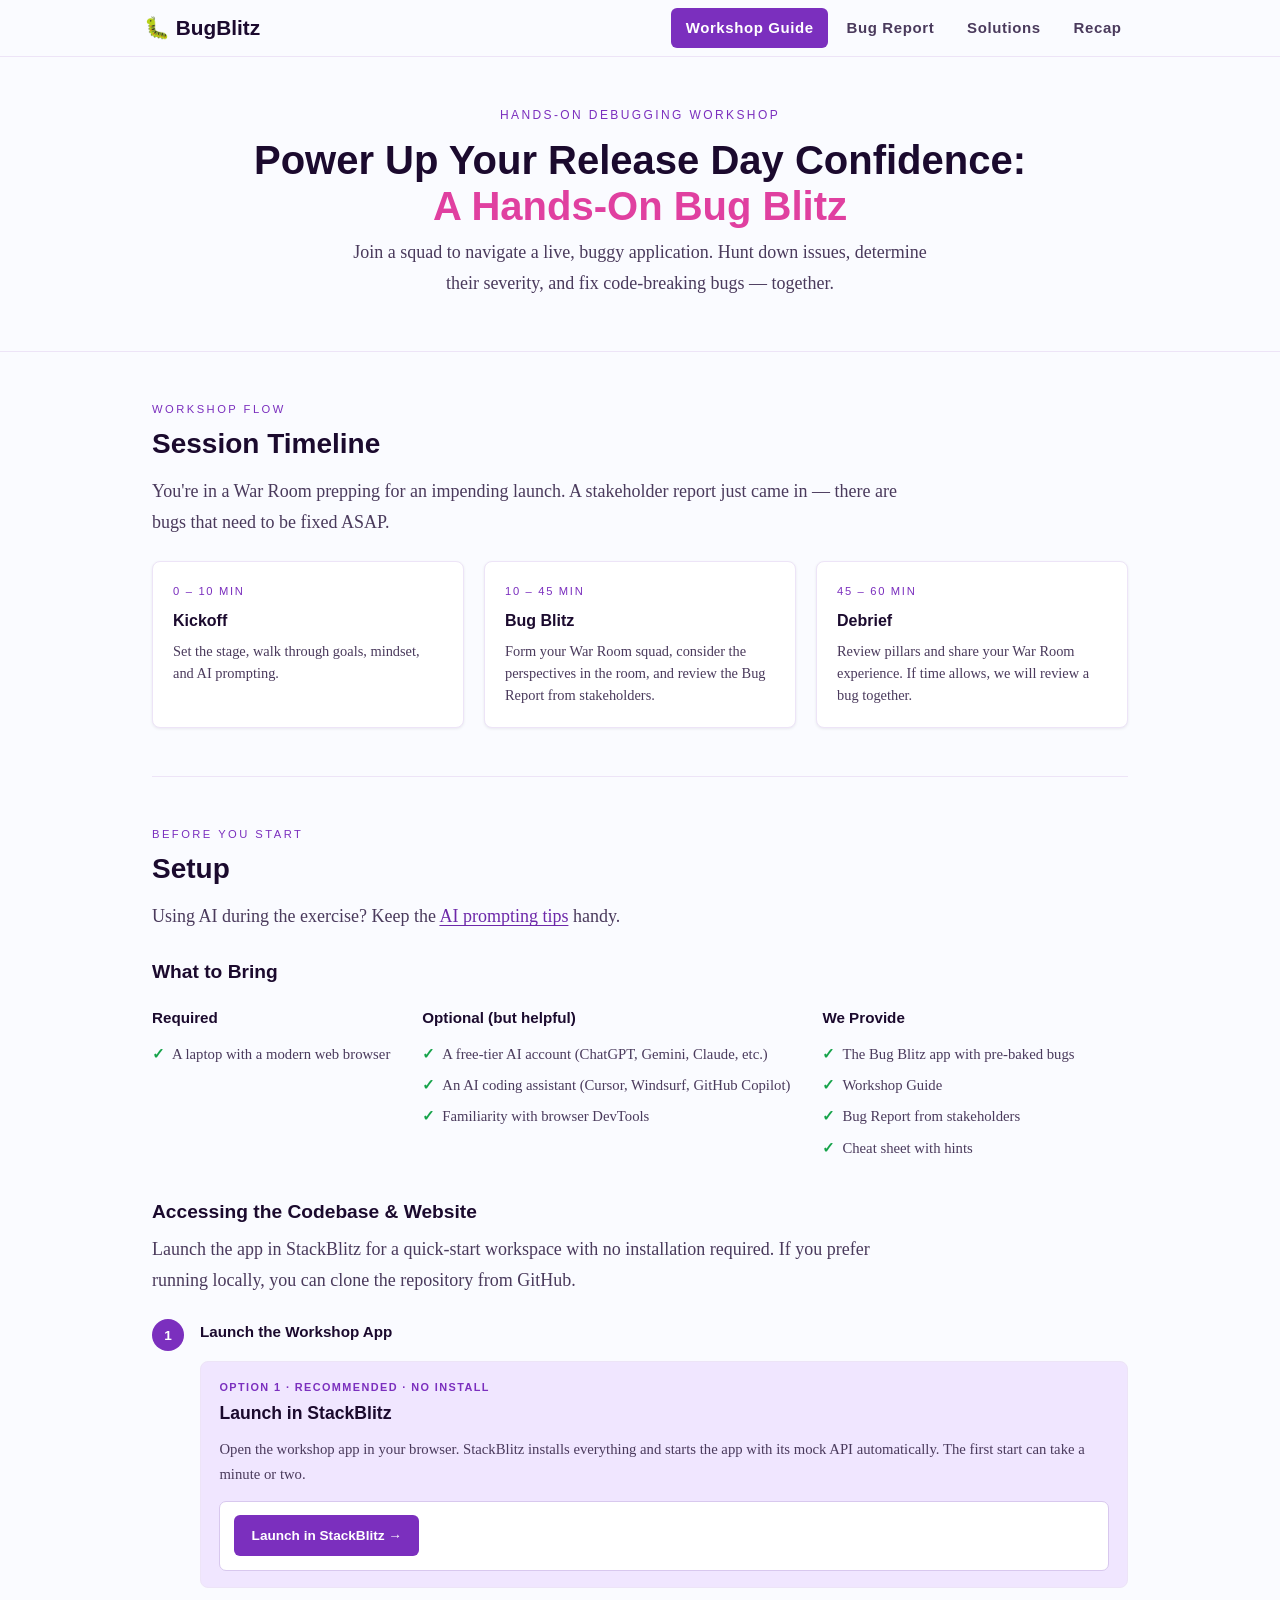
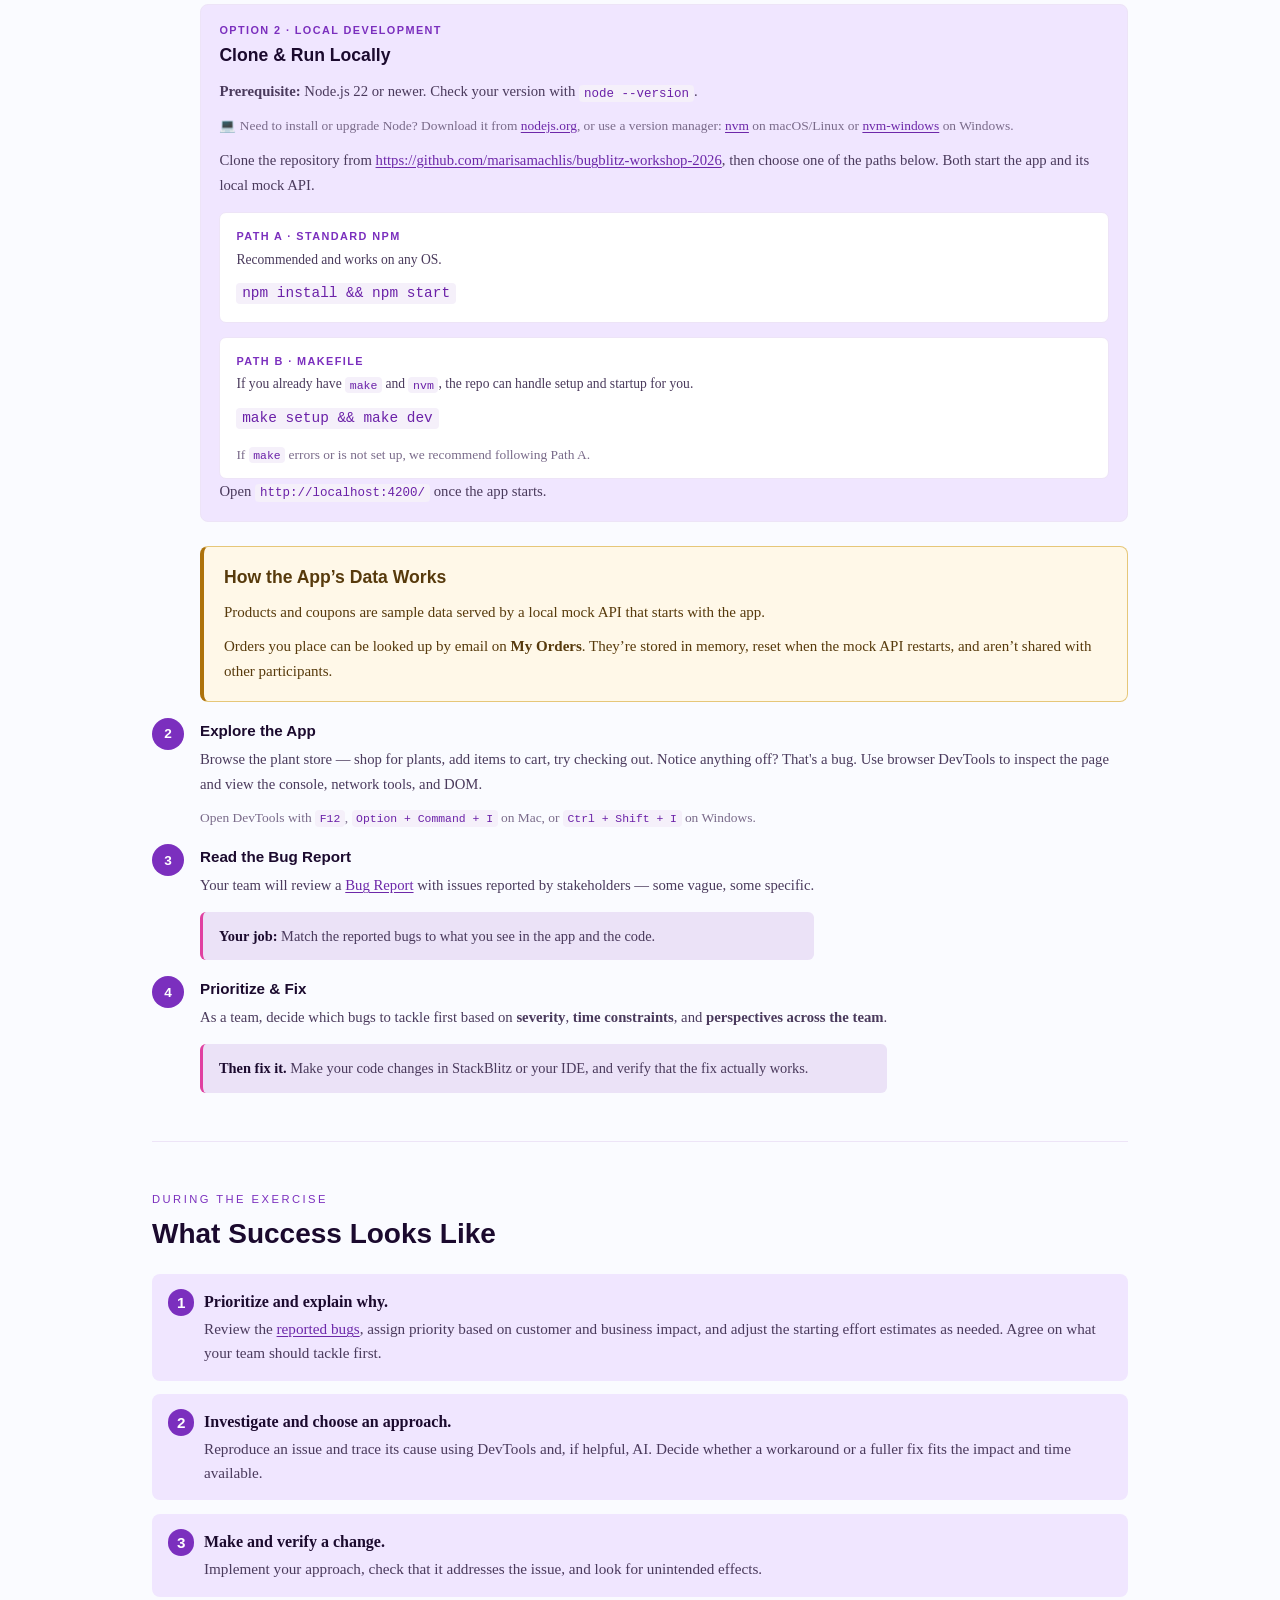
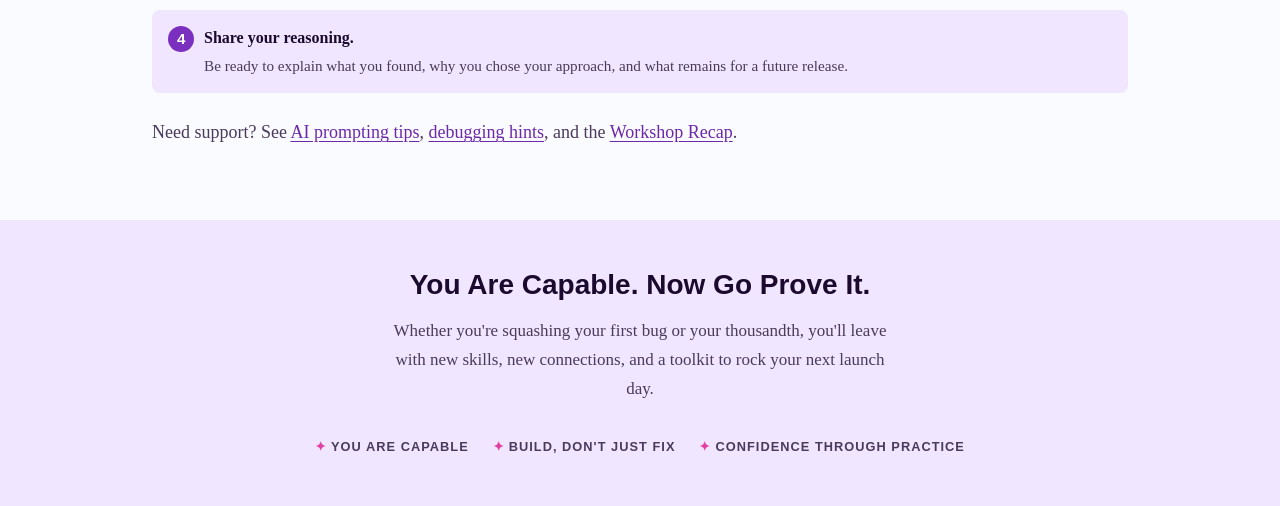
==== commit 31c7318c: "Update guide" ====
--- a/index.html
+++ b/index.html
@@ -55,14 +55,9 @@
 </header>
 
 <div class="masthead">
-  <div class="masthead-eyebrow">Grace Hopper Celebration 2026</div>
+  <div class="masthead-eyebrow">Hands-On Debugging Workshop</div>
   <h1>Power Up Your Release Day Confidence:<br><em>A Hands-On Bug Blitz</em></h1>
   <p class="masthead-sub">Join a squad to navigate a live, buggy application. Hunt down issues, determine their severity, and fix code-breaking bugs — together.</p>
-  <div class="masthead-meta">
-    <span>60-Minute Workshop</span>
-    <span>Anaheim, CA</span>
-    <span>Oct 29, 2026</span>
-  </div>
 </div>
 
 
@@ -141,54 +136,22 @@
             <h4>Launch in StackBlitz</h4>
 
             <p>
-              Enter your table number or scan the QR code at your table.
-              This selects your team for sharing live data in Supabase.
-            </p>
-
-            <!-- Table Number Launcher -->
+              Open the workshop app in your browser. StackBlitz installs everything and starts the
+              app with its mock API automatically. The first start can take a minute or two.
+            </p>
+
             <div class="table-launcher" id="team-workspace">
               <div class="table-launcher-row">
-                <label for="table-input">Table #:</label>
-
-                <input 
-                  id="table-input" 
-                  type="number" 
-                  min="1" 
-                  max="50"
-                  placeholder="Table #"
-                  aria-describedby="table-input-error"
-                />
-
-                <button 
-                  type="button" 
-                  data-launch-stackblitz
-                >
-                  Launch Table Workspace →
-                </button>
-
-                <span class="table-launcher-alt">
-                  or scan the QR code on your table
-                </span>
+                <a class="launch-button"
+                  href="https://stackblitz.com/github/marisamachlis/bugblitz-workshop-2026?file=README.md"
+                  target="_blank" rel="noopener noreferrer">Launch in StackBlitz →</a>
               </div>
-
-              <!-- Field-level Inline Error Message -->
-              <div 
-                id="table-input-error" 
-                role="alert"
-                class="table-input-error"
-              ></div>
             </div>
-
-            <p class="setup-note">
-              <strong>⚠️ Important:</strong>
-              The <code>?team=&lt;id&gt;</code> parameter routes database requests
-              to your team's shared schema in Supabase. <strong>Do not remove it.</strong>
-            </p>
           </div>
 
           <div class="setup-option">
             <div class="setup-option-label">Option 2 · Local Development</div>
-            <h4>Clone &amp; Run Locally</h4>
+            <h4 id="local-setup">Clone &amp; Run Locally</h4>
 
             <p>
               <strong>Prerequisite:</strong> Node.js 22 or newer.
@@ -204,9 +167,9 @@
             </p>
 
             <p>
-              Clone the repository from 
-              <a href="https://github.com/marisamachlis/bugblitz-ghc2026" target="_blank" rel="noopener noreferrer">https://github.com/marisamachlis/bugblitz-ghc2026</a>, 
-              then choose one of the paths below.
+              Clone the repository from
+              <a href="https://github.com/marisamachlis/bugblitz-workshop-2026" target="_blank" rel="noopener noreferrer">https://github.com/marisamachlis/bugblitz-workshop-2026</a>,
+              then choose one of the paths below. Both start the app and its local mock API.
             </p>
 
             <div class="setup-path">
@@ -227,30 +190,13 @@
               </p>
             </div>
 
-            <div class="setup-connect setup-control-group">
-              <h5>Select Your Team</h5>
-              <p>Open <code>http://localhost:4200/</code> once the app starts. Click the
-                <strong>Team</strong> badge in the header, enter your assigned team
-                number, and click <strong>Set team</strong>.</p>
-              <p class="setup-note">Note that you can still participate with <strong>Team: None</strong>, but live Supabase data will be shared with other participants who haven’t selected a team.</p>
-            </div>
-          </div>
-
-          <div class="setup-connect setup-control-group">
-            <h4>View or Update Your Current Setup</h4>
-            <figure class="header-controls-guide">
-              <img src="header-controls.png" width="1280" height="130"
-                alt="The Green Nook app header with the Workshop Mode: Live Supabase and Team: None dropdown controls."
-                loading="lazy" />
-              <figcaption>The header badges show your selected team and whether you are in Live Supabase or Mock API mode. Click either badge to make a change.</figcaption>
-            </figure>
-            <p class="setup-note">On a small viewport width, open the hamburger menu (☰) to find the badges.</p>
+            <p>Open <code>http://localhost:4200/</code> once the app starts.</p>
           </div>
 
           <aside class="setup-troubleshooting" id="mock-api-mode" aria-labelledby="mock-api-heading">
-            <h4 id="mock-api-heading">Troubleshooting Network Restrictions</h4>
-            <p>If your network blocks Supabase, click the Workshop <strong>Mode</strong> badge and choose <strong>Switch to Mock API</strong> to continue with local mock data.</p>
-            <p>Mock data isn’t shared with your team. Mock orders will reset if you restart the mock server. Keep your team selected in case you switch back to <strong>Live Supabase</strong>.</p>
+            <h4 id="mock-api-heading">How the App’s Data Works</h4>
+            <p>Products and coupons are sample data served by a local mock API that starts with the app.</p>
+            <p>Orders you place can be looked up by email on <strong>My Orders</strong>. They’re stored in memory, reset when the mock API restarts, and aren’t shared with other participants.</p>
           </aside>
         </div>
       </div>
--- a/styles.css
+++ b/styles.css
@@ -1444,7 +1444,7 @@
     width: 100%;
     align-items: center;
     justify-content: space-between;
-    gap: 1rem;
+    gap: 0.5rem;
     flex-wrap: wrap;
   }
 
@@ -1585,10 +1585,14 @@
   }
 
   .filter-status.is-filtered {
-    padding: 0.75rem 1rem;
+    padding: 0.35rem 0.65rem;
     border-left: 3px solid var(--accent);
     background: var(--surface);
   }
+
+  .filter-results-line { display: flex; flex-wrap: wrap; align-items: center; gap: 0.5rem; }
+  .mobile-filter-status { display: none; }
+  #active-filter-summary:not([hidden]) { margin-bottom: 0.2rem; }
 
   .bug-filter-check {
     display: inline-flex;
@@ -1614,7 +1618,7 @@
 
   #active-filter-summary:not([hidden]) { display: block; }
   #starter-bugs-help[hidden] { display: none; }
-  #starter-bugs-help { flex-basis: 100%; margin: 0.5rem 0; }
+  #starter-bugs-help { flex-basis: 100%; margin: 0; }
   .starter-bug-badge.toc-tag,
   .starter-bug-badge.bug-guide-card-type {
     display: inline-block;
@@ -1993,6 +1997,11 @@
     display: block;
     padding: 0.5rem 1rem;
   }
+  .mobile-filter-status { display: flex; flex-wrap: wrap; align-items: center; gap: 0.5rem; margin-top: 0.35rem; padding: 0 0.75rem; font-size: 0.82rem; color: var(--text-secondary); }
+  .filter-status .filter-results-line { display: none; }
+  #active-filter-summary:not([hidden]) { display: none; }
+  .filter-status { display: none; }
+  .filter-status.is-filtered { padding: 0; border: 0; background: transparent; }
 
   .filter-panel-toggle {
     display: flex;
@@ -3353,6 +3362,30 @@
   transform: translateY(-1px);
 }
 
+/* The StackBlitz launch link, styled like the launcher's button. */
+.table-launcher-row .launch-button {
+  display: inline-block;
+  background: var(--accent-fill, var(--accent));
+  color: #ffffff;
+  font-family: var(--font-display);
+  font-size: 0.85rem;
+  font-weight: 700;
+  padding: 0.55rem 1.1rem;
+  border-radius: 6px;
+  text-decoration: none;
+  transition: opacity 0.2s, transform 0.15s;
+}
+
+.table-launcher-row .launch-button:hover {
+  opacity: 0.9;
+  transform: translateY(-1px);
+}
+
+.table-launcher-row .launch-button:focus-visible {
+  outline: 2px solid var(--accent);
+  outline-offset: 2px;
+}
+
 .table-launcher-alt {
   font-size: 0.82rem;
   color: var(--text-muted);
@@ -4084,8 +4117,8 @@
 
   /* Secondary bar: page name, then the section chips; the section being read
      is highlighted (app.js). Hidden above the viewport until scrolled. */
-  .site-header .section-nav { position: fixed; top: 0; left: 0; right: 0; z-index: 160; border-bottom: 1px solid var(--border); background: var(--surface); box-shadow: 0 2px 10px var(--card-shadow); backdrop-filter: none; -webkit-backdrop-filter: none; scrollbar-width: none; transform: translateY(-100%); visibility: hidden; transition: transform 0.2s ease, visibility 0s linear 0.2s; }
-  :scope.is-scrolled .site-header .section-nav { transform: none; visibility: visible; transition: transform 0.2s ease, visibility 0s; }
+  .site-header .section-nav { position: fixed; top: 0; left: 0; right: 0; z-index: 160; border-bottom: 1px solid var(--border); background: var(--surface); box-shadow: 0 2px 10px var(--card-shadow); backdrop-filter: none; -webkit-backdrop-filter: none; scrollbar-width: none; transform: translateY(-8px); opacity: 0; pointer-events: none; visibility: hidden; transition: opacity 0.3s ease, transform 0.3s ease, visibility 0s linear 0.3s; }
+  :scope.is-scrolled .site-header .section-nav { transform: none; opacity: 1; pointer-events: auto; visibility: visible; transition: opacity 0.3s ease, transform 0.3s ease, visibility 0s; }
   @media (prefers-reduced-motion: reduce) {
     .site-header .section-nav, :scope.is-scrolled .site-header .section-nav { transition: none; }
   }
@@ -4093,30 +4126,23 @@
   .site-header .section-nav-inner { align-items: center; gap: 0.5rem; padding: 0.5rem 1rem; }
   .site-header .section-nav-page { order: 0; flex: none; padding-right: 0.85rem; margin-right: 0.35rem; border-right: 1px solid var(--border); font-family: var(--font-display); font-size: 1.05rem; font-weight: 700; color: var(--text-primary); white-space: nowrap; }
   .site-header .section-nav-inner:not(:has(a)) .section-nav-page { border-right: 0; }
-  .site-header .section-nav-inner::before { content: 'On this page'; order: 1; flex: none; margin-right: 0.25rem; font-family: var(--font-display); font-size: 0.72rem; font-weight: 700; letter-spacing: 0.12em; text-transform: uppercase; color: var(--text-secondary); white-space: nowrap; }
+  .site-header .section-nav-inner::before { content: 'On this page'; order: 1; flex: none; margin-right: 0.75rem; font-family: var(--font-display); font-size: 0.65rem; font-weight: 700; letter-spacing: 0.12em; text-transform: uppercase; color: var(--text-muted); white-space: nowrap; }
   .site-header .section-nav-inner:not(:has(a))::before { display: none; }
-  .site-header .section-nav a { order: 2; flex: none; padding: 0.35rem 0.9rem; border: 1px solid var(--border); border-radius: 999px; background: var(--card-bg); font-size: 0.85rem; font-weight: 700; letter-spacing: 0.04em; text-transform: none; color: var(--accent); }
-  .site-header .section-nav a:hover { border-color: var(--accent); color: var(--accent); background: var(--card-bg); }
-  .site-header .section-nav a:focus-visible { outline: 2px solid var(--accent); outline-offset: 2px; border-color: var(--accent); }
-  .site-header .section-nav a[aria-current="location"] { background: var(--accent-fill); border-color: var(--accent); color: #ffffff; }
-
-  :scope[data-theme="dark"] .site-header .section-nav a[aria-current="location"] {
-    background: var(--accent-fill);
-    border-color: var(--accent-fill-border);
-    color: #ffffff;
-  }
-  @media (prefers-color-scheme: dark) {
-    :scope:not([data-theme="light"]) .site-header .section-nav a[aria-current="location"] {
-      background: var(--accent-fill);
-      border-color: var(--accent-fill-border);
-      color: #ffffff;
-    }
-  }
-
-  /* Phones: the chips collapse into a dropdown (set up by app.js). */
+  .site-header .section-nav a { order: 2; flex: none; display: inline-flex; align-items: center; min-height: 44px; padding: 0.5rem 0.75rem; border: 0; border-bottom: 2px solid transparent; border-radius: 0; background: transparent; font-size: 0.85rem; font-weight: 600; letter-spacing: 0.04em; text-transform: none; color: var(--text-secondary); }
+  .site-header .section-nav a:hover { color: var(--accent); background: transparent; }
+  .site-header .section-nav a:not([aria-current="location"]):not(.section-nav-top):hover {
+    border-bottom-color: color-mix(in srgb, var(--accent) 40%, transparent);
+  }
+  .site-header .section-nav a:focus-visible { outline: 2px solid var(--accent); outline-offset: 2px; }
+  .site-header .section-nav a[aria-current="location"] { background: transparent; border-bottom-color: var(--accent); color: var(--accent); font-weight: 700; }
+  .site-header .section-nav a.section-nav-top { order: 3; margin-left: auto; color: var(--text-secondary); white-space: nowrap; }
+
+  /* Phones: the section links collapse into a dropdown (set up by app.js). */
   .section-nav-toggle { display: none; }
   @media (max-width: 700px) {
     .site-header .section-nav.has-dropdown { overflow: visible; }
+    .site-header .section-nav.has-dropdown > .section-nav-top { position: absolute; top: 0; right: 0.75rem; min-height: 44px; padding: 0.5rem; }
+    .site-header .section-nav.has-dropdown .section-nav-toggle { padding-right: 5rem; }
     .site-header .section-nav.has-dropdown .section-nav-page { display: none; }
     .section-nav-toggle { display: flex; align-items: center; gap: 0.6rem; width: 100%; padding: 0.55rem 1rem; border: 0; background: none; font: inherit; color: var(--text-primary); text-align: left; cursor: pointer; }
     .section-nav-toggle-label { flex: none; font-family: var(--font-display); font-size: 0.72rem; font-weight: 700; letter-spacing: 0.12em; text-transform: uppercase; color: var(--text-secondary); }
@@ -4130,7 +4156,7 @@
     .site-header .section-nav.has-dropdown .section-nav-inner::before { display: none; }
     .site-header .section-nav.has-dropdown a { padding: 0.65rem 0.75rem; border: 0; border-radius: 6px; background: none; text-align: left; font-size: 0.95rem; color: var(--text-primary); }
     .site-header .section-nav.has-dropdown a:hover { background: var(--surface); }
-    .site-header .section-nav.has-dropdown a[aria-current="location"] { background: var(--surface); color: var(--accent); }
+    .site-header .section-nav.has-dropdown a[aria-current="location"] { background: var(--surface); color: var(--accent); text-decoration: underline; text-decoration-thickness: 2px; text-underline-offset: 0.3em; }
   }
 
   @media (max-width: 700px) {
@@ -4243,3 +4269,7 @@
     }
   }
 }
+
+/* Bugs hidden from this version of the workshop (see removeHiddenBugs in
+   app.js); also hidden when JavaScript is off. */
+[data-hidden-bug] { display: none !important; }
